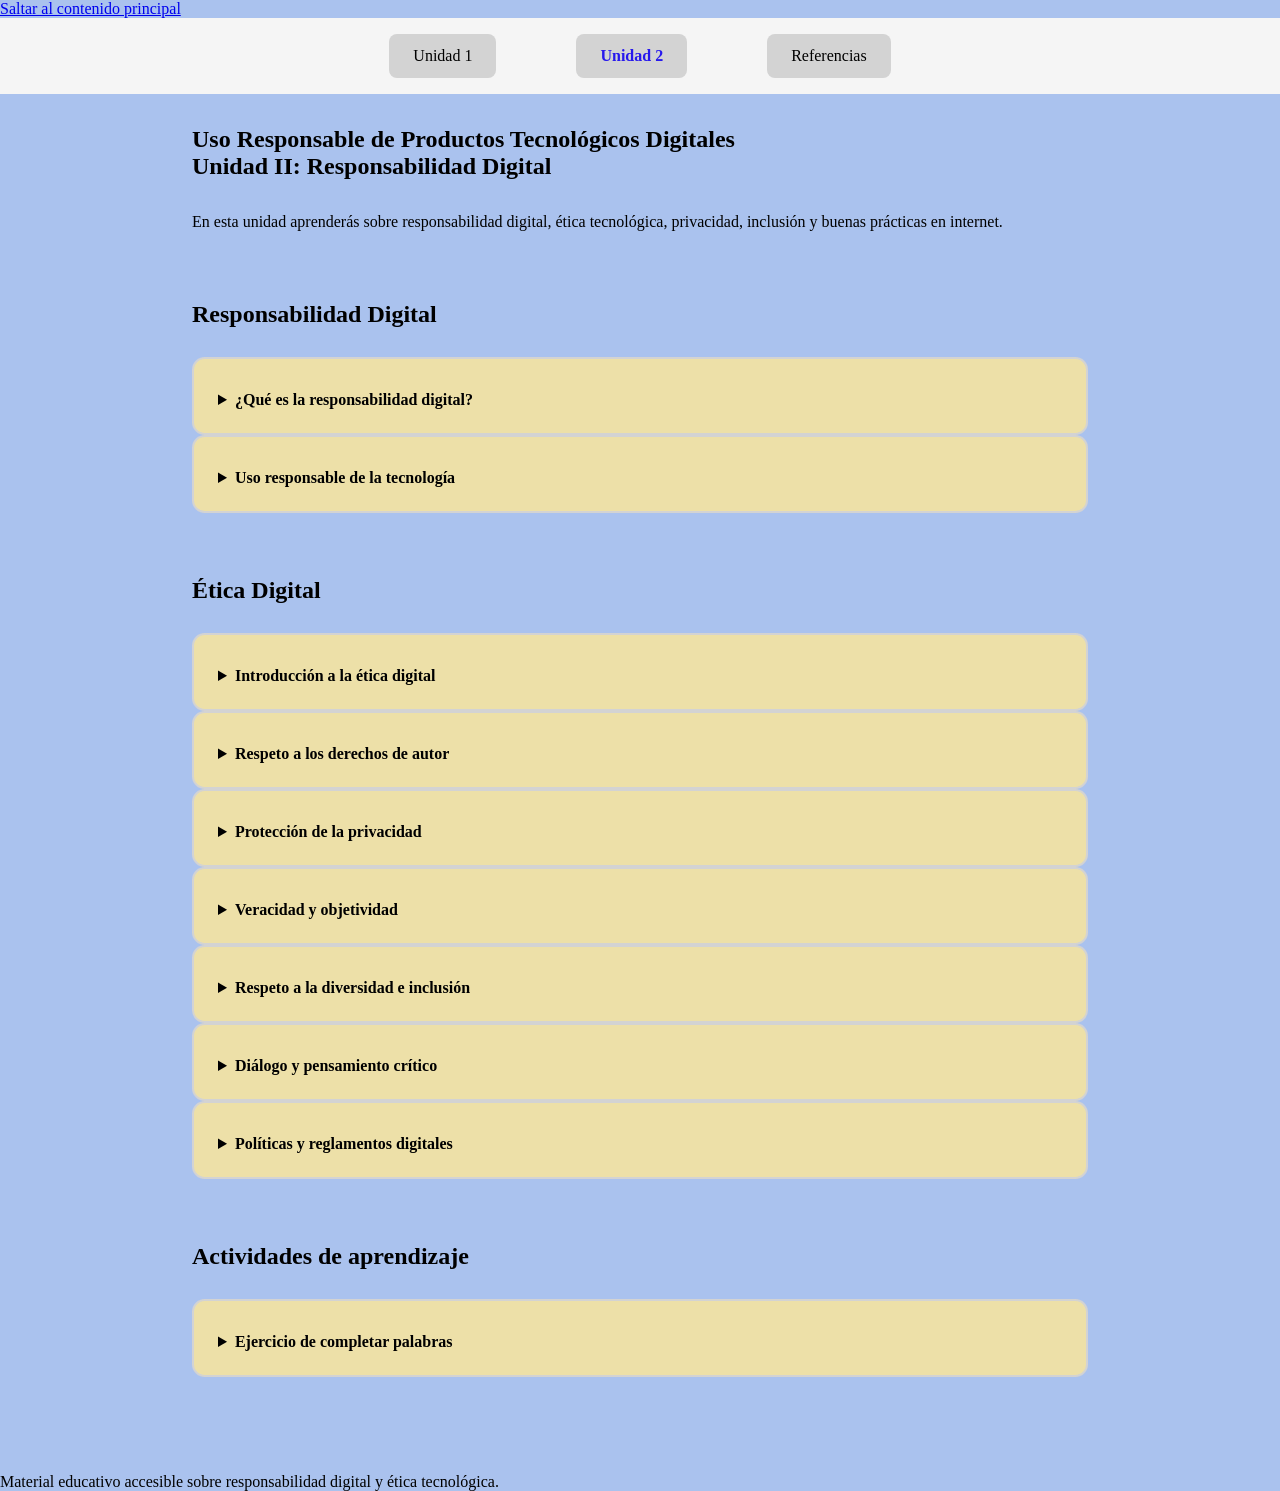
==== index2.html @ 2ce72b3c "Cambios realizados en section y main faltan imágenes y cualquier contenido que sea indispensable agr" ====
<!DOCTYPE html>
<html lang="es">

<head>

    <meta charset="UTF-8">

    <meta name="viewport" content="width=device-width, initial-scale=1.0">

    <meta name="description" content="Unidad educativa accesible sobre responsabilidad digital y ética digital.">

    <title>
        Unidad 2 | Responsabilidad Digital
    </title>

    <link rel="stylesheet" href="./css/styles.css">
</head>

<body>

    <!-- ========================================= -->
    <!-- ENLACE DE SALTO -->
    <!-- WCAG: PERMITE OMITIR LA NAVEGACIÓN -->
    <!-- ========================================= -->

    <a href="#contenido-principal">
        Saltar al contenido principal
    </a>

    <!-- ========================================= -->
    <!-- HEADER -->
    <!-- ========================================= -->

    <header role="banner">

        <!-- ========================================= -->
        <!-- NAVEGACIÓN -->
        <!-- ========================================= -->

        <nav aria-label="Navegación principal">

            <ul>

                <li>
                    <a href="./index.html">
                        Unidad 1
                    </a>
                </li>

                <li>
                    <a href="./index2.html" aria-current="page">
                        Unidad 2
                    </a>
                </li>

                <li>
                    <a href="./indexRef.html">
                        Referencias
                    </a>
                </li>

            </ul>

        </nav>
    </header>

    <!-- ========================================= -->
    <!-- MAIN -->
    <!-- ========================================= -->

    <main id="contenido-principal">
        <!-- ========================================= -->
        <!-- INTRODUCCIÓN -->
        <!-- ========================================= -->

        <section aria-labelledby="unidad-responsabilidad">
            <h1>
                Uso Responsable de Productos Tecnológicos Digitales
            </h1>
            <h2 id="unidad-responsabilidad">
                Unidad II: Responsabilidad Digital
            </h2>

            <p>
                En esta unidad aprenderás sobre
                responsabilidad digital,
                ética tecnológica,
                privacidad,
                inclusión
                y buenas prácticas
                en internet.
            </p>
            <figure>
                <figcaption></figcaption>
            </figure>

        </section>

        <!-- ========================================= -->
        <!-- RESPONSABILIDAD DIGITAL -->
        <!-- ========================================= -->

        <section aria-labelledby="responsabilidad-digital">

            <h2 id="responsabilidad-digital">
                Responsabilidad Digital
            </h2>

            <!-- ========================================= -->

            <details>

                <summary>
                    ¿Qué es la responsabilidad digital?
                </summary>

                <article>

                    <p>
                        La creciente integración de la
                        tecnología en la vida diaria
                        hace necesario desarrollar
                        un uso responsable
                        y consciente de internet.
                    </p>

                    <p>
                        Muchas personas utilizan internet
                        para consultar información
                        sobre salud, educación
                        y otros temas importantes,
                        por lo que es esencial
                        aprender a utilizar
                        correctamente las tecnologías.
                    </p>
                    <figure>
                        <figcaption></figcaption>
                    </figure>

                </article>

            </details>

            <!-- ========================================= -->

            <details>

                <summary>
                    Uso responsable de la tecnología
                </summary>

                <article>

                    <p>
                        La tecnología facilita
                        la comunicación y el acceso
                        a la información,
                        pero también presenta riesgos
                        relacionados con seguridad,
                        privacidad
                        y desinformación.
                    </p>
                    <figure>
                        <figcaption></figcaption>
                    </figure>

                    <p>
                        La responsabilidad digital
                        implica utilizar internet
                        de manera ética,
                        segura
                        y respetuosa.
                    </p>
                    <figure>
                        <figcaption></figcaption>
                    </figure>

                    <!-- ========================================= -->
                    <!-- AUDIO FUTURO -->
                    <!-- ========================================= -->

                    <audio controls>

                        <source src="./audio/responsabilidad-digital.mp3" type="audio/mpeg">

                        Tu navegador no soporta audio.

                    </audio>

                </article>

            </details>

        </section>

        <!-- ========================================= -->
        <!-- ÉTICA DIGITAL -->
        <!-- ========================================= -->

        <section aria-labelledby="etica-digital">

            <h2 id="etica-digital">
                Ética Digital
            </h2>

            <!-- ========================================= -->

            <details>

                <summary>
                    Introducción a la ética digital
                </summary>

                <article>

                    <p>
                        La ética digital estudia
                        los comportamientos responsables
                        y respetuosos
                        relacionados con el uso
                        de tecnologías digitales.
                    </p>
                    <figure>
                        <figcaption></figcaption>
                    </figure>

                </article>

            </details>

            <!-- ========================================= -->

            <details>

                <summary>
                    Respeto a los derechos de autor
                </summary>

                <article>

                    <p>
                        Antes de utilizar contenido
                        encontrado en internet,
                        es importante verificar
                        si puede reutilizarse
                        correctamente
                        y dar crédito
                        a sus autores.
                    </p>
                    <figure>
                        <figcaption></figcaption>
                    </figure>

                </article>

            </details>

            <!-- ========================================= -->

            <details>

                <summary>
                    Protección de la privacidad
                </summary>

                <article>

                    <p>
                        Publicar información personal
                        en internet puede representar
                        riesgos para la seguridad
                        y privacidad de las personas.
                    </p>
                    <figure>
                        <figcaption></figcaption>
                    </figure>

                    <p>
                        Es recomendable reflexionar
                        antes de compartir fotografías,
                        ubicaciones
                        o datos personales.
                    </p>
                    <figure>
                        <figcaption></figcaption>
                    </figure>

                </article>

            </details>

            <!-- ========================================= -->

            <details>

                <summary>
                    Veracidad y objetividad
                </summary>

                <article>

                    <p>
                        La información compartida
                        en internet debe basarse
                        en fuentes verificables
                        y evitar la difusión
                        de noticias falsas.
                    </p>
                    <figure>
                        <figcaption></figcaption>
                    </figure>

                </article>

            </details>

            <!-- ========================================= -->

            <details>

                <summary>
                    Respeto a la diversidad e inclusión
                </summary>

                <article>

                    <p>
                        Es importante evitar
                        comportamientos discriminatorios
                        y promover espacios digitales
                        inclusivos
                        y respetuosos.
                    </p>
                    <figure>
                        <figcaption></figcaption>
                    </figure>

                </article>

            </details>

            <!-- ========================================= -->

            <details>

                <summary>
                    Diálogo y pensamiento crítico
                </summary>

                <article>

                    <p>
                        El debate responsable
                        y la reflexión ética
                        ayudan a desarrollar
                        pensamiento crítico
                        sobre el uso de medios digitales.
                    </p>
                    <figure>
                        <figcaption></figcaption>
                    </figure>

                </article>

            </details>

            <!-- ========================================= -->

            <details>

                <summary>
                    Políticas y reglamentos digitales
                </summary>

                <article>

                    <p>
                        Las instituciones
                        y plataformas digitales
                        deben establecer normas claras
                        para promover
                        el uso ético
                        de la tecnología.
                    </p>
                    <figure>
                        <figcaption></figcaption>
                    </figure>

                </article>

            </details>

        </section>

        <!-- ========================================= -->
        <!-- ACTIVIDADES -->
        <!-- ========================================= -->

        <section aria-labelledby="actividades-aprendizaje">

            <h2 id="actividades-aprendizaje">
                Actividades de aprendizaje
            </h2>

            <!-- ========================================= -->
            <!-- COMPLETAR PALABRAS -->
            <!-- ========================================= -->

            <details>

                <summary>
                    Ejercicio de completar palabras
                </summary>

                <!-- ========================================= -->
                <!-- ACTIVIDAD VERDADERO O FALSO -->
                <!-- ========================================= -->

                <form id="actividad-vf-1" aria-labelledby="titulo-actividad-vf-1">

                    <!-- ========================================= -->
                    <!-- PREGUNTA 1 -->
                    <!-- ========================================= -->

                    <fieldset>

                        <legend id="titulo-actividad-vf-1">

                            Existen tres tipos de productos
                            tecnológicos digitales:
                            hardware, software y periféricos.

                        </legend>

                        <!-- OPCIÓN VERDADERO -->

                        <label for="vf1-verdadero">

                            <input type="radio" id="vf1-verdadero" name="pregunta-vf-1" value="verdadero"
                                data-correct="false" data-feedback-correct="Correcto"
                                data-feedback-incorrect="Incorrecto. La respuesta correcta es falso.">

                            Verdadero

                        </label>

                        <!-- OPCIÓN FALSO -->

                        <label for="vf1-falso">

                            <input type="radio" id="vf1-falso" name="pregunta-vf-1" value="falso" data-correct="true"
                                data-feedback-correct="Correcto"
                                data-feedback-incorrect="Incorrecto. La respuesta correcta es falso.">

                            Falso

                        </label>

                        <!-- FEEDBACK DINÁMICO -->

                        <div id="feedback-vf-1" aria-live="polite" role="status">
                        </div>

                    </fieldset>

                    <!-- ========================================= -->
                    <!-- PREGUNTA 2 -->
                    <!-- ========================================= -->

                    <fieldset>

                        <legend>

                            La tecnología puede apoyar
                            operaciones que van más allá
                            de la informática y la robótica.

                        </legend>

                        <!-- OPCIÓN VERDADERO -->

                        <label for="vf2-verdadero">

                            <input type="radio" id="vf2-verdadero" name="pregunta-vf-2" value="verdadero"
                                data-correct="true" data-feedback-correct="Correcto"
                                data-feedback-incorrect="Incorrecto. La respuesta correcta es verdadero.">

                            Verdadero

                        </label>

                        <!-- OPCIÓN FALSO -->

                        <label for="vf2-falso">

                            <input type="radio" id="vf2-falso" name="pregunta-vf-2" value="falso" data-correct="false"
                                data-feedback-correct="Correcto"
                                data-feedback-incorrect="Incorrecto. La respuesta correcta es verdadero.">

                            Falso

                        </label>

                        <!-- FEEDBACK DINÁMICO -->

                        <div id="feedback-vf-2" aria-live="polite" role="status">
                        </div>

                    </fieldset>

                </form>

                <!-- ========================================= -->
                <!-- ACTIVIDAD COMPLETAR PALABRAS -->
                <!-- ========================================= -->

                <form id="actividad-completar-1" aria-labelledby="titulo-completar-1">

                    <!-- ========================================= -->
                    <!-- PREGUNTA 1 -->
                    <!-- ========================================= -->

                    <fieldset>

                        <legend id="titulo-completar-1">

                            Selecciona la palabra correcta
                            para completar la oración.

                        </legend>

                        <p>

                            Ante un comportamiento
                            descuidado como publicar
                            información personal,
                            la

                            <strong id="espacio-palabra-1">
                                __________
                            </strong>

                            ayuda a proteger al usuario.

                        </p>

                        <!-- OPCIÓN 1 -->

                        <label for="cp1-privacidad">

                            <input type="radio" id="cp1-privacidad" name="pregunta-cp-1" value="privacidad"
                                data-correct="true" data-target="espacio-palabra-1" data-word="privacidad"
                                data-feedback-correct="Correcto"
                                data-feedback-incorrect="Incorrecto. La palabra correcta es privacidad.">

                            Privacidad

                        </label>

                        <!-- OPCIÓN 2 -->

                        <label for="cp1-tecnologia">

                            <input type="radio" id="cp1-tecnologia" name="pregunta-cp-1" value="tecnologia"
                                data-correct="false" data-target="espacio-palabra-1" data-word="tecnologia"
                                data-feedback-correct="Correcto"
                                data-feedback-incorrect="Incorrecto. La palabra correcta es privacidad.">

                            Tecnología

                        </label>

                        <!-- OPCIÓN 3 -->

                        <label for="cp1-computacion">

                            <input type="radio" id="cp1-computacion" name="pregunta-cp-1" value="computacion"
                                data-correct="false" data-target="espacio-palabra-1" data-word="computacion"
                                data-feedback-correct="Correcto"
                                data-feedback-incorrect="Incorrecto. La palabra correcta es privacidad.">

                            Computación

                        </label>

                        <!-- OPCIÓN 4 -->

                        <label for="cp1-navegacion">

                            <input type="radio" id="cp1-navegacion" name="pregunta-cp-1" value="navegacion"
                                data-correct="false" data-target="espacio-palabra-1" data-word="navegacion"
                                data-feedback-correct="Correcto"
                                data-feedback-incorrect="Incorrecto. La palabra correcta es privacidad.">

                            Navegación

                        </label>

                        <!-- FEEDBACK -->

                        <div id="feedback-cp-1" aria-live="polite" role="status">
                        </div>

                    </fieldset>

                    <!-- ========================================= -->
                    <!-- PREGUNTA 2 -->
                    <!-- ========================================= -->

                    <fieldset>

                        <legend>

                            Selecciona las palabras correctas
                            para completar la oración.

                        </legend>

                        <p>

                            Gracias a la

                            <strong id="espacio-palabra-2">
                                __________
                            </strong>

                            y la

                            <strong id="espacio-palabra-3">
                                __________
                            </strong>,

                            las personas pueden acceder
                            a oportunidades digitales
                            sin importar sus diferencias.

                        </p>

                        <!-- OPCIÓN 1 -->

                        <label for="cp2-inclusion">

                            <input type="checkbox" id="cp2-inclusion" name="pregunta-cp-2" value="inclusion"
                                data-correct="true" data-target="espacio-palabra-2" data-word="inclusión">

                            Inclusión

                        </label>

                        <!-- OPCIÓN 2 -->

                        <label for="cp2-diversidad">

                            <input type="checkbox" id="cp2-diversidad" name="pregunta-cp-2" value="diversidad"
                                data-correct="true" data-target="espacio-palabra-3" data-word="diversidad">

                            Diversidad

                        </label>

                        <!-- OPCIÓN 3 -->

                        <label for="cp2-algoritmo">

                            <input type="checkbox" id="cp2-algoritmo" name="pregunta-cp-2" value="algoritmo"
                                data-correct="false" data-word="algoritmo">

                            Algoritmo

                        </label>

                        <!-- OPCIÓN 4 -->

                        <label for="cp2-programacion">

                            <input type="checkbox" id="cp2-programacion" name="pregunta-cp-2" value="programacion"
                                data-correct="false" data-word="programación">

                            Programación

                        </label>

                        <!-- FEEDBACK -->

                        <div id="feedback-cp-2" aria-live="polite" role="status">
                        </div>

                    </fieldset>

                </form>

            </details>

        </section>

    </main>

    <!-- ========================================= -->
    <!-- FOOTER -->
    <!-- ========================================= -->

    <footer role="contentinfo">

        <p>
            Material educativo accesible
            sobre responsabilidad digital
            y ética tecnológica.
        </p>

    </footer>

</body>

</html>
---- css/styles.css ----
@import url('./variables.css');
*{
    margin: 0;
    padding: 0;
    box-sizing: border-box;
}
body{
    background-color: var(--color-primario);
}
header{
    background-color: whitesmoke;
    padding: 1rem;
}
nav{
    display: flex;
    justify-content: center;
}
nav ul{
    display: flex;
    flex-direction: row;
    gap: 5rem;
    padding: 0;
    margin: 0;
}
nav ul li{
    list-style: none;
    background-color: lightgray;
    padding: 0.8rem 1.5rem;
    border-radius: 0.5rem;
}
nav ul li a{
    text-decoration: none;
    color: black;
    display: block;
}

nav ul li a:focus{
    outline: 3px solid black;
    outline-offset: 4px;
}
nav ul li a[aria-current="page"]{
    color: var(--color-tono);
    font-weight: bold;
}

nav ul li a:hover{
    color: dodgerblue;
}
main{
    width: 75%;
    max-width: 1000px;
    margin: 0 auto;
    padding: 2rem;
}
main section{
    margin-bottom: 4rem;
}
details{
    background-color: var(--color-secundario);
    border: 2px solid lightgray;
    border-radius: 0.8rem;
    padding: 1rem;
    padding-top: 1.5rem;
}
summary{
    font-weight: bold;
    cursor: pointer;
    padding: 0.5rem;
}
details article{
    margin-top: 1rem;
    line-height: 1.8;
}
main p{
    line-height: 1.8;
}

main h2{
    margin-bottom: 1.8rem;
}
summary:focus{
    outline: 3px solid black;
    outline-offset: 4px;
}
details:hover{
    border-color: gray;
}
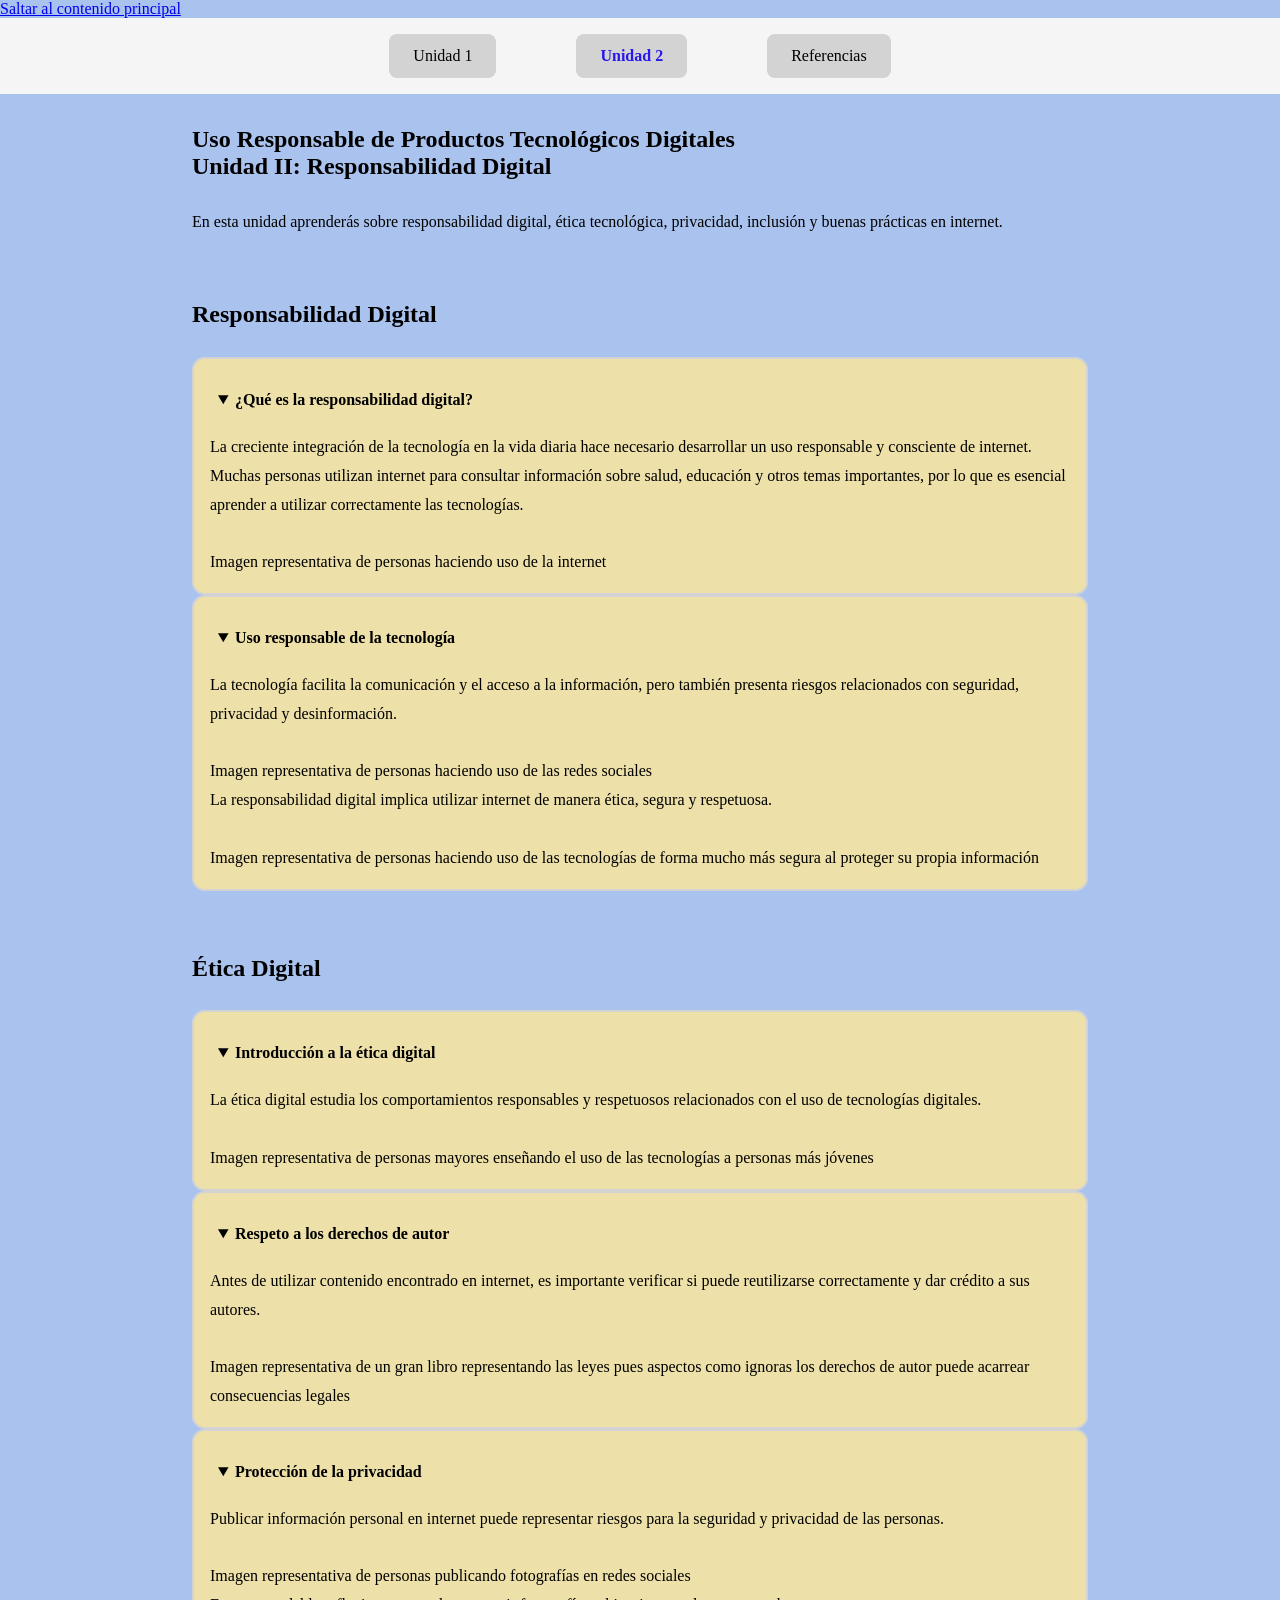
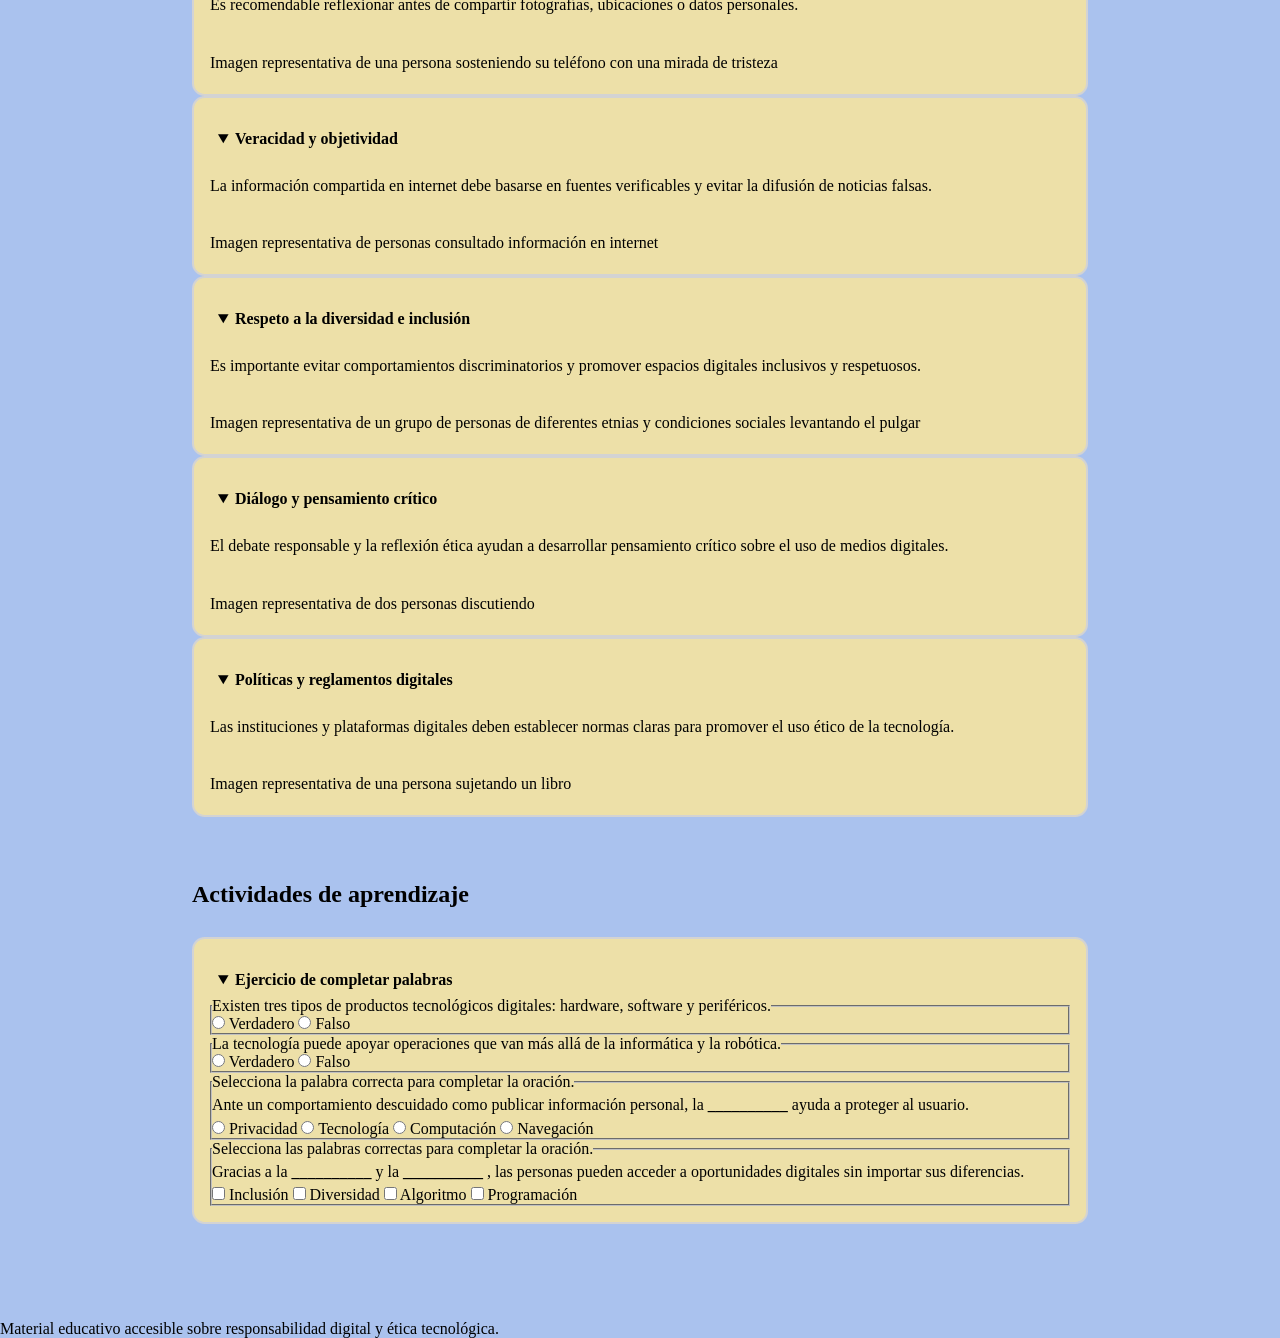
==== commit 7cce7d91: "Update index2.html" ====
--- a/index2.html
+++ b/index2.html
@@ -108,7 +108,7 @@
 
             <!-- ========================================= -->
 
-            <details>
+            <details open>
 
                 <summary>
                     ¿Qué es la responsabilidad digital?
@@ -134,16 +134,17 @@
                         correctamente las tecnologías.
                     </p>
                     <figure>
-                        <figcaption></figcaption>
-                    </figure>
-
-                </article>
-
-            </details>
-
-            <!-- ========================================= -->
-
-            <details>
+                        <img src="" alt="">
+                        <figcaption>Imagen representativa de personas haciendo uso de la internet</figcaption>
+                    </figure>
+
+                </article>
+
+            </details>
+
+            <!-- ========================================= -->
+
+            <details open>
 
                 <summary>
                     Uso responsable de la tecnología
@@ -161,7 +162,8 @@
                         y desinformación.
                     </p>
                     <figure>
-                        <figcaption></figcaption>
+                        <img src="" alt="">
+                        <figcaption>Imagen representativa de personas haciendo uso de las redes sociales</figcaption>
                     </figure>
 
                     <p>
@@ -172,20 +174,9 @@
                         y respetuosa.
                     </p>
                     <figure>
-                        <figcaption></figcaption>
-                    </figure>
-
-                    <!-- ========================================= -->
-                    <!-- AUDIO FUTURO -->
-                    <!-- ========================================= -->
-
-                    <audio controls>
-
-                        <source src="./audio/responsabilidad-digital.mp3" type="audio/mpeg">
-
-                        Tu navegador no soporta audio.
-
-                    </audio>
+                        <img src="" alt="">
+                        <figcaption>Imagen representativa de personas haciendo uso de las tecnologías de forma mucho más segura al proteger su propia información</figcaption>
+                    </figure>
 
                 </article>
 
@@ -205,7 +196,7 @@
 
             <!-- ========================================= -->
 
-            <details>
+            <details open>
 
                 <summary>
                     Introducción a la ética digital
@@ -221,16 +212,17 @@
                         de tecnologías digitales.
                     </p>
                     <figure>
-                        <figcaption></figcaption>
-                    </figure>
-
-                </article>
-
-            </details>
-
-            <!-- ========================================= -->
-
-            <details>
+                        <img src="" alt="">
+                        <figcaption>Imagen representativa de personas mayores enseñando el uso de las tecnologías a personas más jóvenes</figcaption>
+                    </figure>
+
+                </article>
+
+            </details>
+
+            <!-- ========================================= -->
+
+            <details open>
 
                 <summary>
                     Respeto a los derechos de autor
@@ -248,16 +240,17 @@
                         a sus autores.
                     </p>
                     <figure>
-                        <figcaption></figcaption>
-                    </figure>
-
-                </article>
-
-            </details>
-
-            <!-- ========================================= -->
-
-            <details>
+                        <img src="" alt="">
+                        <figcaption>Imagen representativa de un gran libro representando las leyes pues aspectos como ignoras los derechos de autor puede acarrear consecuencias legales</figcaption>
+                    </figure>
+
+                </article>
+
+            </details>
+
+            <!-- ========================================= -->
+
+            <details open>
 
                 <summary>
                     Protección de la privacidad
@@ -272,7 +265,8 @@
                         y privacidad de las personas.
                     </p>
                     <figure>
-                        <figcaption></figcaption>
+                        <img src="" alt="">
+                        <figcaption>Imagen representativa de personas publicando fotografías en redes sociales</figcaption>
                     </figure>
 
                     <p>
@@ -282,16 +276,17 @@
                         o datos personales.
                     </p>
                     <figure>
-                        <figcaption></figcaption>
-                    </figure>
-
-                </article>
-
-            </details>
-
-            <!-- ========================================= -->
-
-            <details>
+                        <img src="" alt="">
+                        <figcaption>Imagen representativa de una persona sosteniendo su teléfono con una mirada de tristeza</figcaption>
+                    </figure>
+
+                </article>
+
+            </details>
+
+            <!-- ========================================= -->
+
+            <details open>
 
                 <summary>
                     Veracidad y objetividad
@@ -307,16 +302,17 @@
                         de noticias falsas.
                     </p>
                     <figure>
-                        <figcaption></figcaption>
-                    </figure>
-
-                </article>
-
-            </details>
-
-            <!-- ========================================= -->
-
-            <details>
+                        <img src="" alt="">
+                        <figcaption>Imagen representativa de personas consultado información en internet</figcaption>
+                    </figure>
+
+                </article>
+
+            </details>
+
+            <!-- ========================================= -->
+
+            <details open>
 
                 <summary>
                     Respeto a la diversidad e inclusión
@@ -332,16 +328,17 @@
                         y respetuosos.
                     </p>
                     <figure>
-                        <figcaption></figcaption>
-                    </figure>
-
-                </article>
-
-            </details>
-
-            <!-- ========================================= -->
-
-            <details>
+                        <img src="" alt="">
+                        <figcaption>Imagen representativa de un grupo de personas de diferentes etnias y condiciones sociales levantando el pulgar</figcaption>
+                    </figure>
+
+                </article>
+
+            </details>
+
+            <!-- ========================================= -->
+
+            <details open>
 
                 <summary>
                     Diálogo y pensamiento crítico
@@ -357,16 +354,17 @@
                         sobre el uso de medios digitales.
                     </p>
                     <figure>
-                        <figcaption></figcaption>
-                    </figure>
-
-                </article>
-
-            </details>
-
-            <!-- ========================================= -->
-
-            <details>
+                        <img src="" alt="">
+                        <figcaption>Imagen representativa de dos personas discutiendo</figcaption>
+                    </figure>
+
+                </article>
+
+            </details>
+
+            <!-- ========================================= -->
+
+            <details open>
 
                 <summary>
                     Políticas y reglamentos digitales
@@ -383,7 +381,8 @@
                         de la tecnología.
                     </p>
                     <figure>
-                        <figcaption></figcaption>
+                        <img src="" alt="">
+                        <figcaption>Imagen representativa de una persona sujetando un libro</figcaption>
                     </figure>
 
                 </article>
@@ -406,7 +405,7 @@
             <!-- COMPLETAR PALABRAS -->
             <!-- ========================================= -->
 
-            <details>
+            <details open>
 
                 <summary>
                     Ejercicio de completar palabras
@@ -711,4 +710,4 @@
 
 </body>
 
-</html>+</html>
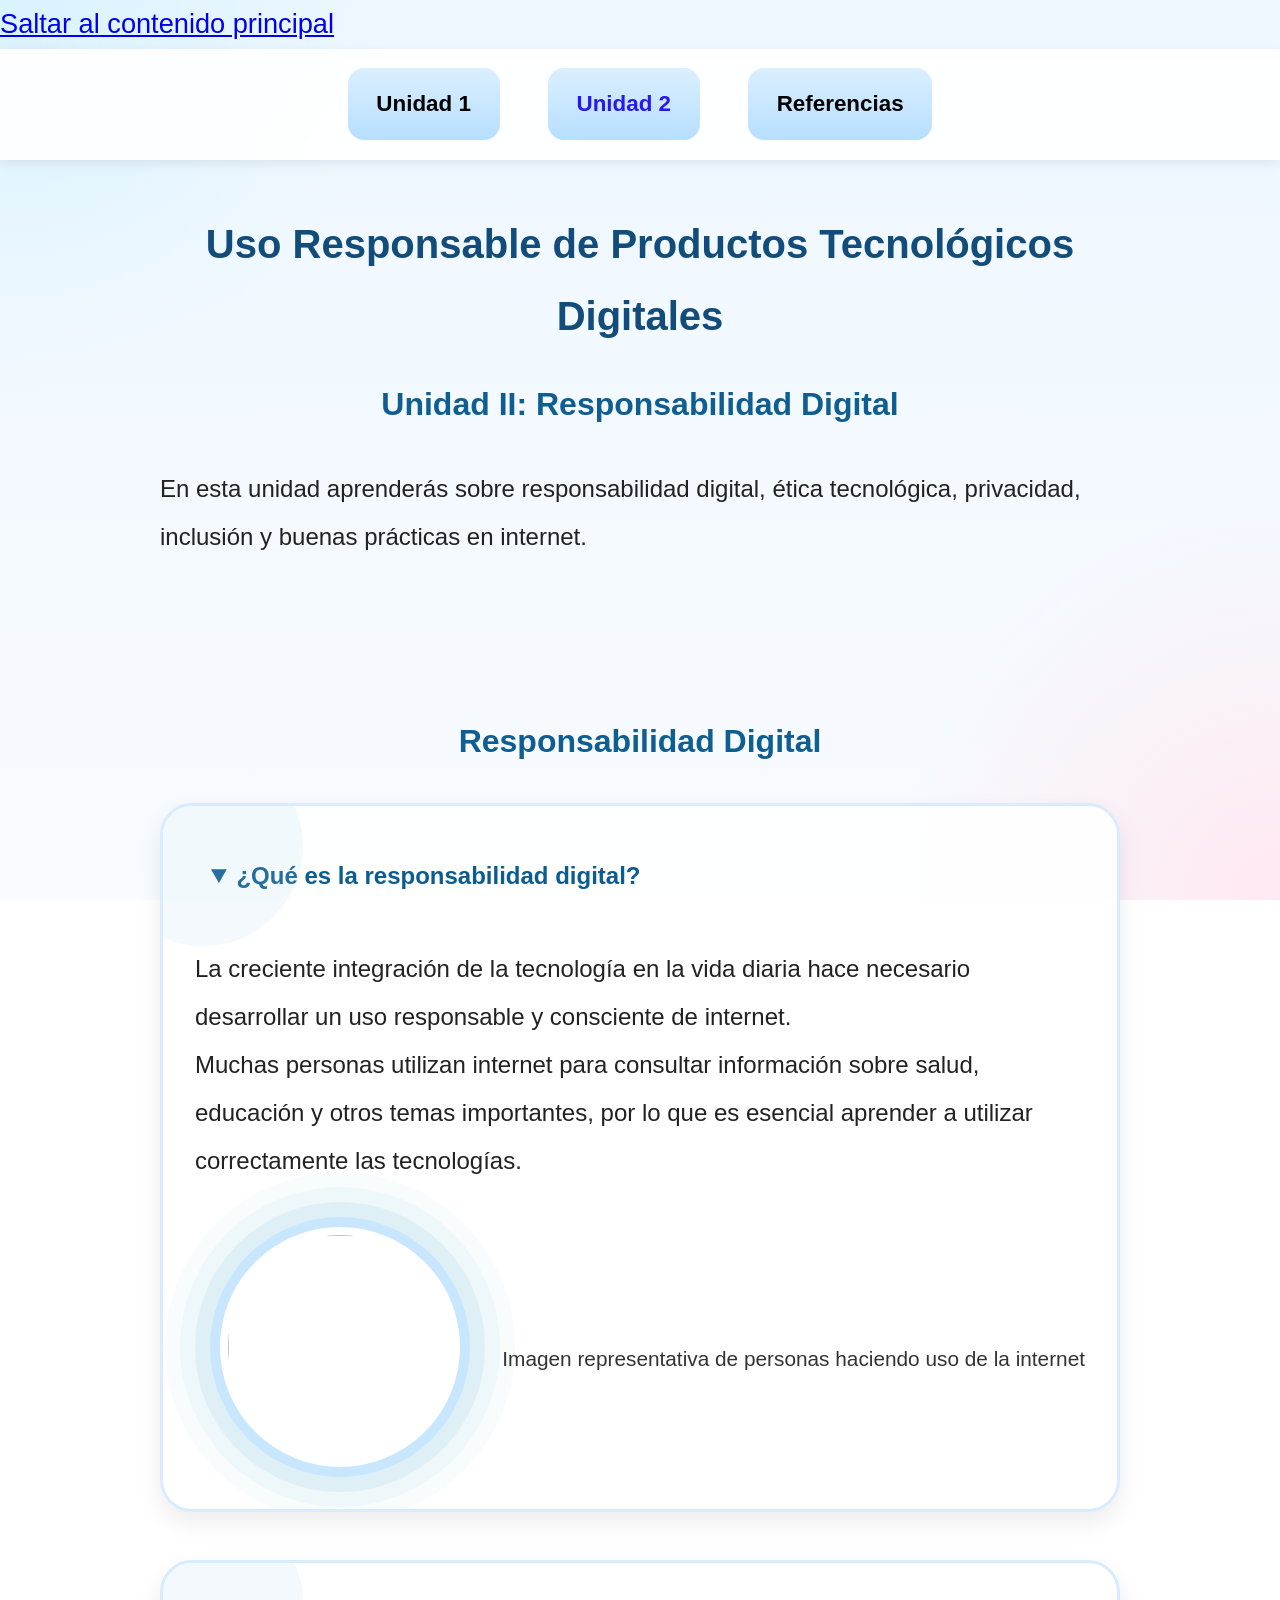
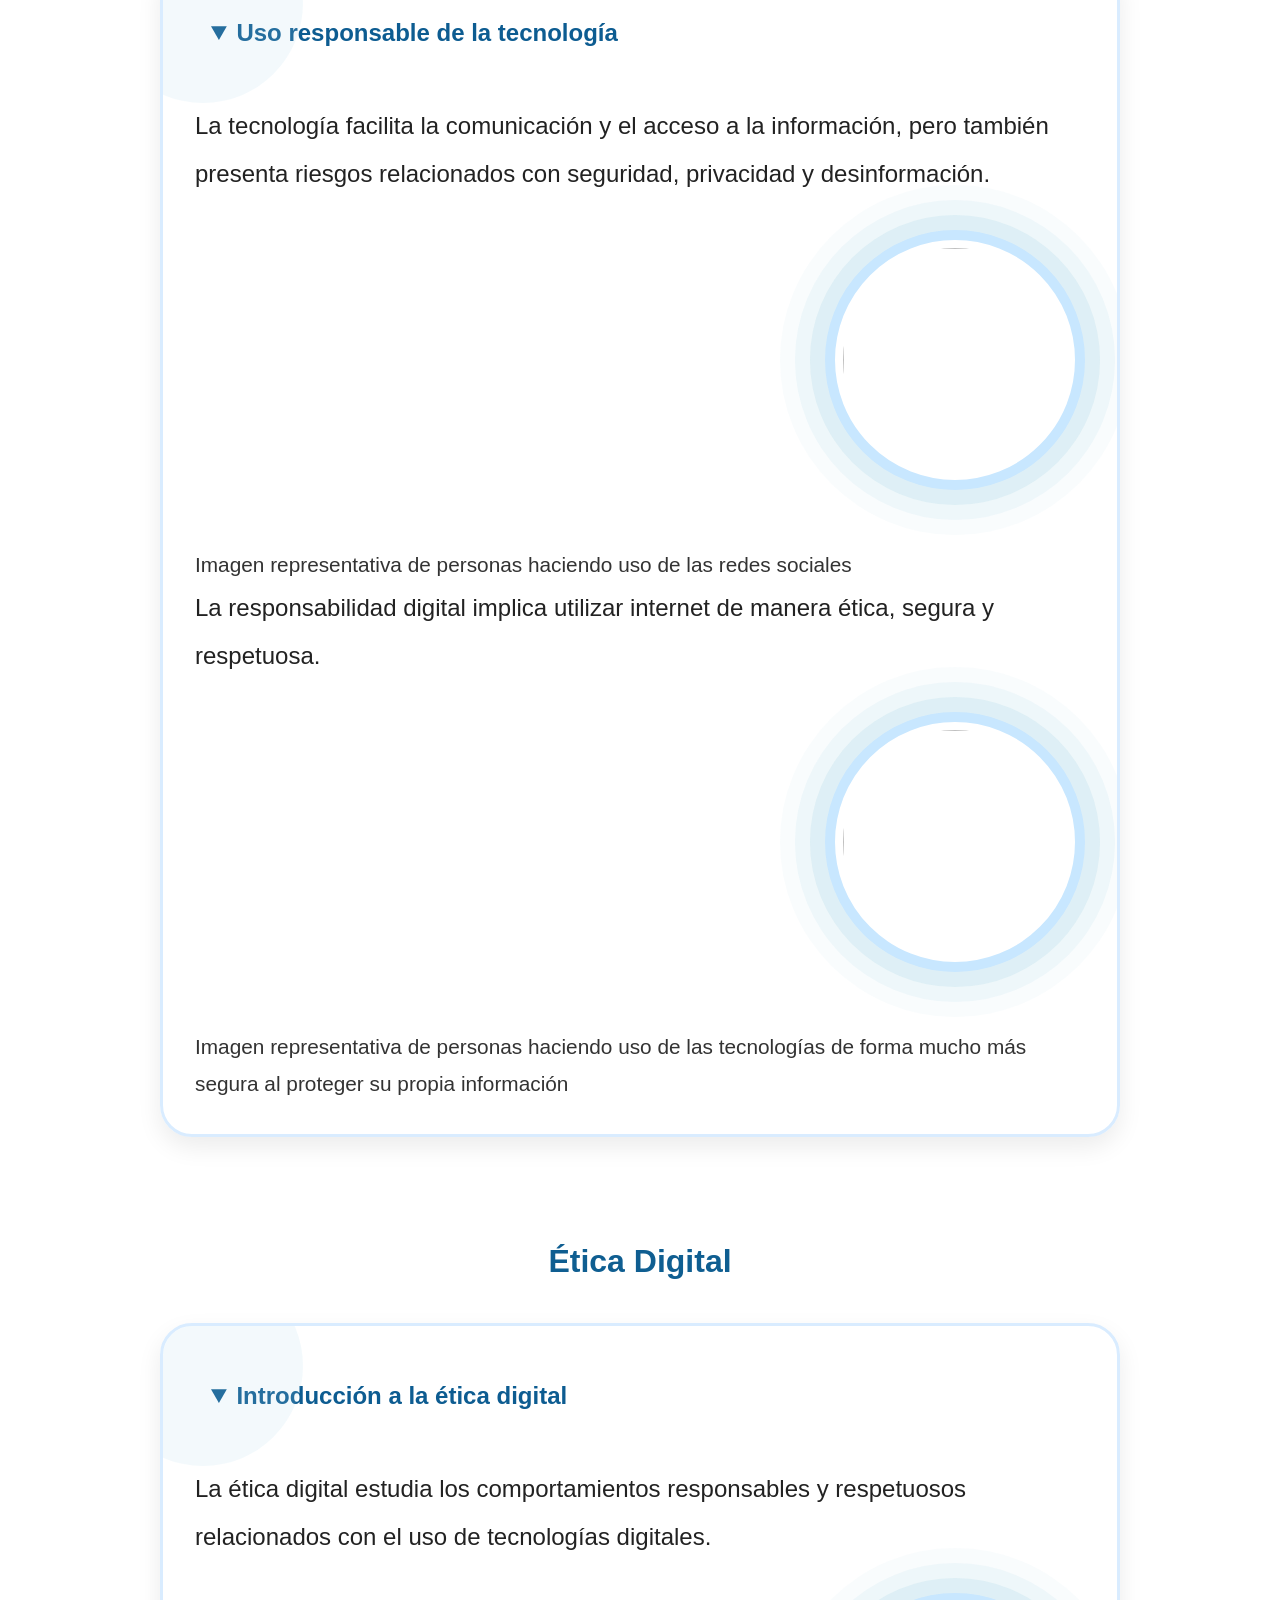
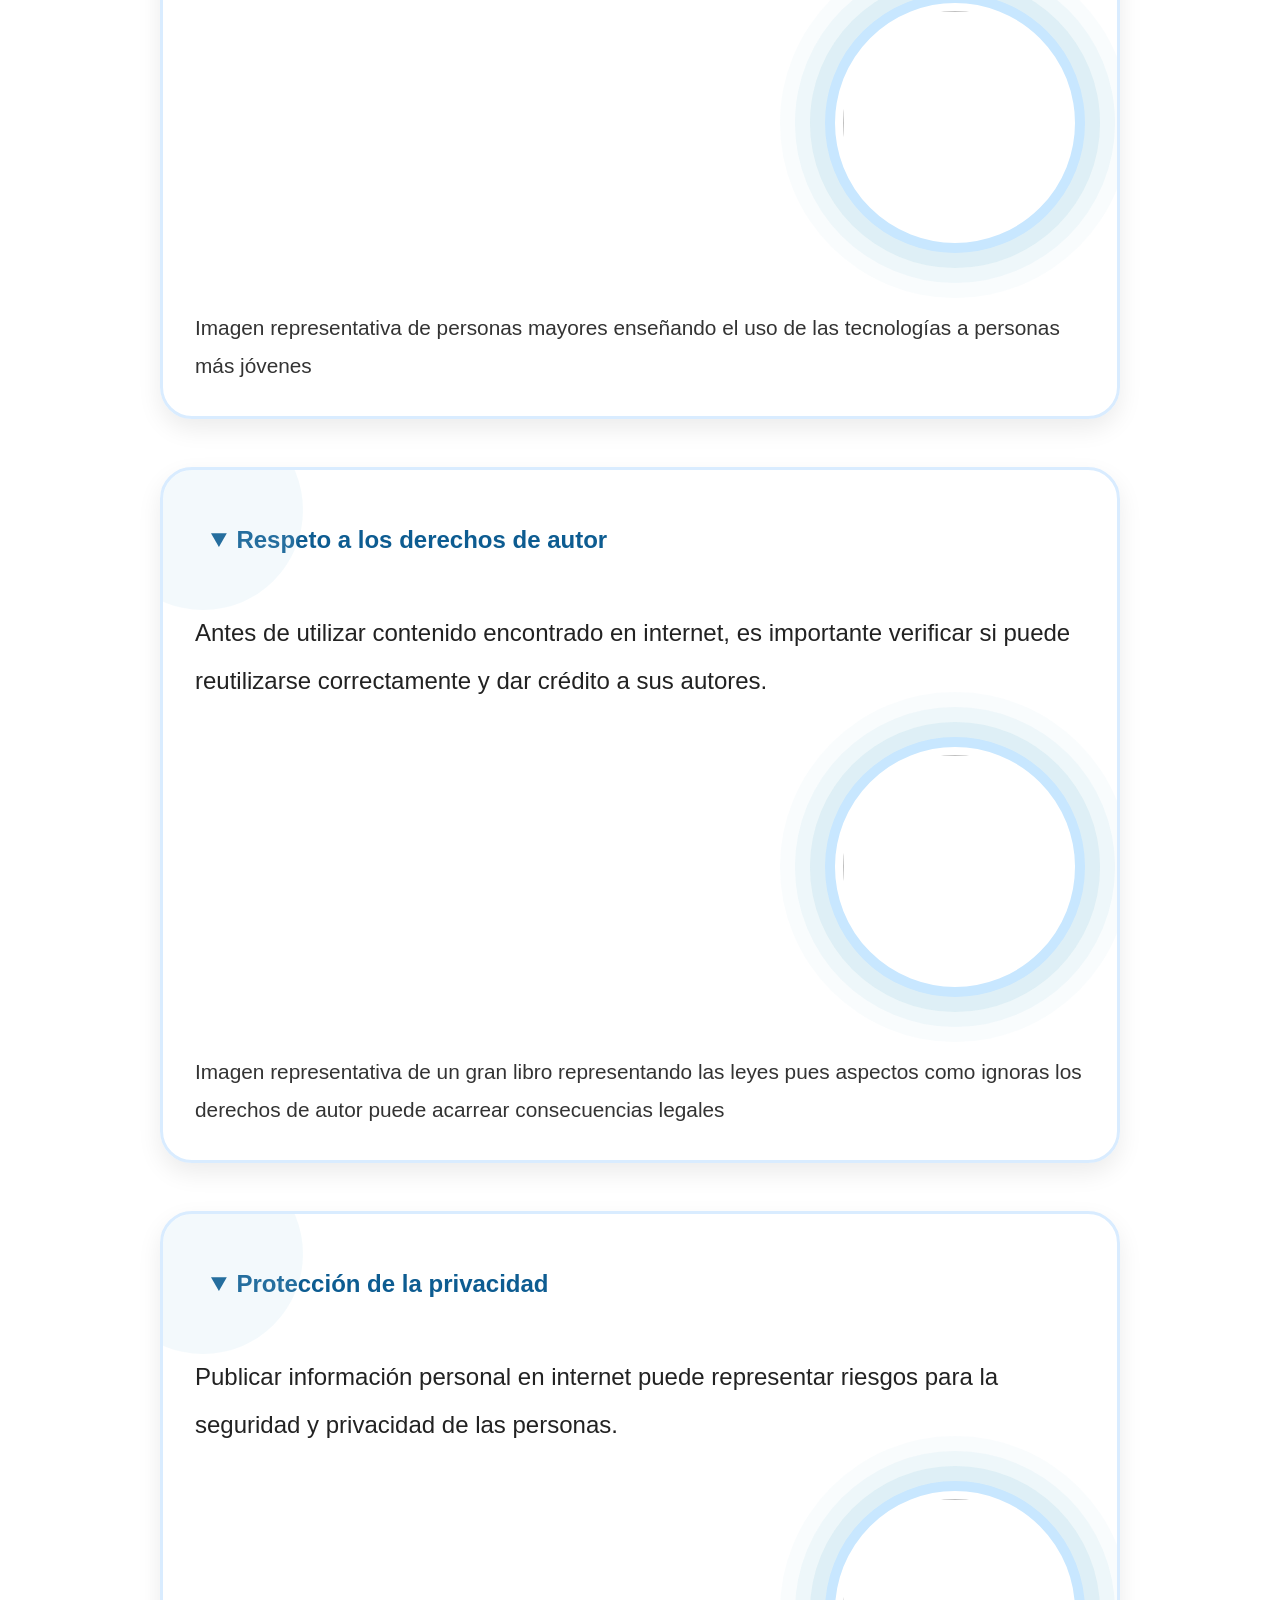
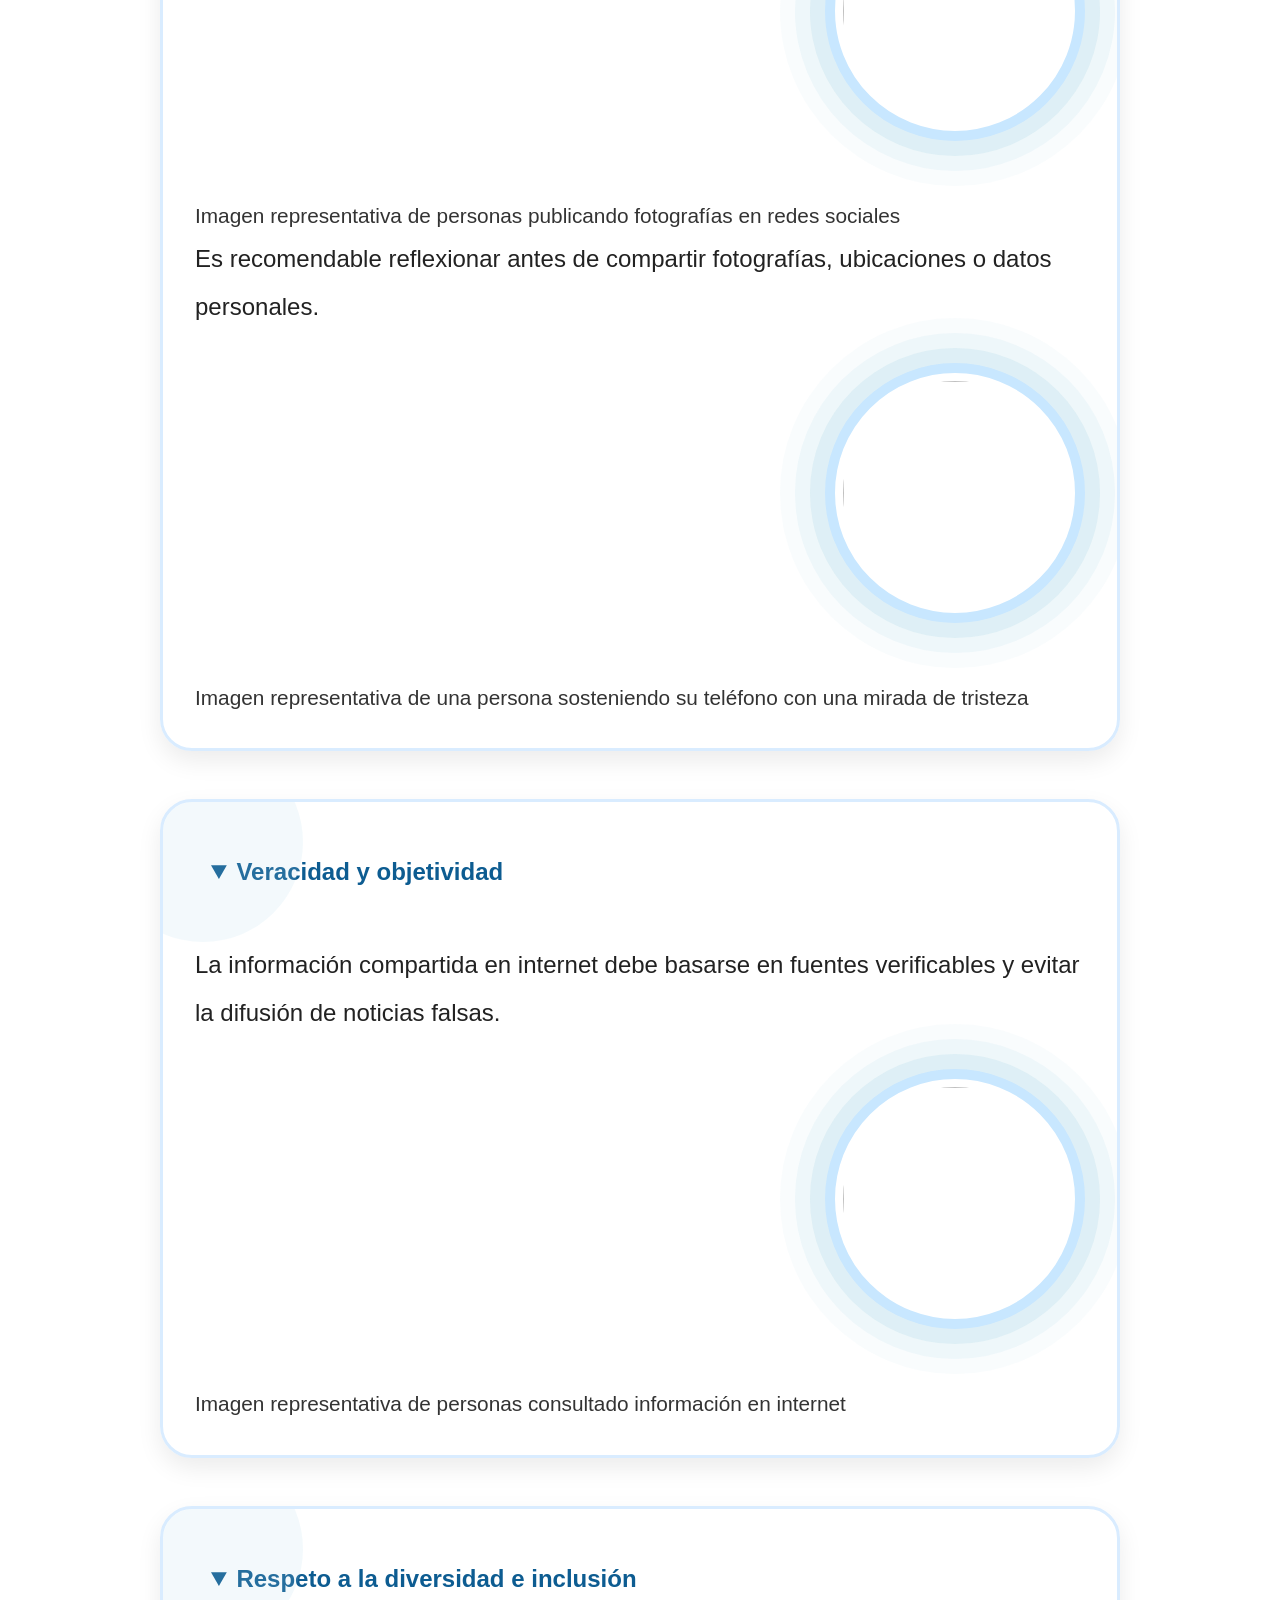
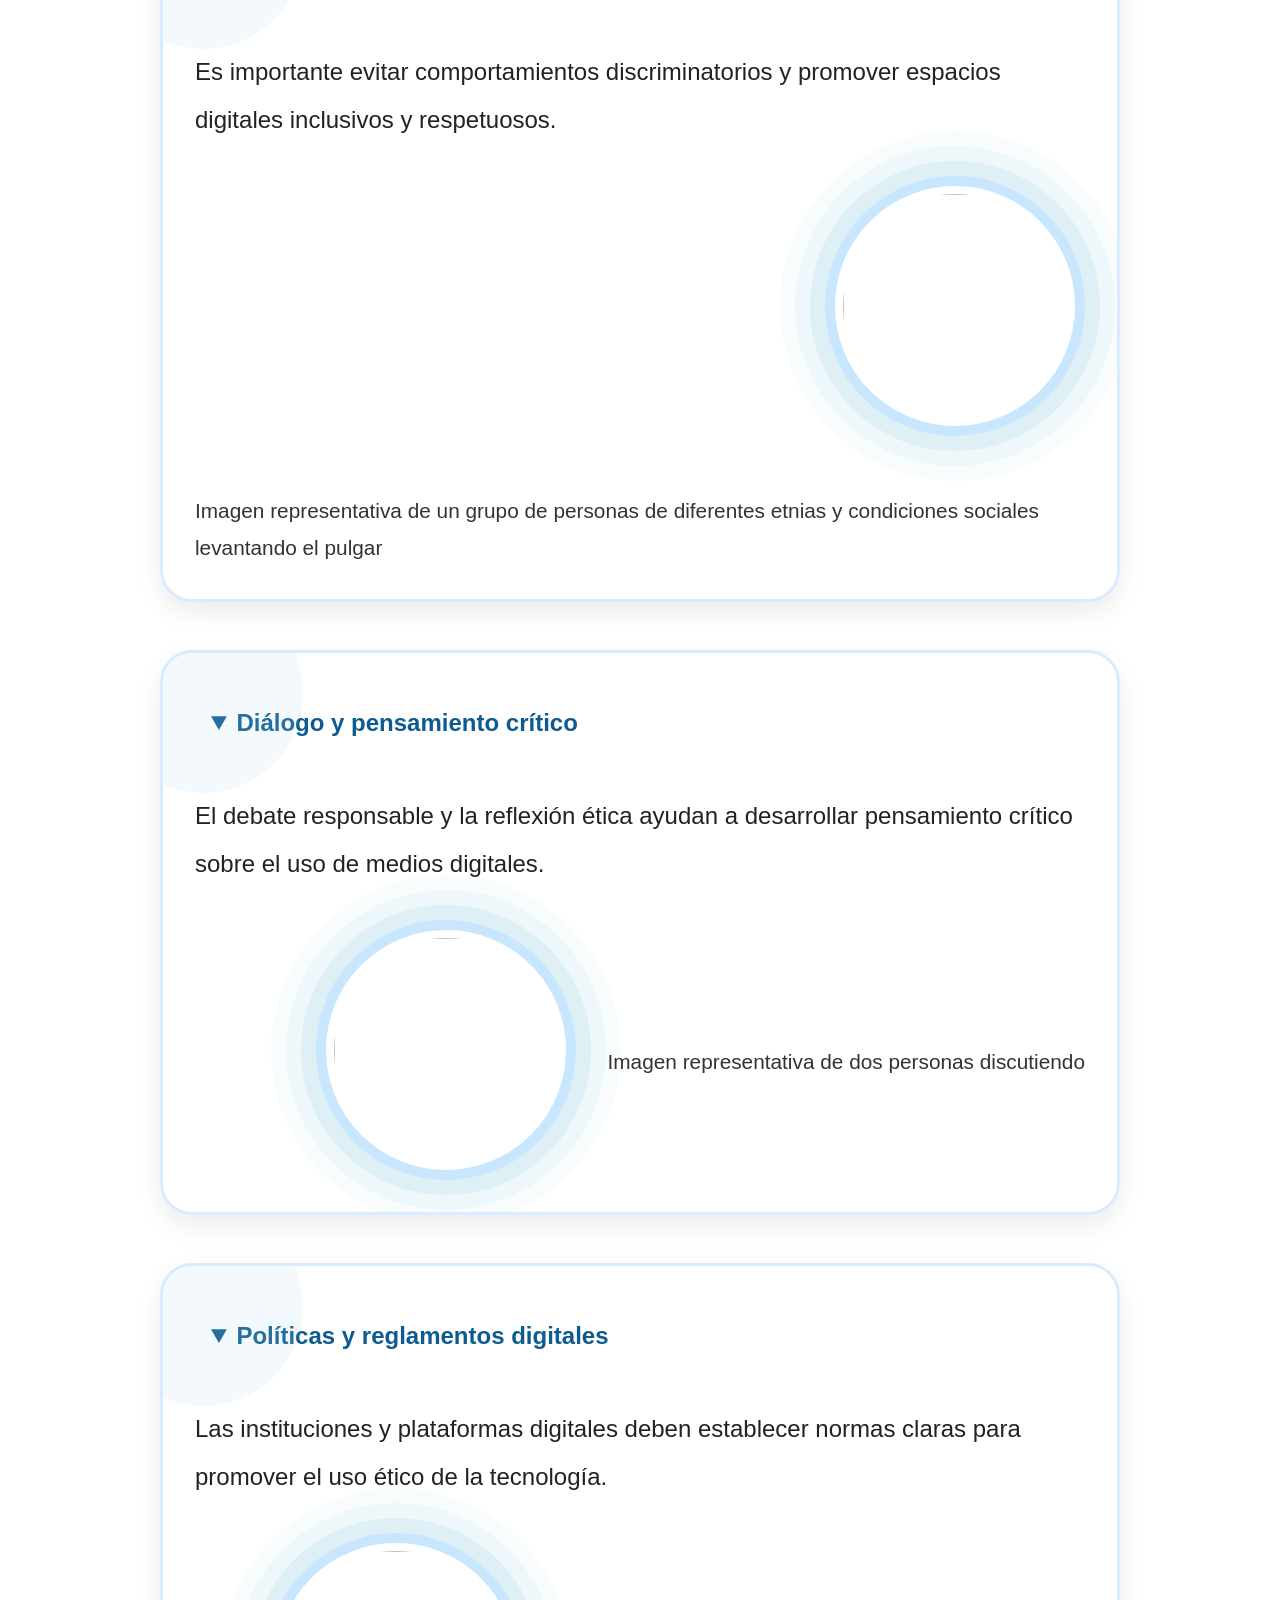
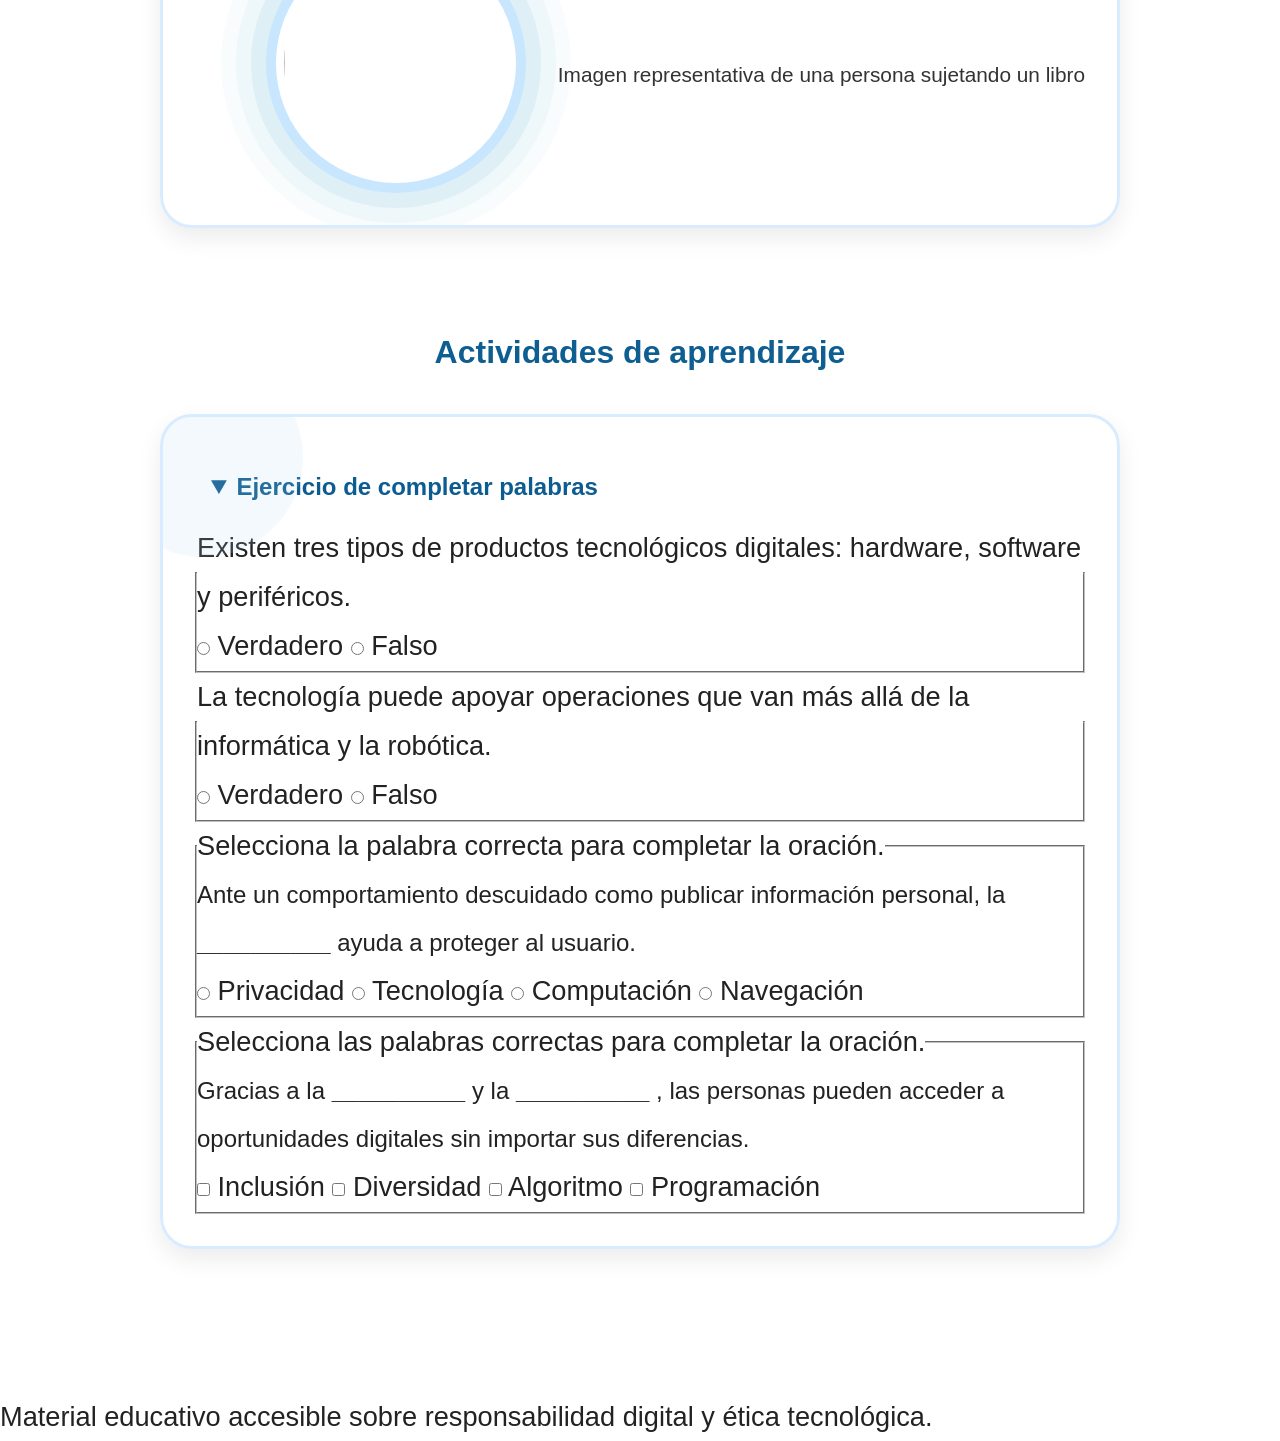
==== commit 96f7f0d1: "Alteración: Se agregan videos y se alteran unas funciones de javascript" ====
--- a/index2.html
+++ b/index2.html
@@ -14,6 +14,7 @@
     </title>
 
     <link rel="stylesheet" href="./css/styles.css">
+    <script src="./js/app.js" defer></script>
 </head>
 
 <body>
--- a/css/styles.css
+++ b/css/styles.css
@@ -1,87 +1,432 @@
 @import url('./variables.css');
+@import url('./video.css');
+
+/* ========================================= */
+/* CONFIGURACIÓN GENERAL */
+/* ========================================= */
+
 *{
     margin: 0;
     padding: 0;
     box-sizing: border-box;
 }
+
 body{
-    background-color: var(--color-primario);
-}
+    background:
+    radial-gradient(circle at top left, #d9f3ff 0%, transparent 25%),
+    radial-gradient(circle at bottom right, #ffe8f2 0%, transparent 25%),
+    linear-gradient(to bottom, #eef7ff, #f8fbff);
+
+    background-attachment: fixed;
+
+    font-family: Arial, Helvetica, sans-serif;
+
+    color: #222;
+
+    font-size: 1.7rem;
+
+    line-height: 1.8;
+}
+
+/* ========================================= */
+/* HEADER */
+/* ========================================= */
+
 header{
-    background-color: whitesmoke;
-    padding: 1rem;
-}
+    background-color: rgba(255,255,255,0.9);
+
+    backdrop-filter: blur(8px);
+
+    padding: 1.2rem;
+
+    position: sticky;
+
+    top: 0;
+
+    z-index: 1000;
+
+    box-shadow: 0 4px 12px rgba(0,0,0,0.08);
+}
+
+/* ========================================= */
+/* NAV */
+/* ========================================= */
+
 nav{
     display: flex;
+
     justify-content: center;
 }
+
 nav ul{
     display: flex;
+
     flex-direction: row;
-    gap: 5rem;
+
+    gap: 3rem;
+
     padding: 0;
+
     margin: 0;
-}
+
+    flex-wrap: wrap;
+}
+
 nav ul li{
     list-style: none;
-    background-color: lightgray;
-    padding: 0.8rem 1.5rem;
-    border-radius: 0.5rem;
-}
+
+    background: linear-gradient(to bottom, #dbefff, #b7dfff);
+
+    padding: 1rem 1.8rem;
+
+    border-radius: 1rem;
+
+    transition: transform 0.3s ease,
+    box-shadow 0.3s ease;
+}
+
+nav ul li:hover{
+    transform: translateY(-4px);
+
+    box-shadow: 0 6px 15px rgba(0,0,0,0.15);
+}
+
 nav ul li a{
     text-decoration: none;
+
     color: black;
+
     display: block;
+
+    font-weight: bold;
+
+    font-size: 1.4rem;
 }
 
 nav ul li a:focus{
     outline: 3px solid black;
+
     outline-offset: 4px;
 }
+
 nav ul li a[aria-current="page"]{
     color: var(--color-tono);
+
     font-weight: bold;
 }
 
 nav ul li a:hover{
     color: dodgerblue;
 }
+
+/* ========================================= */
+/* MAIN */
+/* ========================================= */
+
 main{
-    width: 75%;
-    max-width: 1000px;
+    width: 80%;
+
+    max-width: 1200px;
+
     margin: 0 auto;
+
+    padding: 3rem 2rem;
+}
+
+/* ========================================= */
+/* SECCIONES */
+/* ========================================= */
+
+main section{
+    margin-bottom: 6rem;
+}
+
+main h1{
+    font-size: 2.5rem;
+
+    margin-bottom: 1.5rem;
+
+    text-align: center;
+
+    color: #124c7a;
+}
+
+main h2{
+    margin-bottom: 2rem;
+
+    text-align: center;
+
+    font-size: 2rem;
+
+    color: #0f5e91;
+}
+
+main h3{
+    margin-bottom: 1.5rem;
+
+    font-size: 1.5rem;
+
+    color: #156ca8;
+}
+
+main p{
+    line-height: 2;
+
+    font-size: 1.5rem;
+}
+
+/* ========================================= */
+/* DETAILS */
+/* ========================================= */
+
+details{
+    background: rgba(255,255,255,0.92);
+
+    border: 3px solid #d9ecff;
+
+    border-radius: 2rem;
+
     padding: 2rem;
-}
-main section{
-    margin-bottom: 4rem;
-}
-details{
-    background-color: var(--color-secundario);
-    border: 2px solid lightgray;
-    border-radius: 0.8rem;
-    padding: 1rem;
-    padding-top: 1.5rem;
-}
+
+    margin-bottom: 3rem;
+
+    box-shadow:
+    0 10px 25px rgba(0,0,0,0.08);
+
+    transition:
+    transform 0.3s ease,
+    box-shadow 0.3s ease,
+    border-color 0.3s ease;
+
+    overflow: hidden;
+
+    position: relative;
+}
+
+/* ========================================= */
+/* EFECTO NUBE */
+/* ========================================= */
+
+details::before{
+    content: "";
+
+    position: absolute;
+
+    width: 200px;
+
+    height: 200px;
+
+    background: rgba(173,216,230,0.15);
+
+    border-radius: 50%;
+
+    top: -60px;
+
+    left: -60px;
+
+    transition: transform 0.5s ease;
+}
+
+details:hover::before{
+    transform: scale(1.2);
+}
+
+/* ========================================= */
+/* HOVER DETAILS */
+/* ========================================= */
+
+details:hover{
+    transform: translateY(-6px);
+
+    box-shadow:
+    0 16px 35px rgba(0,0,0,0.12);
+
+    border-color: #9fd3ff;
+}
+
+/* ========================================= */
+/* SUMMARY */
+/* ========================================= */
+
 summary{
     font-weight: bold;
+
     cursor: pointer;
-    padding: 0.5rem;
-}
-details article{
-    margin-top: 1rem;
-    line-height: 1.8;
-}
-main p{
-    line-height: 1.8;
-}
-
-main h2{
-    margin-bottom: 1.8rem;
-}
+
+    padding: 1rem;
+
+    font-size: 1.5rem;
+
+    color: #0d5c91;
+}
+
 summary:focus{
     outline: 3px solid black;
+
     outline-offset: 4px;
 }
-details:hover{
-    border-color: gray;
+
+details article{
+    margin-top: 2rem;
+}
+
+/* ========================================= */
+/* FIGURE */
+/* ========================================= */
+
+figure{
+    display: flex;
+
+    align-items: center;
+
+    justify-content: space-between;
+
+    gap: 2rem;
+
+    margin-top: 2rem;
+
+    flex-wrap: wrap;
+}
+
+/* ========================================= */
+/* IMAGEN FLOR */
+/* ========================================= */
+
+figure img,
+figure video{
+    width: 260px;
+
+    height: 260px;
+
+    object-fit: cover;
+
+    border-radius: 50%;
+
+    border: 10px solid #c8e7ff;
+
+    padding: 0.5rem;
+
+    background-color: white;
+
+    box-shadow:
+    0 0 0 15px rgba(173,216,230,0.25),
+    0 0 0 30px rgba(173,216,230,0.15),
+    0 0 0 45px rgba(173,216,230,0.08);
+
+    transition:
+    transform 0.7s ease,
+    box-shadow 0.5s ease;
+
+    margin-left: auto;
+}
+
+/* ========================================= */
+/* IMAGEN QUE ESQUIVA EL RATÓN */
+/* ========================================= */
+
+.imagen-travesura{
+
+    transition:
+    transform 0.25s ease;
+
+    position: relative;
+
+    cursor: pointer;
+}
+.imagen-travesura:hover{
+
+    filter: brightness(1.05);
+
+}
+
+/* ========================================= */
+/* FIGCAPTION */
+/* ========================================= */
+
+figcaption{
+    margin-top: 1.5rem;
+
+    font-size: 1.3rem;
+
+    color: #333;
+}
+
+/* ========================================= */
+/* IFRAME */
+/* ========================================= */
+
+iframe{
+    width: 100%;
+
+    max-width: 900px;
+
+    height: 700px;
+
+    display: block;
+
+    margin: 2rem auto;
+
+    border-radius: 1.5rem;
+
+    border: 5px solid #d4ebff;
+
+    box-shadow:
+    0 10px 30px rgba(0,0,0,0.12);
+}
+
+/* ========================================= */
+/* LINKS */
+/* ========================================= */
+
+a{
+    transition: color 0.3s ease;
+}
+
+a:hover{
+    color: #0077cc;
+}
+
+/* ========================================= */
+/* FEEDBACK */
+/* ========================================= */
+
+.correcto{
+    border-color: green;
+}
+
+.incorrecto{
+    border-color: crimson;
+}
+
+/* ========================================= */
+/* RESPONSIVE */
+/* ========================================= */
+
+@media(max-width: 900px){
+
+    main{
+        width: 95%;
+    }
+
+    figure{
+        flex-direction: column;
+    }
+
+    figure img,
+    figure video{
+        margin: 0 auto;
+    }
+
+    nav ul{
+        gap: 1.5rem;
+    }
+
+    main h1{
+        font-size: 2rem;
+    }
+
+    main h2{
+        font-size: 1.6rem;
+    }
+
 }
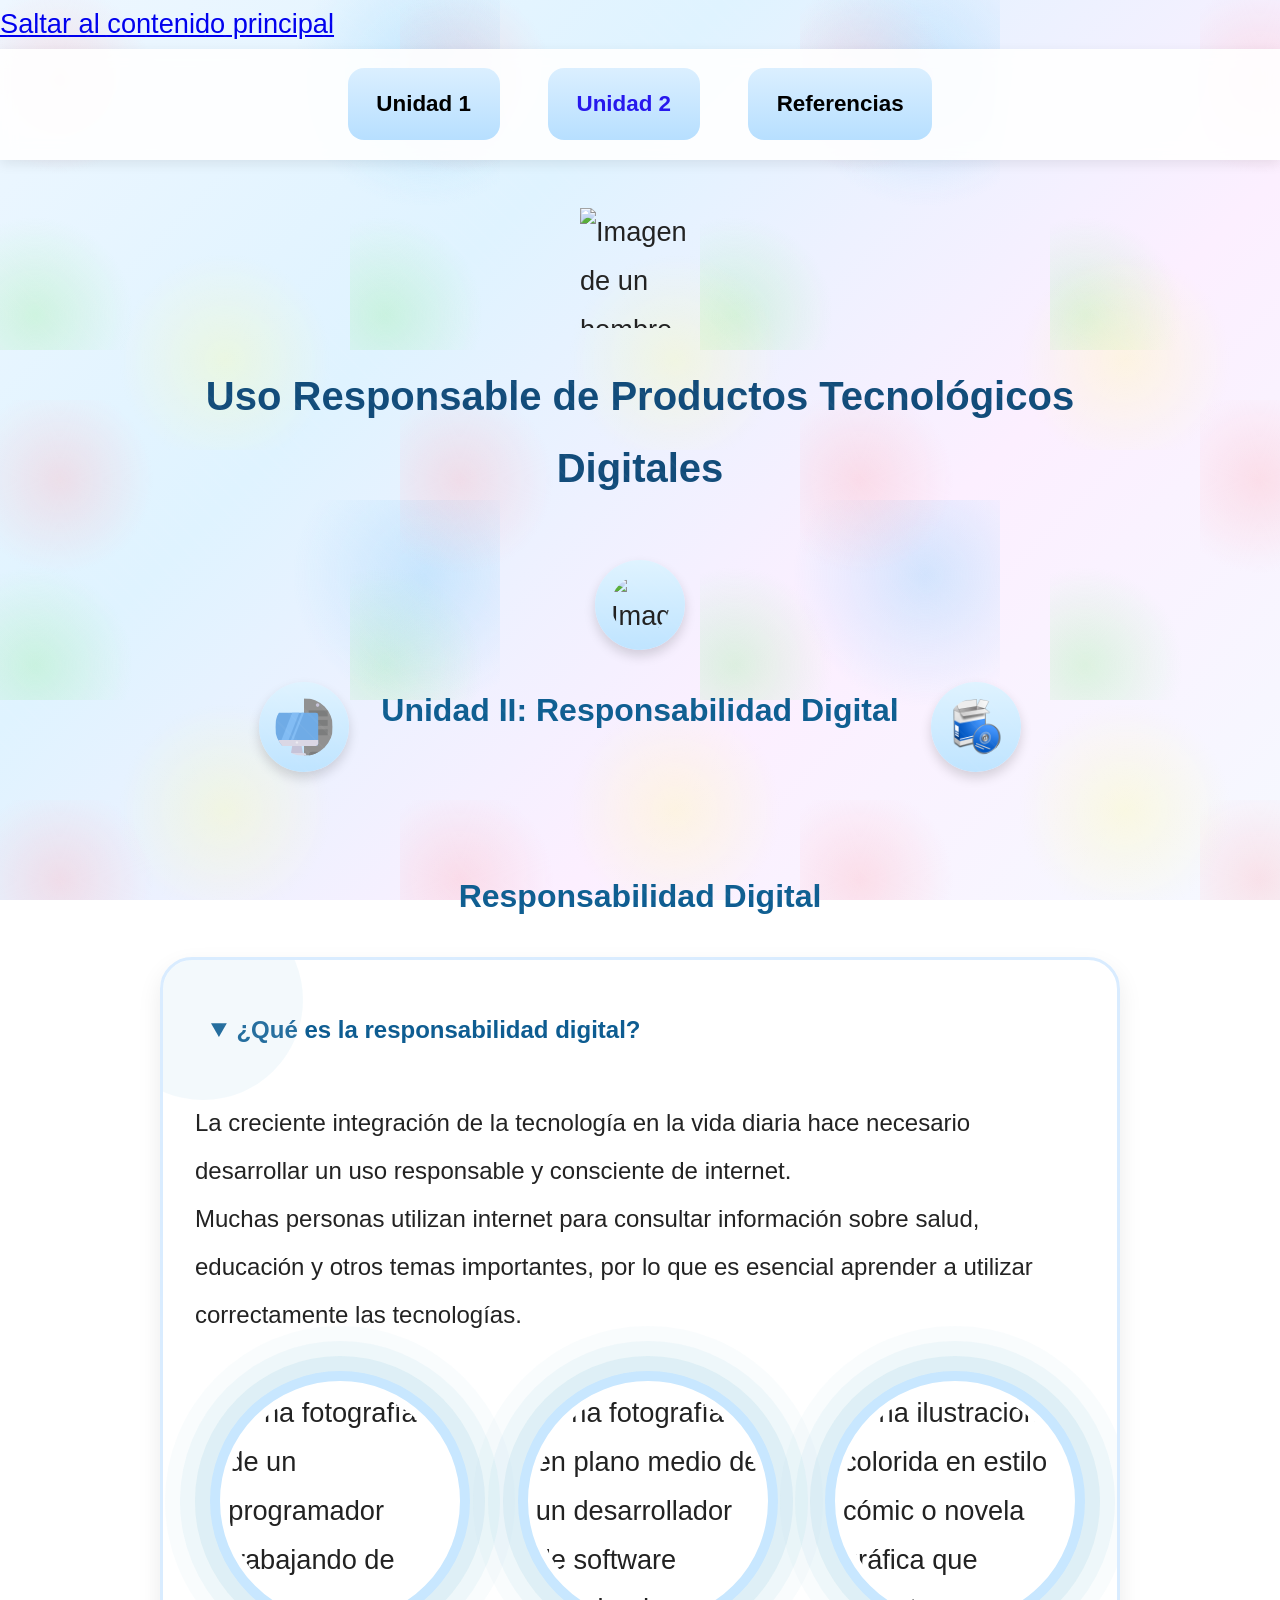
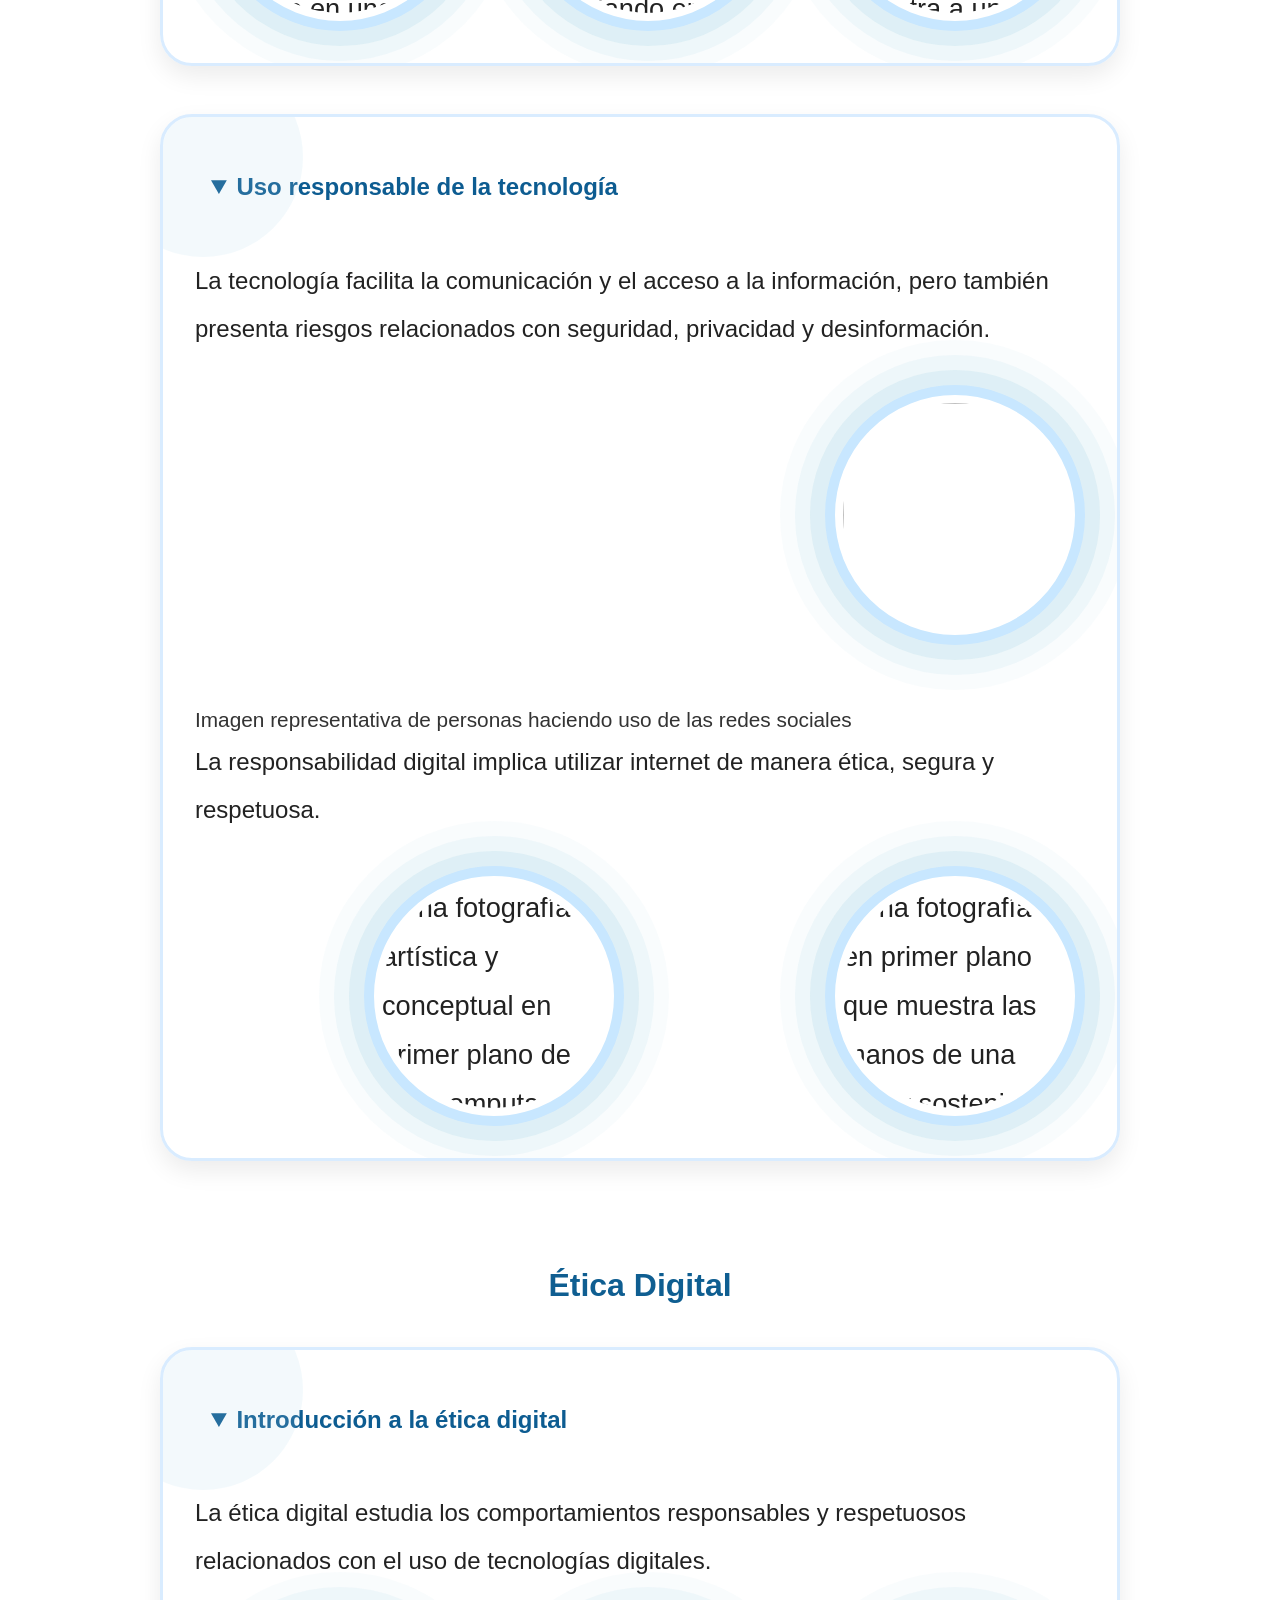
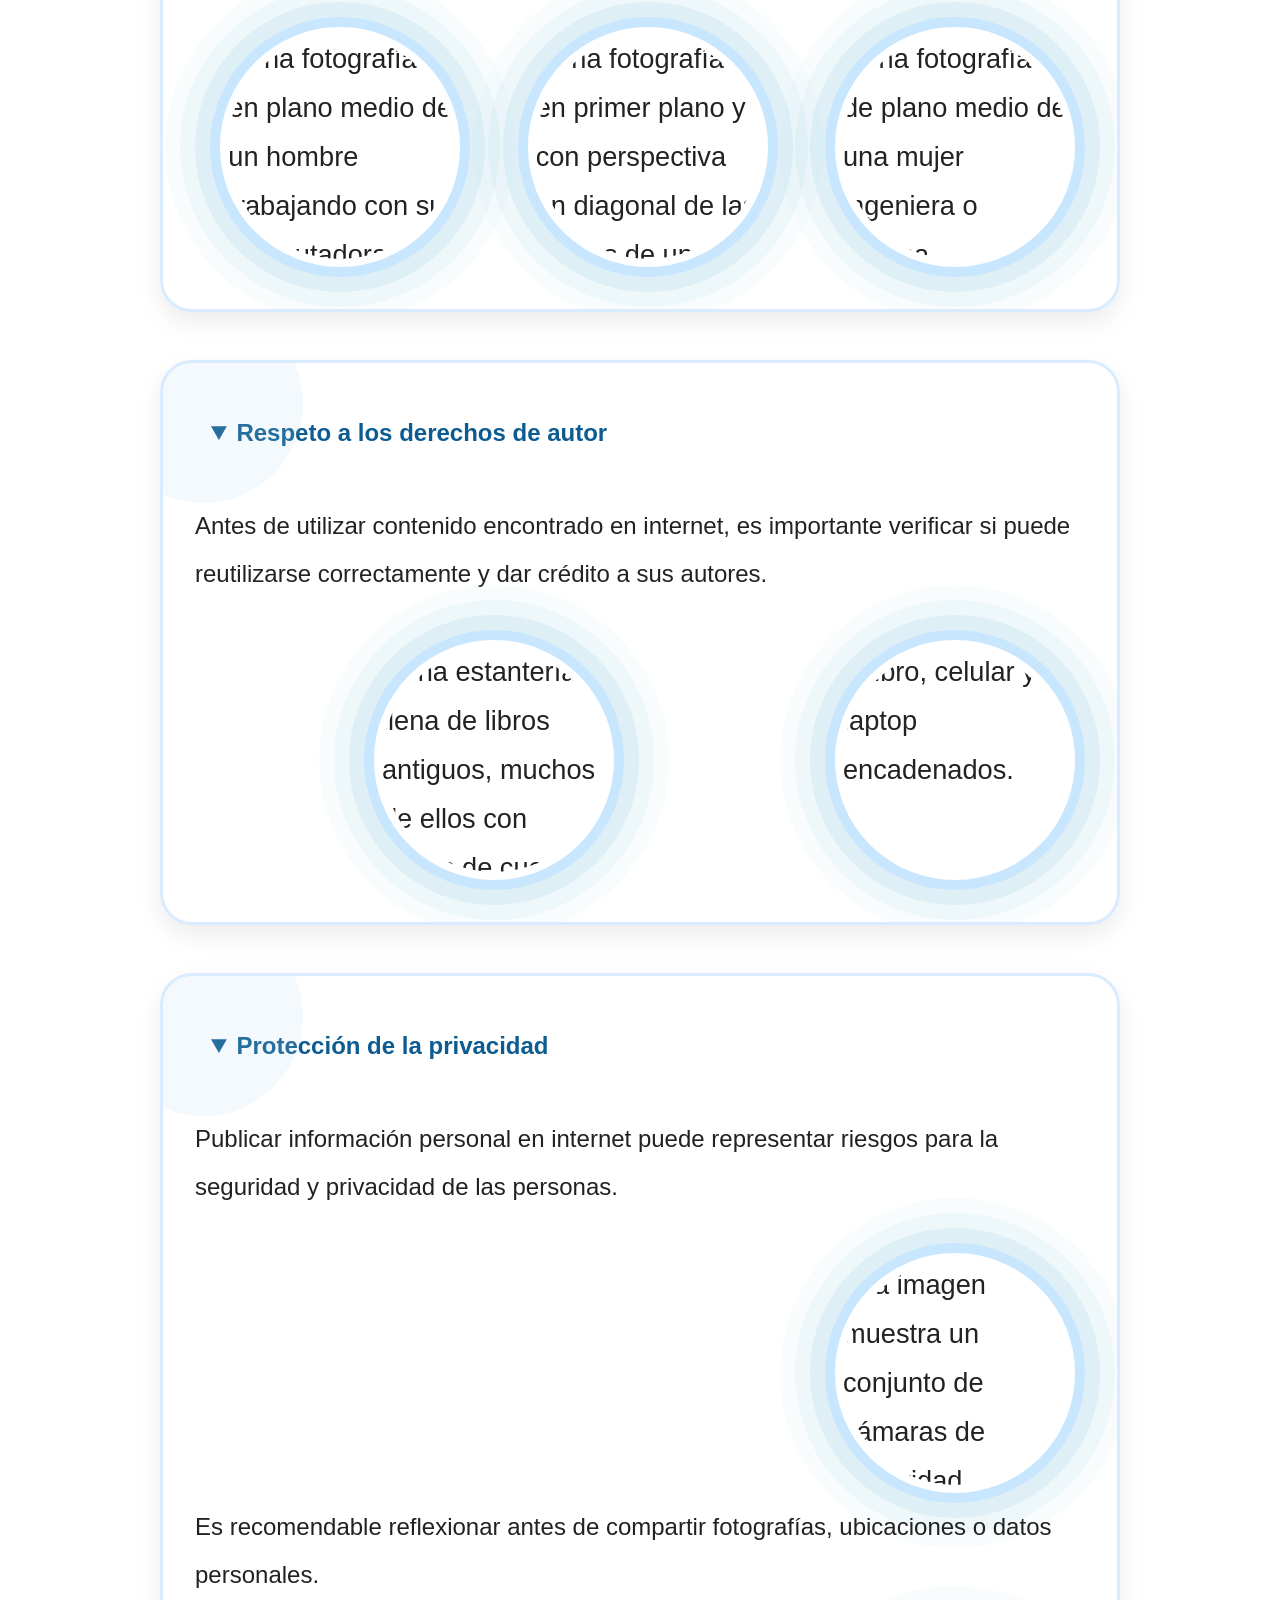
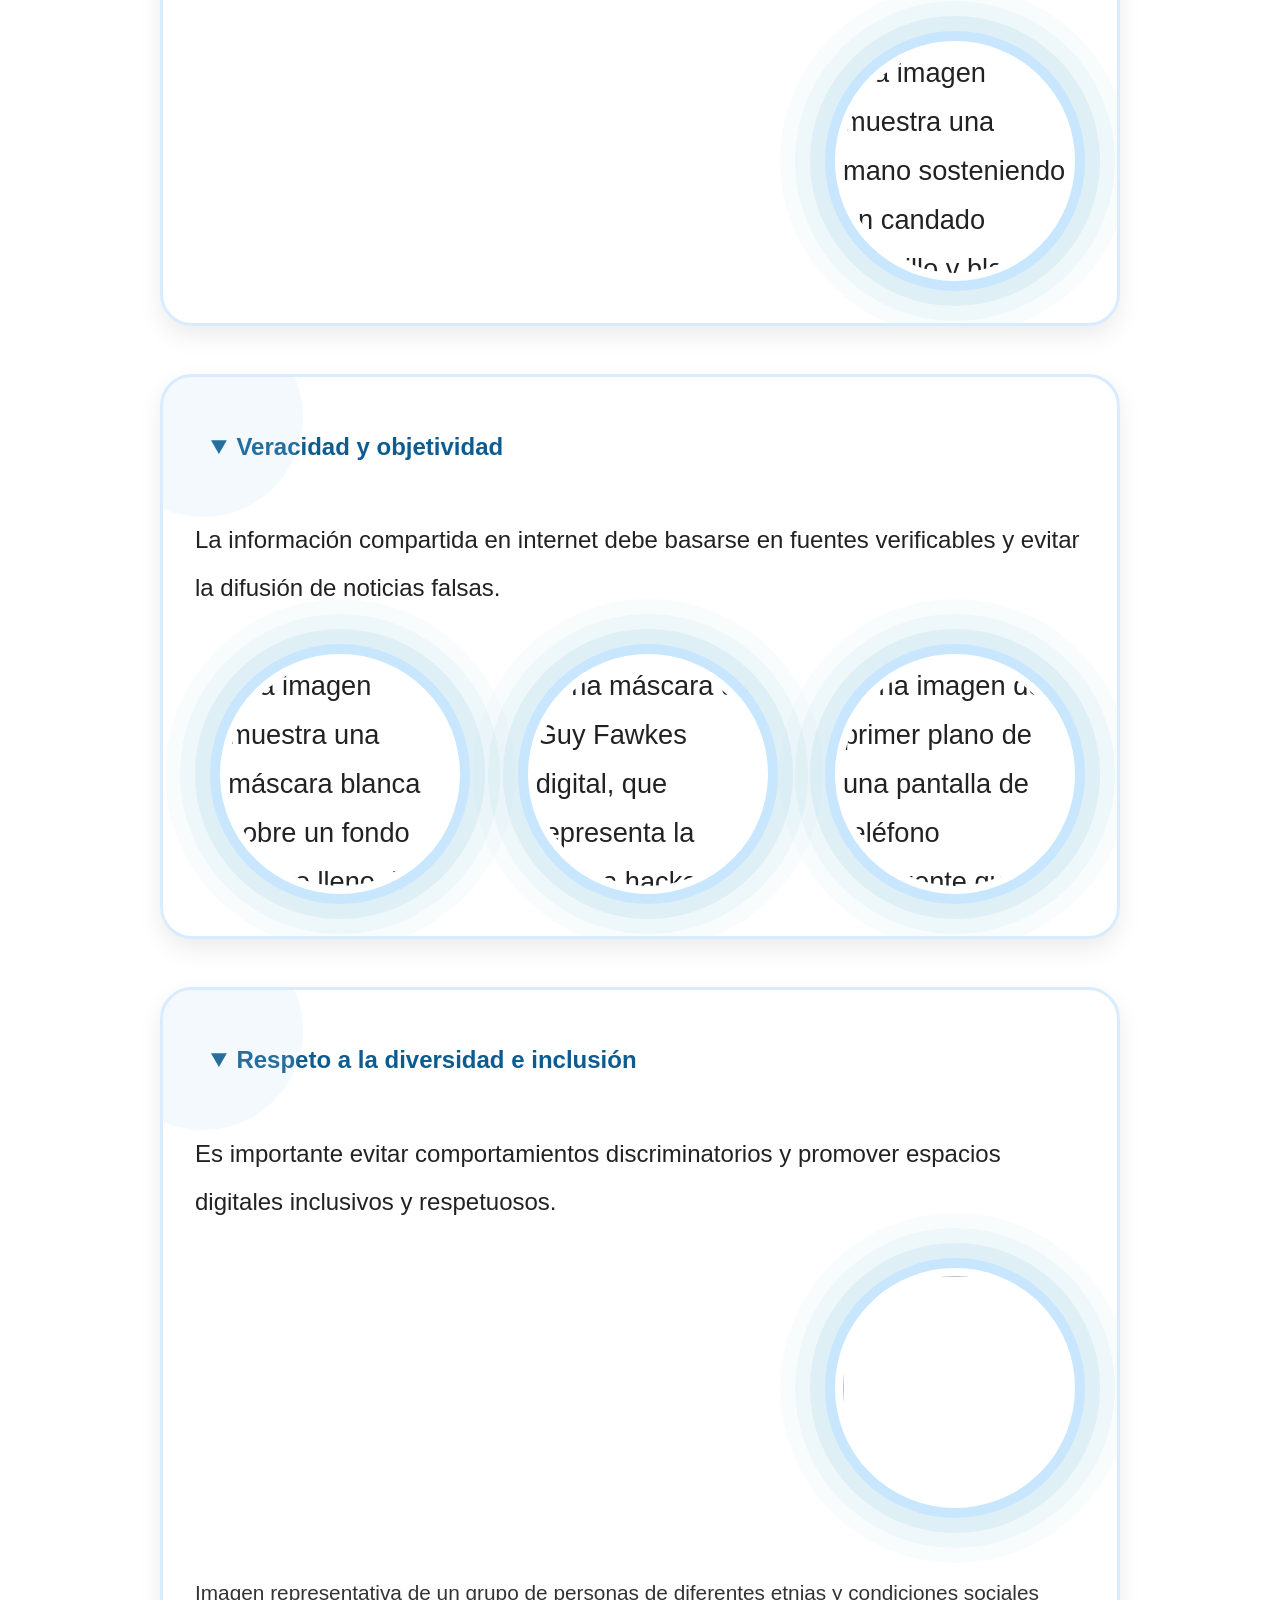
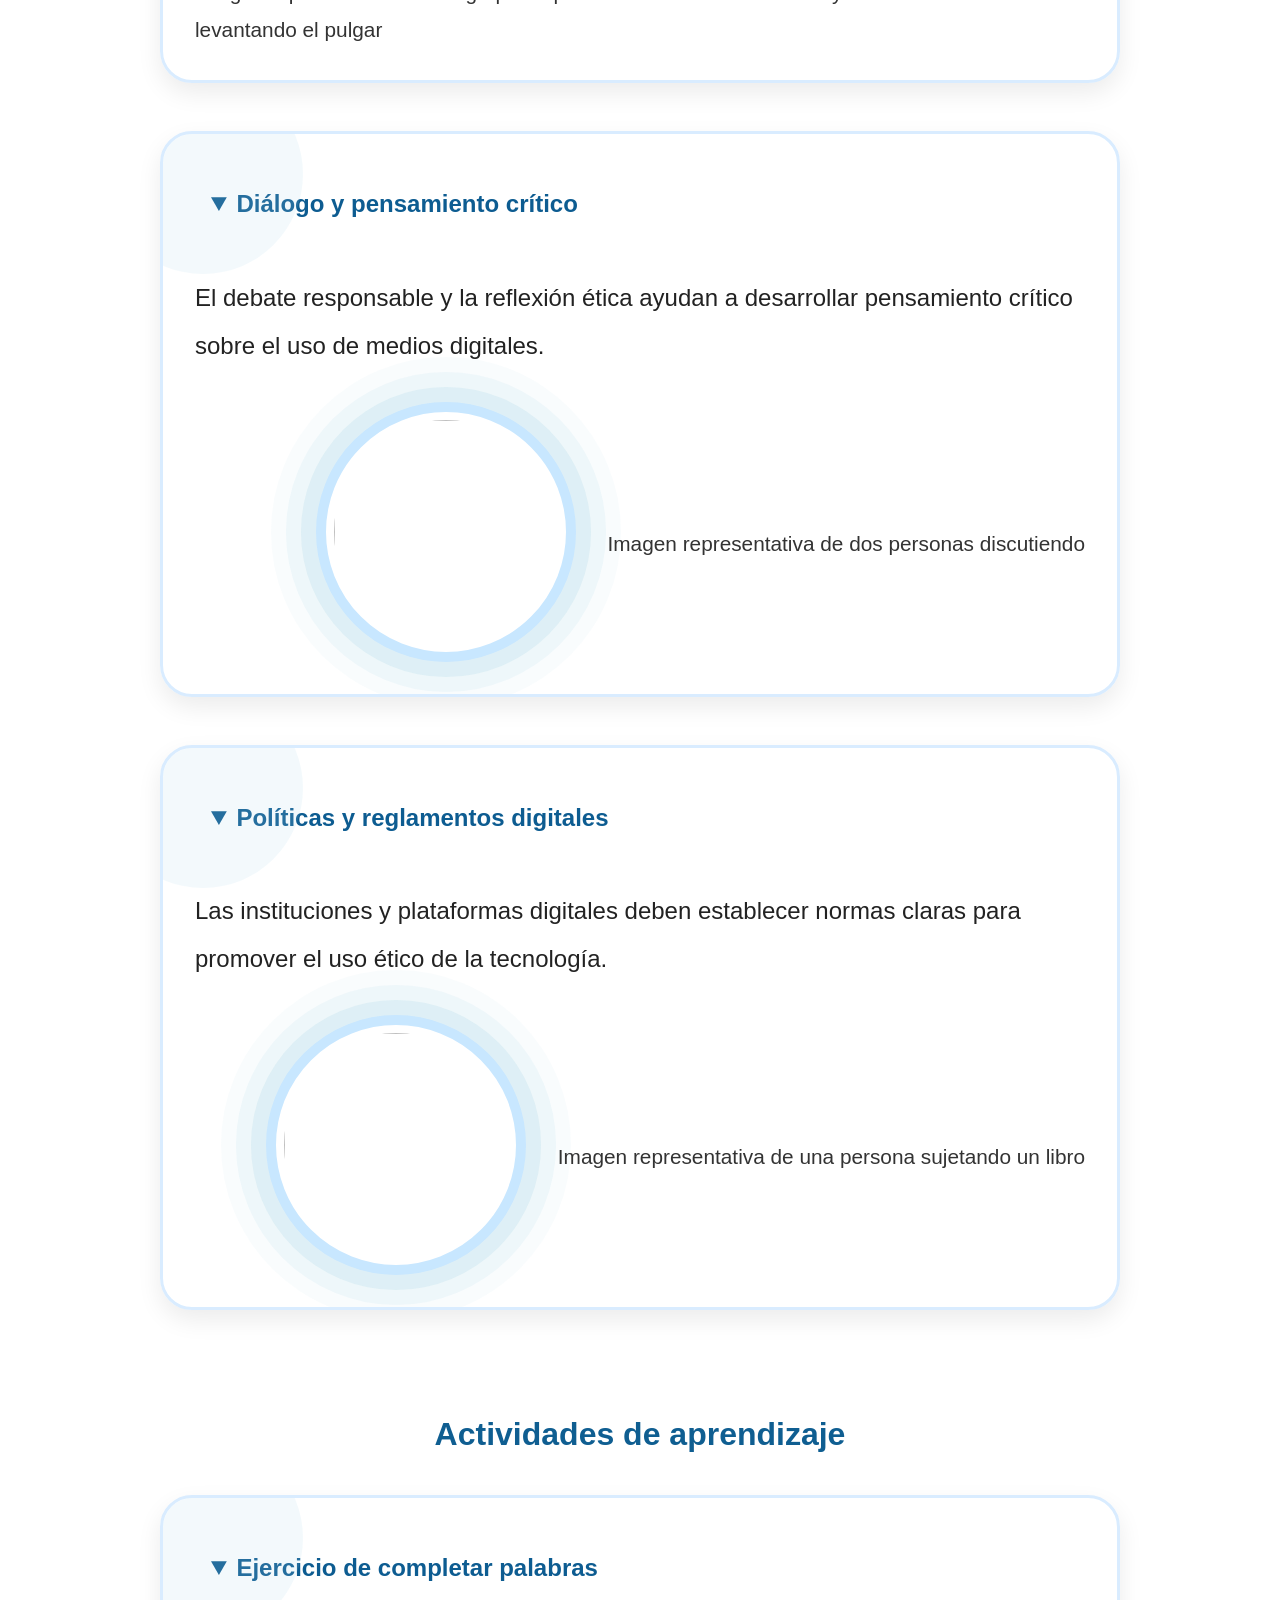
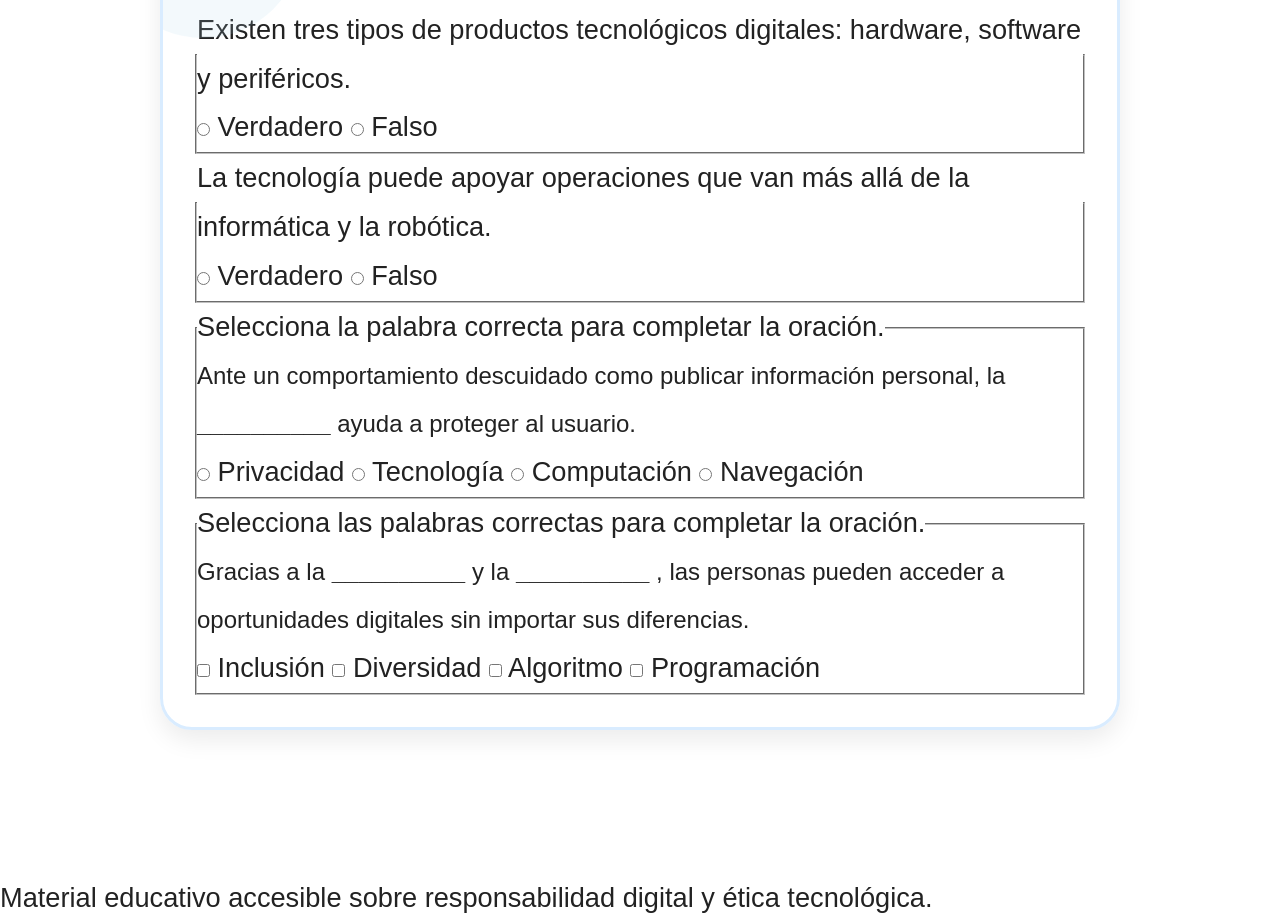
==== commit 50a70a1a: "Mejoras en la unidad II" ====
--- a/index2.html
+++ b/index2.html
@@ -75,25 +75,20 @@
         <!-- ========================================= -->
 
         <section aria-labelledby="unidad-responsabilidad">
+            <article class="titulo-principal">
+                <img class="icono-titulo" src="./assets/icons/162mantechnologist_100505.svg" alt="Imagen de un hombre con una computadora a su lado">
             <h1>
                 Uso Responsable de Productos Tecnológicos Digitales
             </h1>
+                <img class="icono-circular" src="./assets/icons/164womantechnologist_100470.svg" alt="Imagen de una mujer con una computadora a su lado">
+            </article>
+                <article class="subtitulo-principal">
+                    <img class="icono-circular" src="./assets/icons/computer_monitor_pc_hardware_screen_icon_142007.svg" alt="Imagen de una computadora de mesa">
             <h2 id="unidad-responsabilidad">
                 Unidad II: Responsabilidad Digital
             </h2>
-
-            <p>
-                En esta unidad aprenderás sobre
-                responsabilidad digital,
-                ética tecnológica,
-                privacidad,
-                inclusión
-                y buenas prácticas
-                en internet.
-            </p>
-            <figure>
-                <figcaption></figcaption>
-            </figure>
+            <img class="icono-circular" src="./assets/icons/installation_application_software_10810.png" alt="Imagen de una caja con un disco al lado">
+            </article>
 
         </section>
 
@@ -135,8 +130,9 @@
                         correctamente las tecnologías.
                     </p>
                     <figure>
-                        <img src="" alt="">
-                        <figcaption>Imagen representativa de personas haciendo uso de la internet</figcaption>
+                        <img src="./assets/images/responsa1.jpg" alt="Una fotografía de un programador trabajando de noche en una habitación oscura. Se ve al hombre de espaldas, sentado frente a un escritorio de madera con múltiples pantallas, iluminado principalmente por el brillo azul y magenta de sus dispositivos y líneas de código proyectadas en la pared.">
+                        <img src="./assets/images/responsa2.jpg" alt="Una fotografía en plano medio de un desarrollador de software trabajando en una oficina compartida o espacio de coworking. El hombre está sentado de perfil, concentrado en sus pantallas dentro de un ambiente de oficina moderno y cálidamente iluminado, con un fondo suavemente desenfocado.">
+                        <img src="./assets/images/responsa3.jpg" alt="Una ilustración colorida en estilo cómic o novela gráfica que muestra a un joven estudiante o programador en su escritorio de estudio. El personaje se encuentra de perfil, rodeado por una gran cantidad de notas adhesivas e implementos de oficina, creando una atmósfera de alta concentración o preparación para un examen.">
                     </figure>
 
                 </article>
@@ -175,12 +171,10 @@
                         y respetuosa.
                     </p>
                     <figure>
-                        <img src="" alt="">
-                        <figcaption>Imagen representativa de personas haciendo uso de las tecnologías de forma mucho más segura al proteger su propia información</figcaption>
-                    </figure>
-
-                </article>
-
+                        <img src="./assets/images/responsa4.jpg" alt="Una fotografía artística y conceptual en primer plano de una computadora portátil semiabierta que emite una explosión de luz multicolor. La composición destaca por sus contrastes lumínicos intensos y psicodélicos que bañan tanto el dispositivo como la superficie sobre la que se apoya, creando un ambiente tecnológico y creativo.">
+                        <img src="./assets/images/responsa5.jpg" alt="Una fotografía en primer plano que muestra las manos de una mujer sosteniendo una tableta digital (iPad) blanca. En la pantalla del dispositivo está abierta la página de inicio del buscador de Google con el teclado virtual desplegado, todo situado sobre el fondo desenfocado de un establecimiento comercial o cafetería.">
+                    </figure>
+                </article>
             </details>
 
         </section>
@@ -213,10 +207,10 @@
                         de tecnologías digitales.
                     </p>
                     <figure>
-                        <img src="" alt="">
-                        <figcaption>Imagen representativa de personas mayores enseñando el uso de las tecnologías a personas más jóvenes</figcaption>
-                    </figure>
-
+                        <img src="./assets/images/responsa6.jpg" alt="Una fotografía en plano medio de un hombre trabajando con su computadora portátil al aire libre en una azotea. El sujeto está sentado de frente, sonriendo levemente y concentrado en su pantalla, teniendo como telón de fondo el impresionante paisaje urbano de Dubái bajo un cielo azul despejado.">
+                        <img src="./assets/images/responsa7.jpg" alt="Una fotografía en primer plano y con perspectiva en diagonal de las manos de una persona utilizando el panel táctil de una computadora portátil. La imagen tiene un enfoque selectivo muy marcado, centrando la nitidez en el dispositivo y las manos en primer plano, mientras que el resto de la oficina se difumina suavemente.">
+                        <img src="./assets/images/responsa8.jpg" alt="Una fotografía de plano medio de una mujer ingeniera o técnica concentrada en soldar componentes electrónicos en un taller. La escena captura un momento de alta precisión y trabajo manual, iluminada por luces ambientales de estudio que añaden destellos rojizos en el entorno.">
+                    </figure>
                 </article>
 
             </details>
@@ -240,11 +234,10 @@
                         y dar crédito
                         a sus autores.
                     </p>
-                    <figure>
-                        <img src="" alt="">
-                        <figcaption>Imagen representativa de un gran libro representando las leyes pues aspectos como ignoras los derechos de autor puede acarrear consecuencias legales</figcaption>
-                    </figure>
-
+<figure>
+                        <img src="./assets/images/responsa9.jpg" alt="Una estantería llena de libros antiguos, muchos de ellos con lomos de cuero adornados con oro.">
+                        <img src="./assets/images/responsa10.jpg" alt="Libro, celular y laptop encadenados.">
+                    </figure>
                 </article>
 
             </details>
@@ -266,8 +259,7 @@
                         y privacidad de las personas.
                     </p>
                     <figure>
-                        <img src="" alt="">
-                        <figcaption>Imagen representativa de personas publicando fotografías en redes sociales</figcaption>
+                        <img src="./assets/images/responsa11.jpg" alt="La imagen muestra un conjunto de cámaras de seguridad montadas en un poste. Las cámaras están dispuestas en fila, apuntando en diferentes direcciones, y están conectadas por cables. El cielo nublado y la iluminación tenue sugieren un ambiente sombrío o de vigilancia. La composición de la imagen, con las cámaras como elemento principal y el cielo como fondo, crea una sensación de omnipresencia y control.">
                     </figure>
 
                     <p>
@@ -277,8 +269,7 @@
                         o datos personales.
                     </p>
                     <figure>
-                        <img src="" alt="">
-                        <figcaption>Imagen representativa de una persona sosteniendo su teléfono con una mirada de tristeza</figcaption>
+                        <img src="./assets/images/responsa12.jpg" alt="La imagen muestra una mano sosteniendo un candado amarillo y blanco frente a un fondo de código binario azul brillante. El código binario, compuesto por ceros y unos, representa la información digital. El candado es un símbolo universal de seguridad y protección. La combinación de estos elementos sugiere el concepto de seguridad de datos o ciberseguridad. La imagen evoca la idea de proteger información digital sensible en un mundo cada vez más interconectado.">
                     </figure>
 
                 </article>
@@ -303,8 +294,9 @@
                         de noticias falsas.
                     </p>
                     <figure>
-                        <img src="" alt="">
-                        <figcaption>Imagen representativa de personas consultado información en internet</figcaption>
+                        <img src="./assets/images/responsa13.jpg" alt="La imagen muestra una máscara blanca sobre un fondo oscuro lleno de líneas de código binario y texto digital, creando una atmósfera de misterio y ciberseguridad. La máscara, con sus ojos vacíos y expresión neutra, sugiere anonimato, mientras que el código que la rodea evoca el mundo de la informática y la piratería.">
+                        <img src="./assets/images/responsa14.jpg" alt="Una máscara de Guy Fawkes digital, que representa la cultura hacker, se superpone a un fondo de código de computadora y texto abstracto. El efecto glitch en la máscara y el código evoca un sentido de anonimato y piratería">
+                        <img src="./assets/images/responsa15.jpg" alt="Una imagen de primer plano de una pantalla de teléfono inteligente que muestra los resultados de búsqueda de Google para "analíticas". El primer resultado es para "Google Analytics - Mobile, Premium and", con un enlace seguido de la palabra "analytics"">
                     </figure>
 
                 </article>
--- a/css/styles.css
+++ b/css/styles.css
@@ -1,5 +1,6 @@
 @import url('./variables.css');
 @import url('./video.css');
+@import url('./efects.css');
 
 /* ========================================= */
 /* CONFIGURACIÓN GENERAL */
@@ -12,10 +13,32 @@
 }
 
 body{
+    /* ========================================= */
+/* BODY DINÁMICO Y COLORIDO */
+/* ========================================= */
+
     background:
-    radial-gradient(circle at top left, #d9f3ff 0%, transparent 25%),
-    radial-gradient(circle at bottom right, #ffe8f2 0%, transparent 25%),
-    linear-gradient(to bottom, #eef7ff, #f8fbff);
+    radial-gradient(circle at 15% 20%, rgba(255,182,193,0.35) 0%, transparent 20%),
+    radial-gradient(circle at 85% 15%, rgba(135,206,250,0.35) 0%, transparent 22%),
+    radial-gradient(circle at 50% 80%, rgba(255,255,153,0.28) 0%, transparent 25%),
+    radial-gradient(circle at 10% 90%, rgba(144,238,144,0.28) 0%, transparent 22%),
+    linear-gradient(
+        135deg,
+        #eef7ff,
+        #dff3ff,
+        #fcefff,
+        #f5f9ff
+    );
+
+    background-size:
+    400px 400px,
+    500px 500px,
+    450px 450px,
+    350px 350px,
+    100% 100%;
+
+    animation:
+    fondoAnimado 18s ease infinite;
 
     background-attachment: fixed;
 
@@ -26,7 +49,12 @@
     font-size: 1.7rem;
 
     line-height: 1.8;
-}
+
+    overflow-x: hidden;
+
+    position: relative;
+}
+
 
 /* ========================================= */
 /* HEADER */
@@ -429,4 +457,163 @@
         font-size: 1.6rem;
     }
 
+}
+/* ========================================= */
+/* ANIMACIÓN DE FONDO */
+/* ========================================= */
+
+@keyframes fondoAnimado{
+
+    0%{
+        background-position:
+        0% 0%,
+        100% 0%,
+        50% 100%,
+        0% 100%,
+        0% 0%;
+    }
+
+    50%{
+        background-position:
+        10% 5%,
+        90% 10%,
+        55% 90%,
+        5% 85%,
+        0% 0%;
+    }
+
+    100%{
+        background-position:
+        0% 0%,
+        100% 0%,
+        50% 100%,
+        0% 100%,
+        0% 0%;
+    }
+
+}
+/* ========================================= */
+/* BRILLOS TECNOLÓGICOS */
+/* ========================================= */
+
+body::after{
+
+    content: "";
+
+    position: fixed;
+
+    width: 200%;
+
+    height: 200%;
+
+    top: -50%;
+
+    left: -50%;
+
+    background:
+    repeating-linear-gradient(
+        45deg,
+        rgba(255,255,255,0.03) 0px,
+        rgba(255,255,255,0.03) 2px,
+        transparent 2px,
+        transparent 14px
+    );
+
+    animation:
+    lineas 30s linear infinite;
+
+    pointer-events: none;
+}
+
+/* ========================================= */
+/* ANIMACIÓN LÍNEAS */
+/* ========================================= */
+
+@keyframes lineas{
+
+    from{
+        transform: rotate(0deg);
+    }
+
+    to{
+        transform: rotate(360deg);
+    }
+
+}
+.actividad-interactiva{
+    background: rgba(255,255,255,0.92);
+
+    border-radius: 2rem;
+
+    padding: 2.5rem;
+
+    margin-bottom: 5rem;
+
+    box-shadow:
+    0 10px 25px rgba(0,0,0,0.08);
+
+    transition:
+    transform 0.3s ease,
+    box-shadow 0.3s ease;
+}
+
+.actividad-interactiva:hover{
+    transform: translateY(-6px);
+
+    box-shadow:
+    0 18px 35px rgba(0,0,0,0.14);
+}
+.contenedor-actividad{
+    border: 6px solid #8ecbff;
+
+    border-radius: 2rem;
+
+    padding: 1rem;
+
+    margin-top: 2rem;
+
+    background: linear-gradient(
+        135deg,
+        rgba(220,240,255,0.8),
+        rgba(240,255,240,0.8)
+    );
+
+    transition:
+    border-color 0.4s ease,
+    transform 0.3s ease,
+    box-shadow 0.4s ease;
+
+    overflow: hidden;
+}
+.actividad-verdadero:hover{
+    border-color: #90ee90;
+
+    box-shadow:
+    0 0 25px rgba(144,238,144,0.6);
+
+    transform: scale(1.01);
+    transition:
+    border-color 0.4s ease,
+    transform 0.3s ease,
+    box-shadow 0.4s ease;
+
+    overflow: hidden;
+}
+.contenedor-boton{
+    display: flex;
+    justify-content: center;
+}
+.boton-unidad{
+    padding: 5px 10px;
+    background-color: #90ee90;
+    border-radius: 50px;
+    text-decoration: none;
+    color: #222;
+}
+.boton-unidad:hover{
+    transform: scale(1.03);
+    transition:
+    border-color 0.4s ease,
+    transform 0.3s ease,
+    box-shadow 0.4s ease;
 }
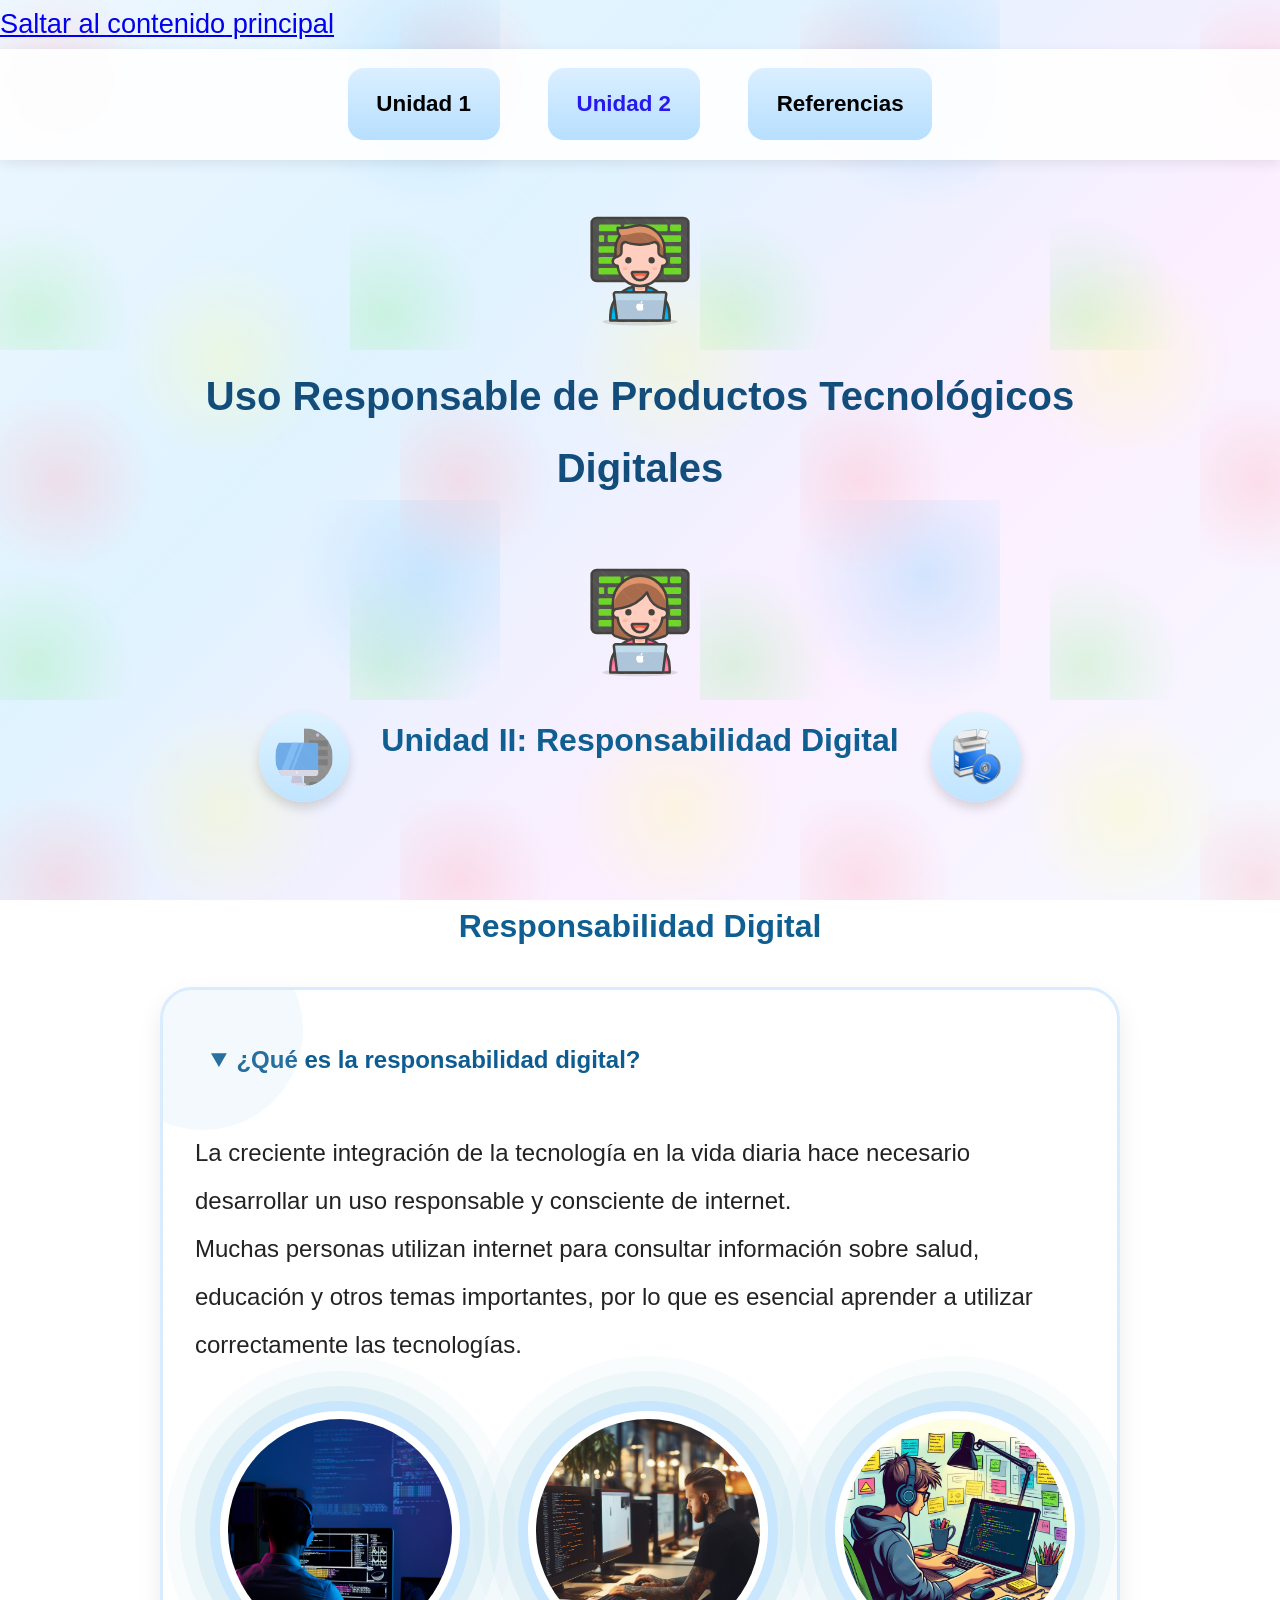
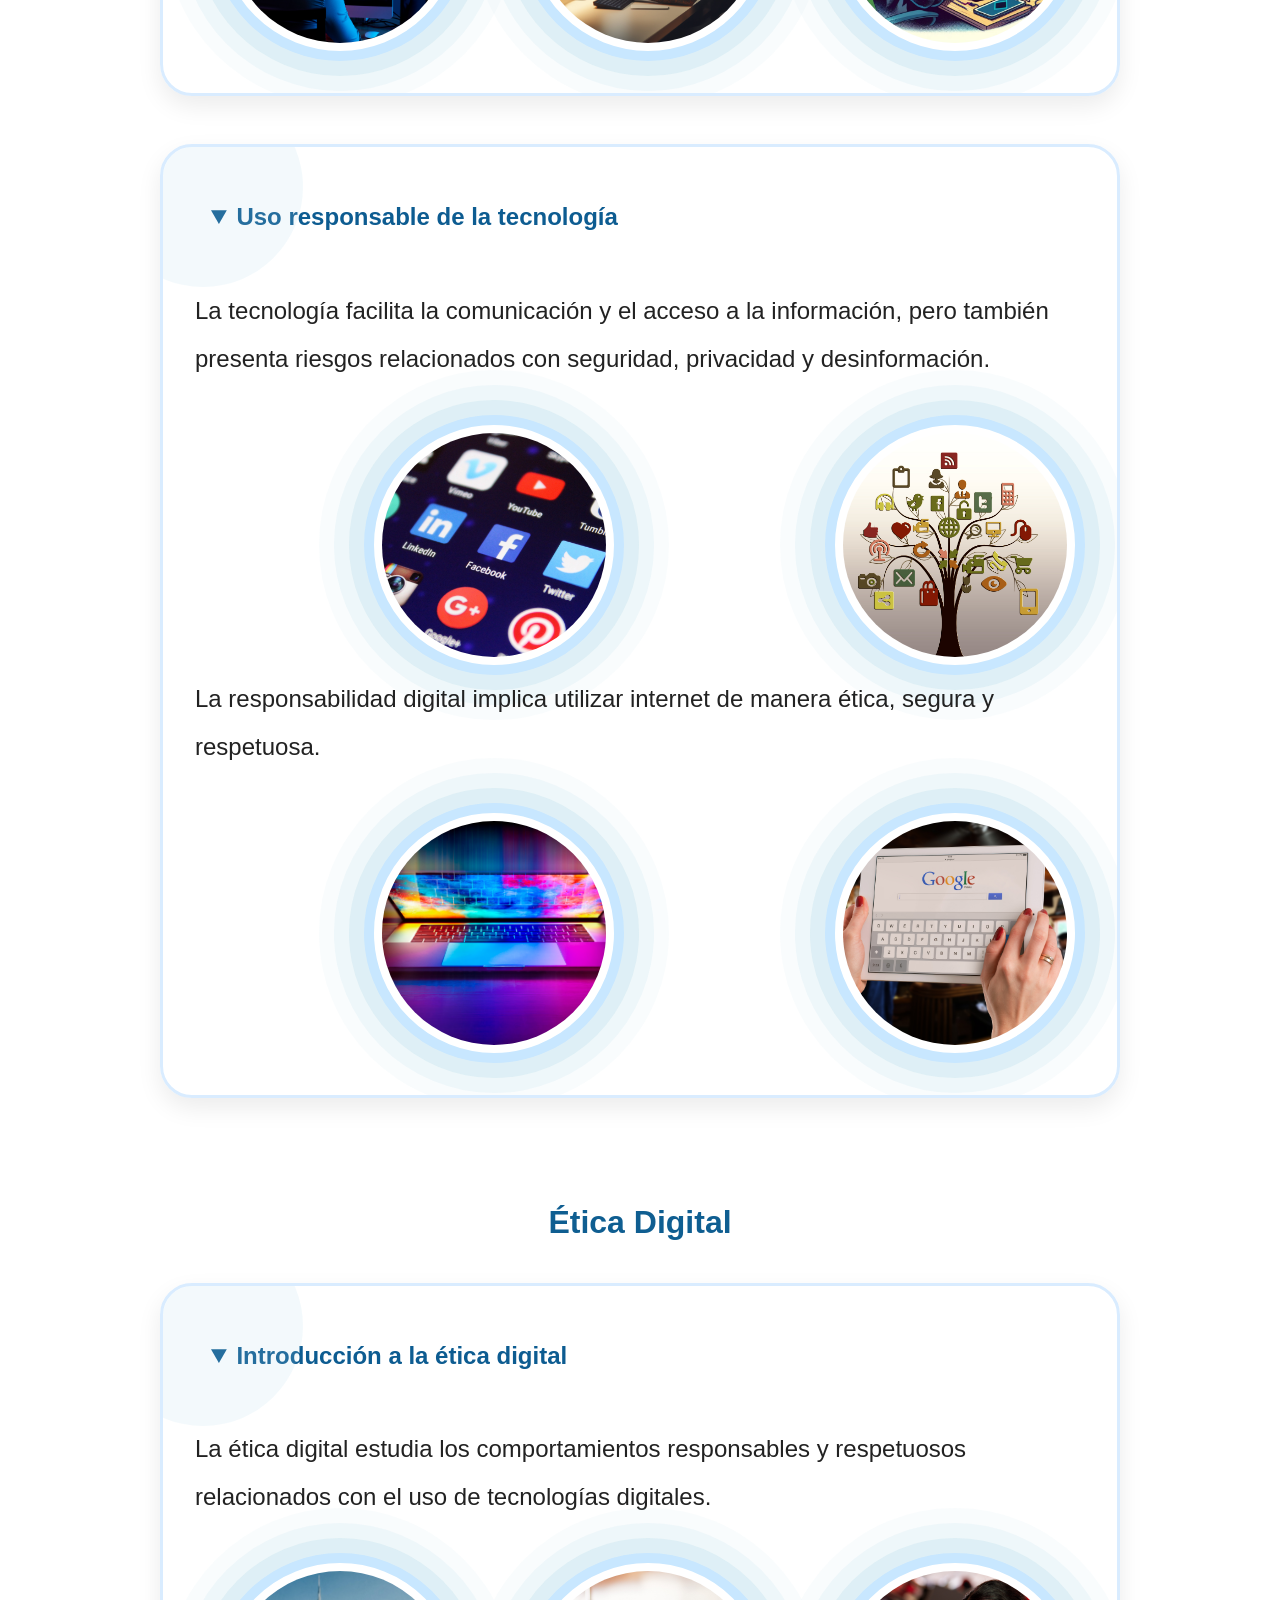
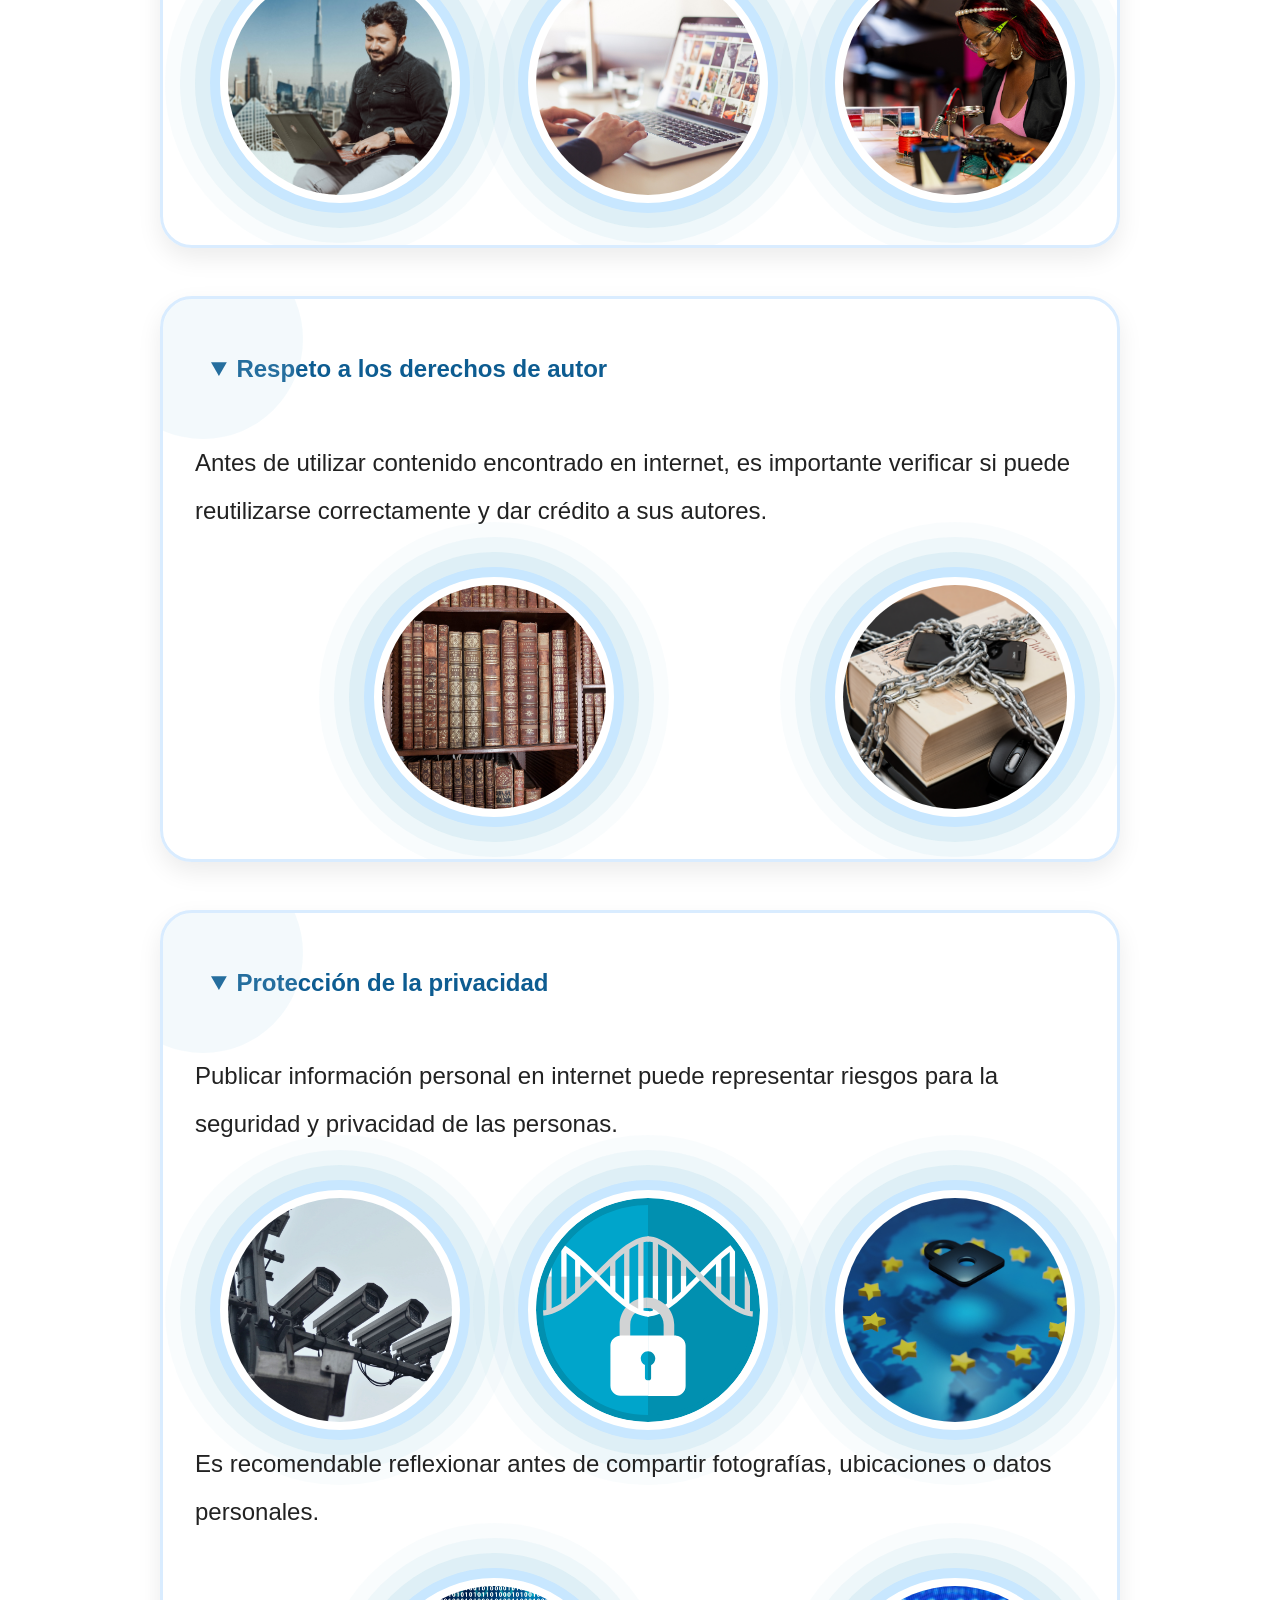
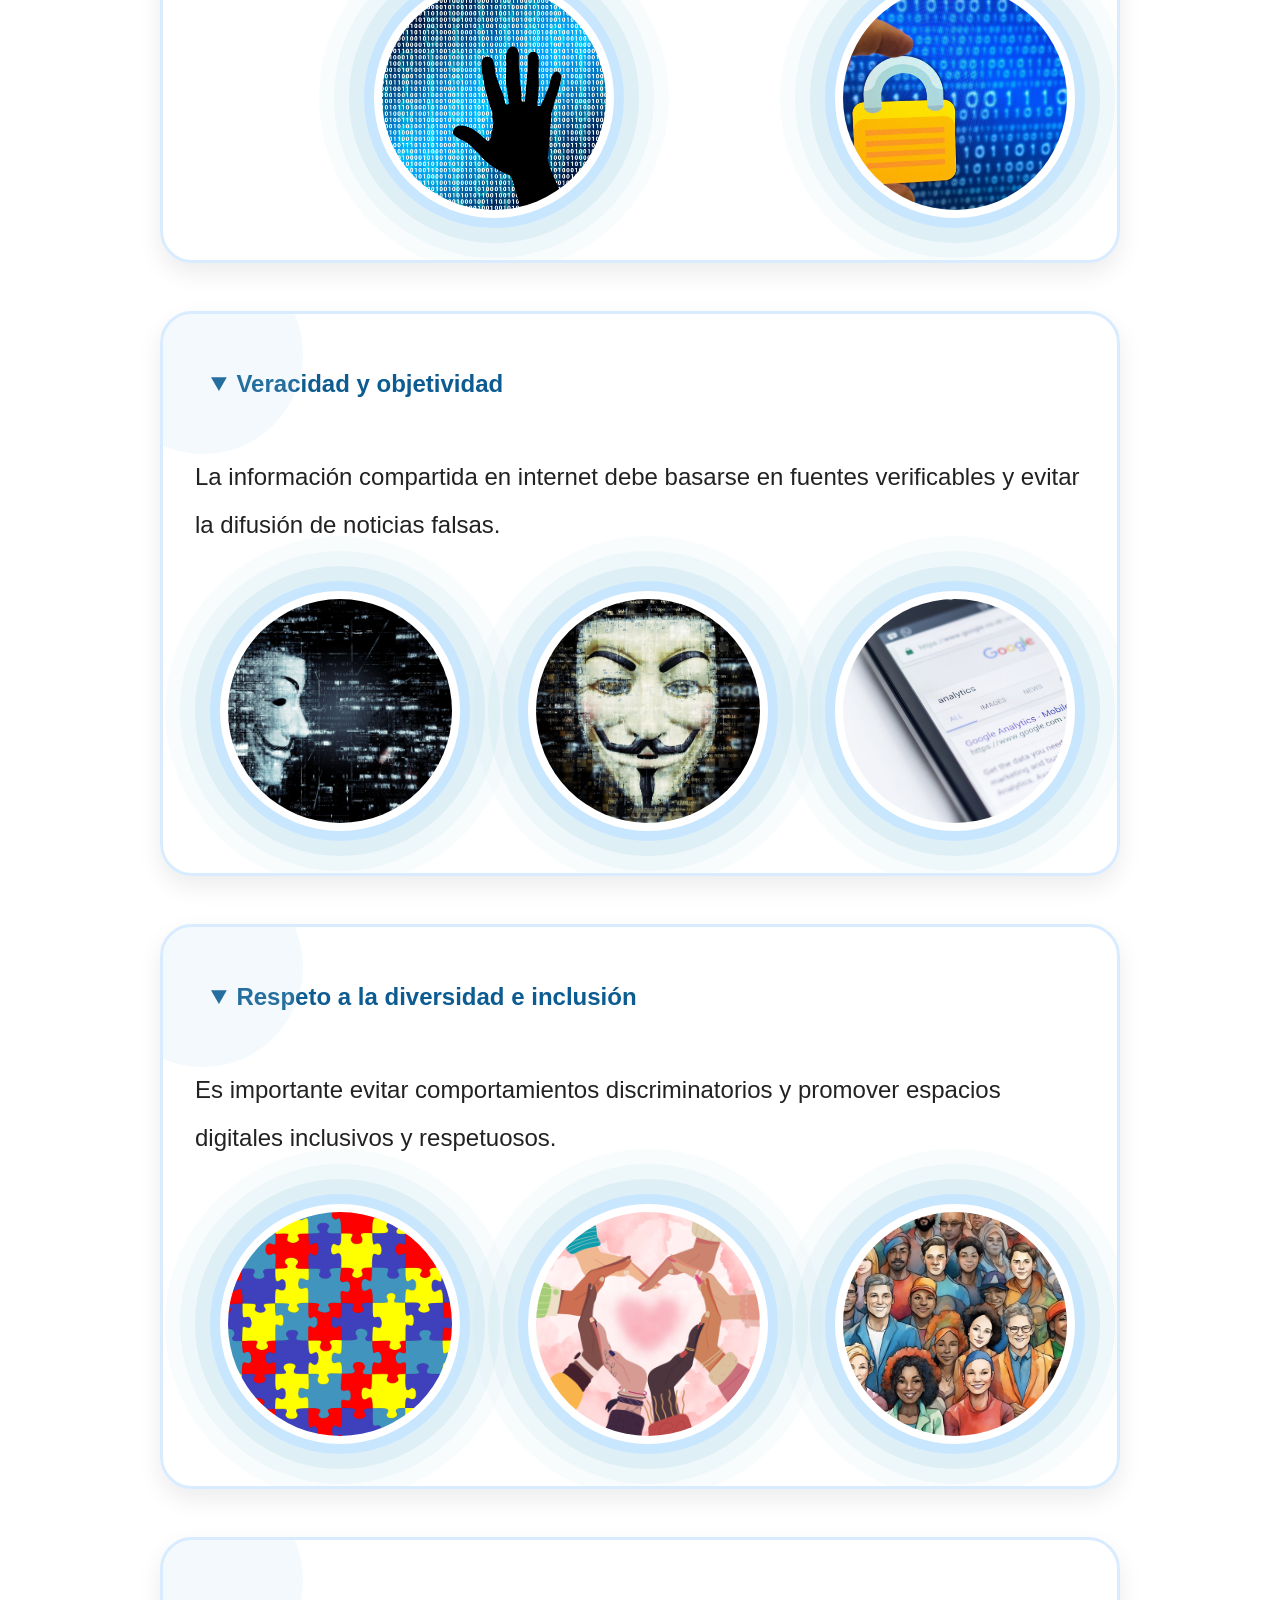
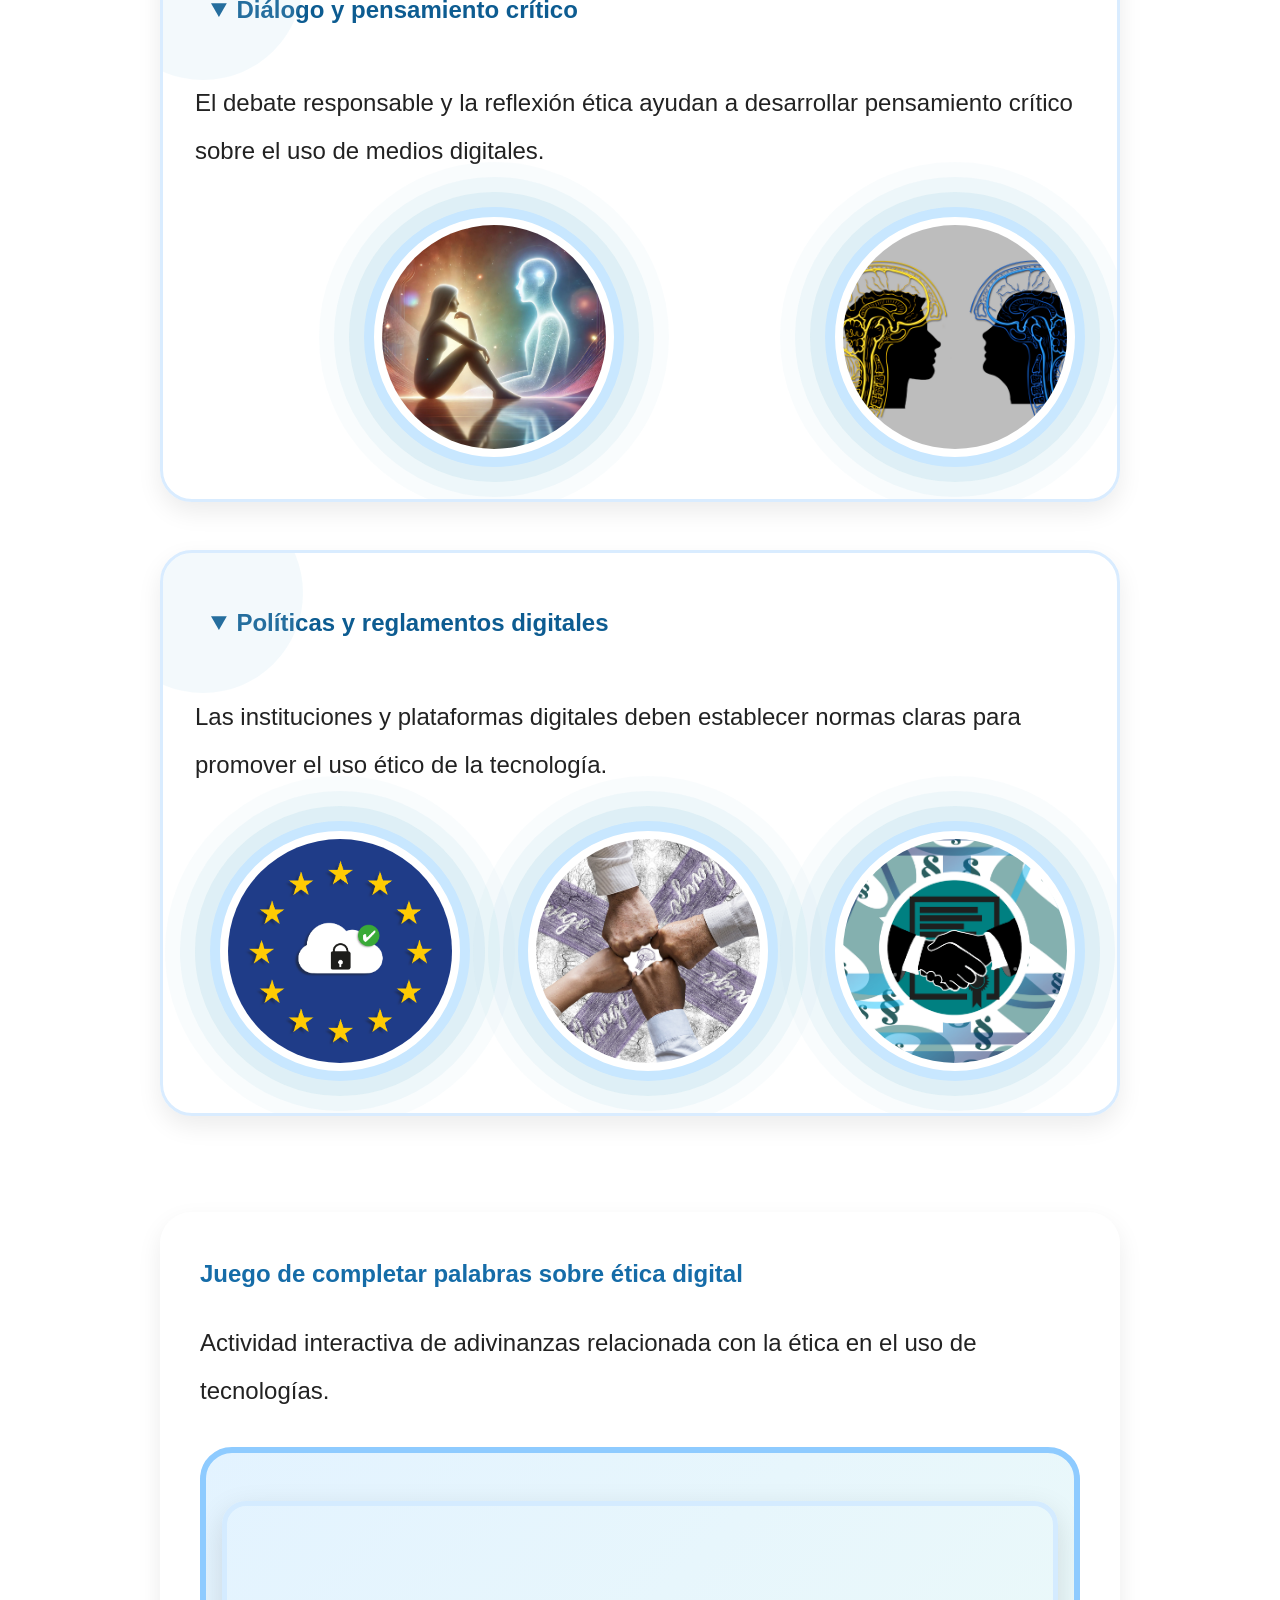
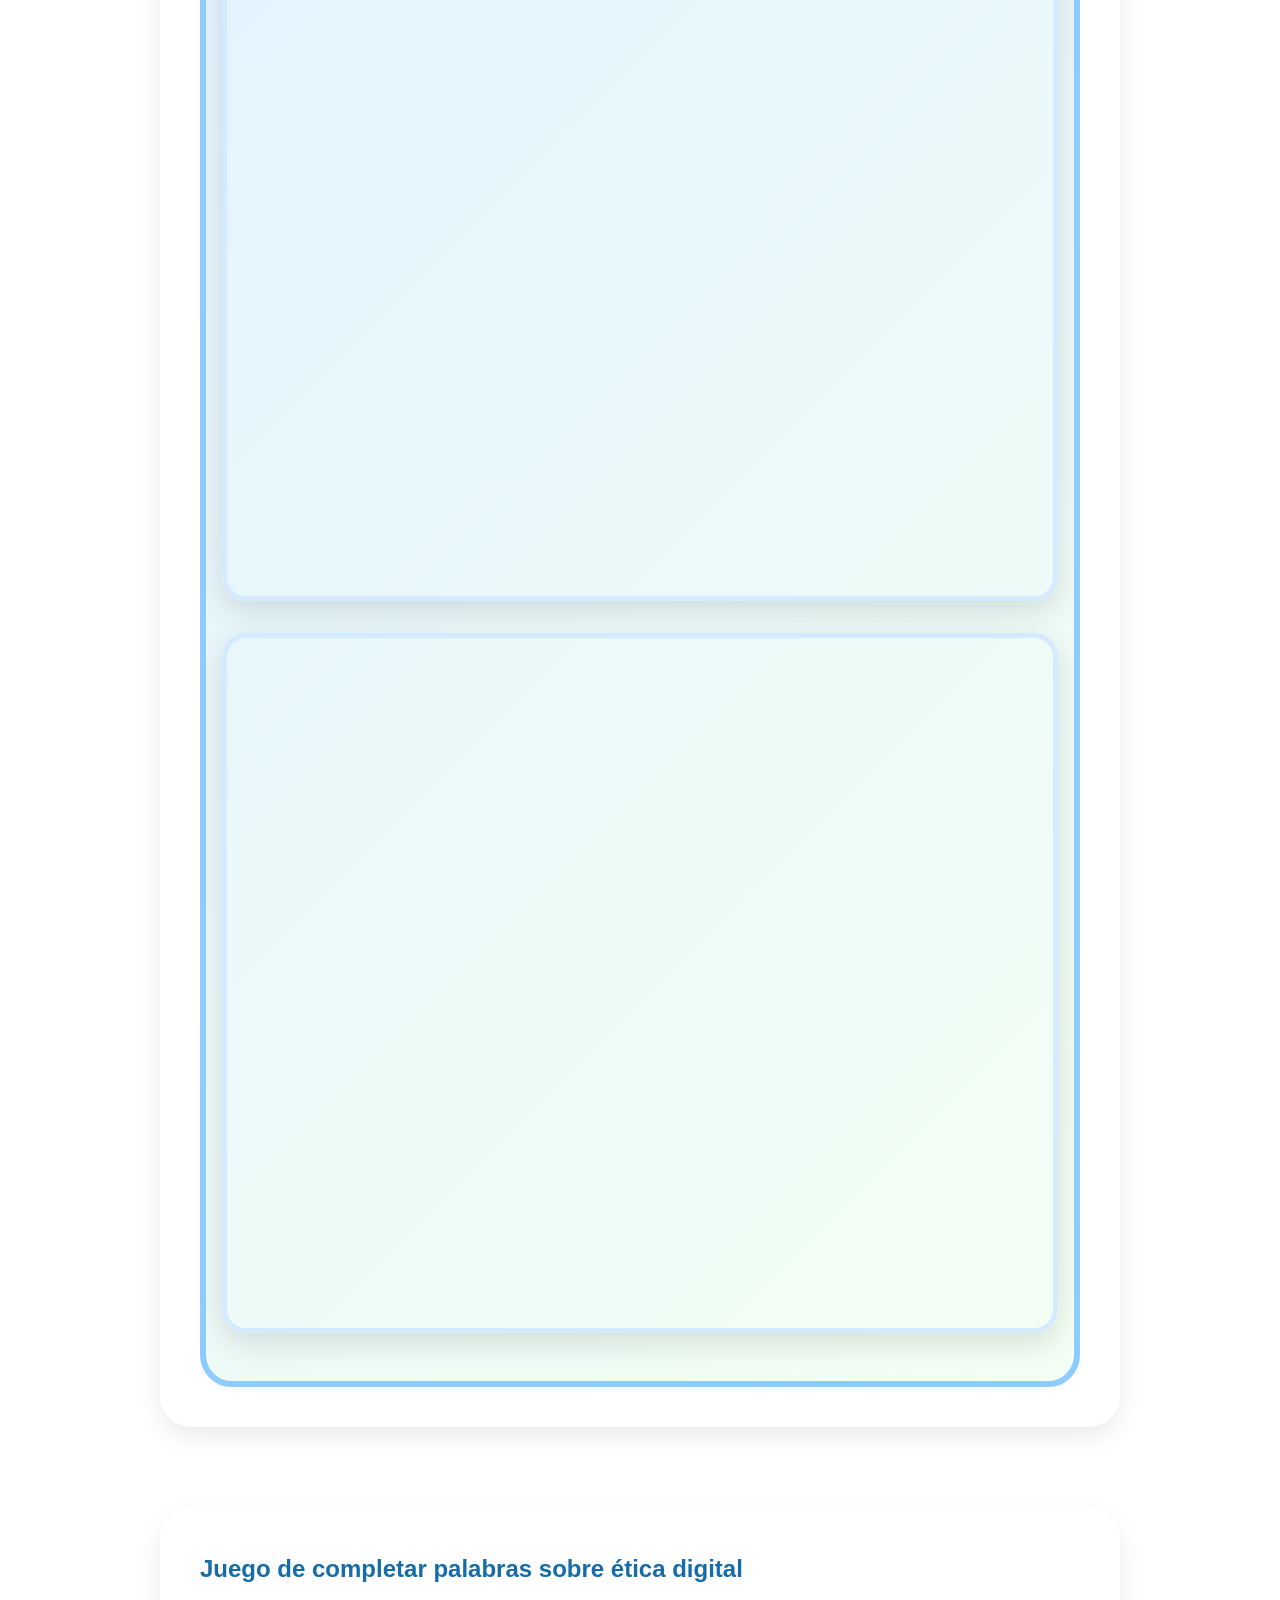
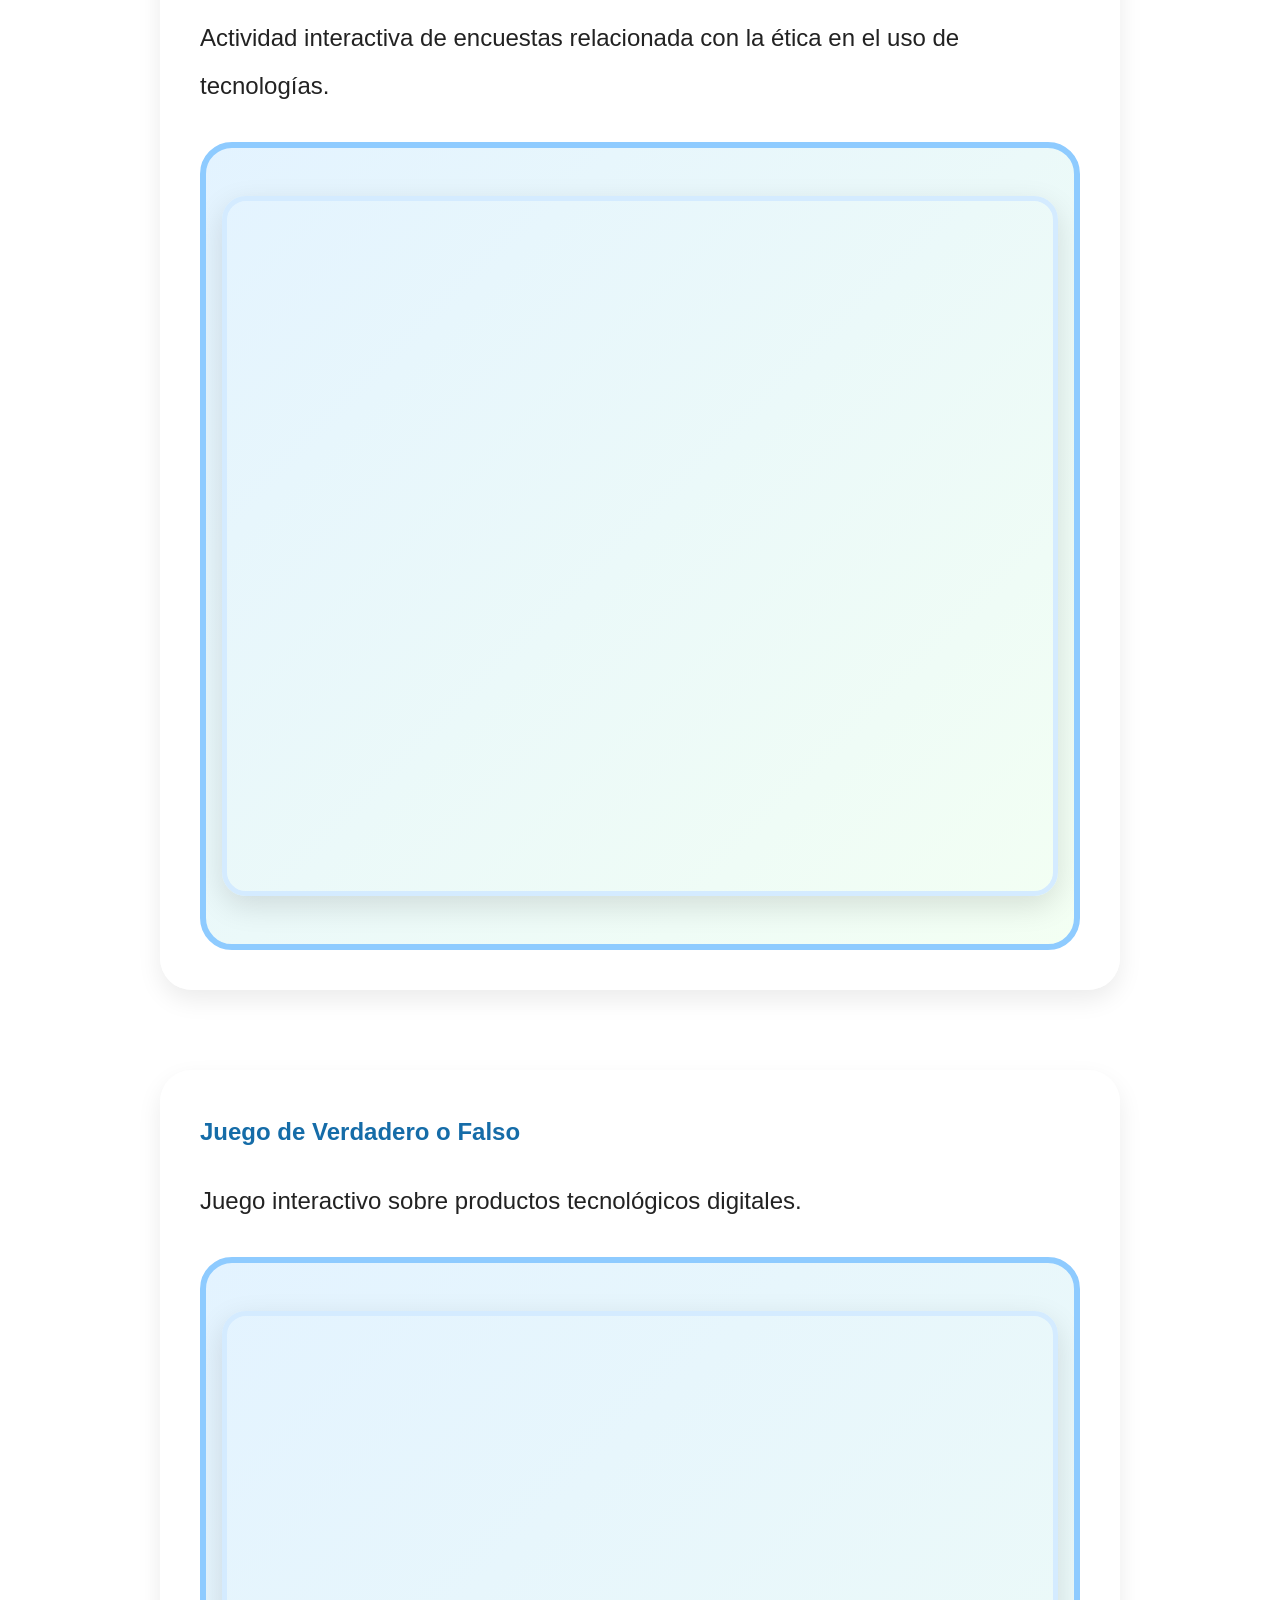
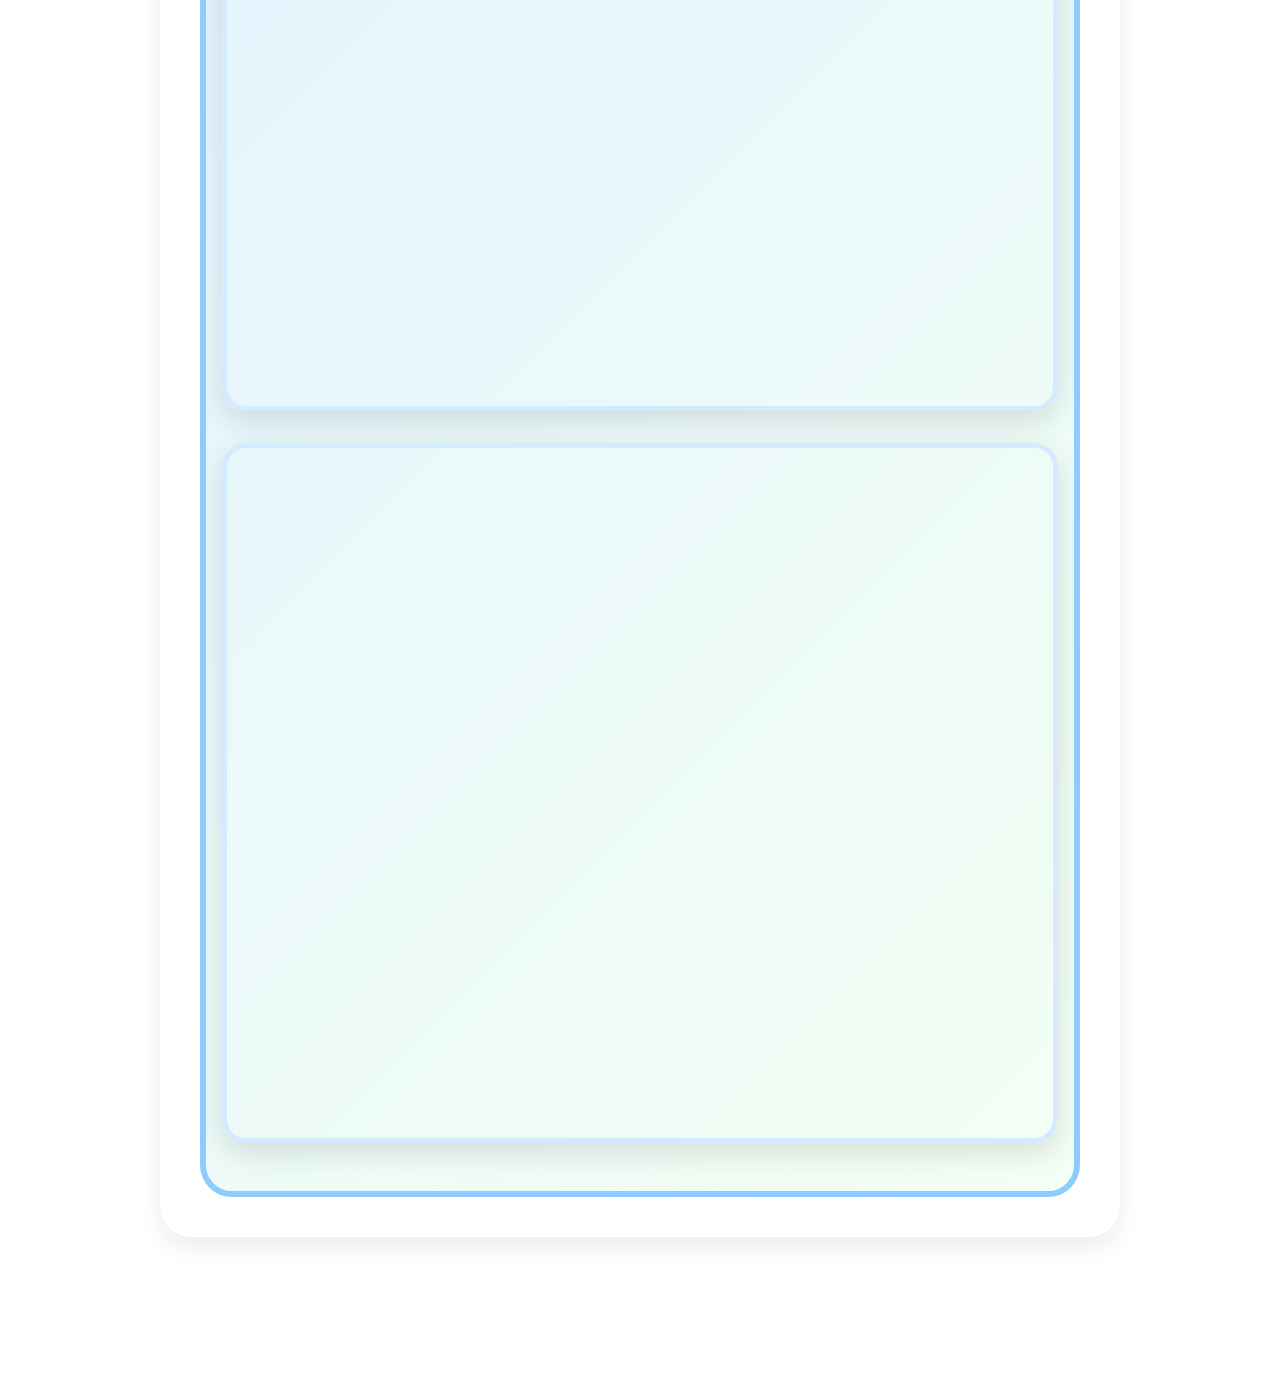
==== commit ac0f333e: "Unidad 2 semicompletada faltan videos" ====
--- a/index2.html
+++ b/index2.html
@@ -76,18 +76,22 @@
 
         <section aria-labelledby="unidad-responsabilidad">
             <article class="titulo-principal">
-                <img class="icono-titulo" src="./assets/icons/162mantechnologist_100505.svg" alt="Imagen de un hombre con una computadora a su lado">
-            <h1>
-                Uso Responsable de Productos Tecnológicos Digitales
-            </h1>
-                <img class="icono-circular" src="./assets/icons/164womantechnologist_100470.svg" alt="Imagen de una mujer con una computadora a su lado">
+                <img class="icono-titulo" src="./assets/icons/162mantechnologist2_100505.svg"
+                    alt="Imagen de un hombre con una computadora a su lado">
+                <h1>
+                    Uso Responsable de Productos Tecnológicos Digitales
+                </h1>
+                <img class="icono-titulo" src="./assets/icons/164womantechnologist2_100470.svg"
+                    alt="Imagen de una mujer con una computadora a su lado">
             </article>
-                <article class="subtitulo-principal">
-                    <img class="icono-circular" src="./assets/icons/computer_monitor_pc_hardware_screen_icon_142007.svg" alt="Imagen de una computadora de mesa">
-            <h2 id="unidad-responsabilidad">
-                Unidad II: Responsabilidad Digital
-            </h2>
-            <img class="icono-circular" src="./assets/icons/installation_application_software_10810.png" alt="Imagen de una caja con un disco al lado">
+            <article class="subtitulo-principal">
+                <img class="icono-circular" src="./assets/icons/computer_monitor_pc_hardware_screen_icon_142007.svg"
+                    alt="Imagen de una computadora de mesa">
+                <h2 id="unidad-responsabilidad">
+                    Unidad II: Responsabilidad Digital
+                </h2>
+                <img class="icono-circular" src="./assets/icons/installation_application_software_10810.png"
+                    alt="Imagen de una caja con un disco al lado">
             </article>
 
         </section>
@@ -130,9 +134,12 @@
                         correctamente las tecnologías.
                     </p>
                     <figure>
-                        <img src="./assets/images/responsa1.jpg" alt="Una fotografía de un programador trabajando de noche en una habitación oscura. Se ve al hombre de espaldas, sentado frente a un escritorio de madera con múltiples pantallas, iluminado principalmente por el brillo azul y magenta de sus dispositivos y líneas de código proyectadas en la pared.">
-                        <img src="./assets/images/responsa2.jpg" alt="Una fotografía en plano medio de un desarrollador de software trabajando en una oficina compartida o espacio de coworking. El hombre está sentado de perfil, concentrado en sus pantallas dentro de un ambiente de oficina moderno y cálidamente iluminado, con un fondo suavemente desenfocado.">
-                        <img src="./assets/images/responsa3.jpg" alt="Una ilustración colorida en estilo cómic o novela gráfica que muestra a un joven estudiante o programador en su escritorio de estudio. El personaje se encuentra de perfil, rodeado por una gran cantidad de notas adhesivas e implementos de oficina, creando una atmósfera de alta concentración o preparación para un examen.">
+                        <img src="./assets/images/responsa1.jpg"
+                            alt="Una fotografía de un programador trabajando de noche en una habitación oscura. Se ve al hombre de espaldas, sentado frente a un escritorio de madera con múltiples pantallas, iluminado principalmente por el brillo azul y magenta de sus dispositivos y líneas de código proyectadas en la pared.">
+                        <img src="./assets/images/responsa2.jpg"
+                            alt="Una fotografía en plano medio de un desarrollador de software trabajando en una oficina compartida o espacio de coworking. El hombre está sentado de perfil, concentrado en sus pantallas dentro de un ambiente de oficina moderno y cálidamente iluminado, con un fondo suavemente desenfocado.">
+                        <img src="./assets/images/responsa3.jpg"
+                            alt="Una ilustración colorida en estilo cómic o novela gráfica que muestra a un joven estudiante o programador en su escritorio de estudio. El personaje se encuentra de perfil, rodeado por una gran cantidad de notas adhesivas e implementos de oficina, creando una atmósfera de alta concentración o preparación para un examen.">
                     </figure>
 
                 </article>
@@ -159,8 +166,12 @@
                         y desinformación.
                     </p>
                     <figure>
-                        <img src="" alt="">
-                        <figcaption>Imagen representativa de personas haciendo uso de las redes sociales</figcaption>
+                        <img src="./assets/images/responsa16.jpg"
+                            alt="La imagen muestra una pantalla de teléfono móvil con una cuadrícula de iconos de aplicaciones de redes sociales. Se pueden ver claramente los logotipos de Facebook, Twitter, LinkedIn, Instagram, YouTube, Google+, Tumblr, Vimeo, Vine y WhatsApp. La pantalla tiene un fondo azul oscuro y los iconos están dispuestos en filas y columnas. La imagen está tomada en un ángulo, lo que da una perspectiva de la pantalla del teléfono."
+                            class="imagen-traviesa">
+                        <img src="./assets/images/responsa17.jpg"
+                            alt="Este es un árbol estilizado con ramas que se extienden y están adornadas con varios iconos que representan diferentes aspectos de la tecnología y las redes sociales. En la parte superior, hay un icono de RSS, un portapapeles y una figura de persona. A lo largo de las ramas, se pueden ver iconos como auriculares, un pájaro, el logotipo de Facebook, un candado abierto, un icono de Twitter, una calculadora, un pulgar hacia arriba, un corazón, una cámara, un globo terráqueo, un icono de búsqueda, un ordenador, un ratón de ordenador, un icono de compartir, un sobre, un candado cerrado, una cámara de vídeo, un ojo, un teléfono y un carrito de compras. El árbol tiene un tronco oscuro y las ramas se curvan y entrelazan, creando una composición visualmente atractiva. El fondo es un degradado suave de color crema a gris, lo que hace que los iconos coloridos resalten. La imagen evoca la idea de la interconexión y la abundancia de información y servicios disponibles en el mundo digital."
+                            class="imagen-traviesa">
                     </figure>
 
                     <p>
@@ -171,8 +182,10 @@
                         y respetuosa.
                     </p>
                     <figure>
-                        <img src="./assets/images/responsa4.jpg" alt="Una fotografía artística y conceptual en primer plano de una computadora portátil semiabierta que emite una explosión de luz multicolor. La composición destaca por sus contrastes lumínicos intensos y psicodélicos que bañan tanto el dispositivo como la superficie sobre la que se apoya, creando un ambiente tecnológico y creativo.">
-                        <img src="./assets/images/responsa5.jpg" alt="Una fotografía en primer plano que muestra las manos de una mujer sosteniendo una tableta digital (iPad) blanca. En la pantalla del dispositivo está abierta la página de inicio del buscador de Google con el teclado virtual desplegado, todo situado sobre el fondo desenfocado de un establecimiento comercial o cafetería.">
+                        <img class="imagen-traviesa" src="./assets/images/responsa4.jpg"
+                            alt="Una fotografía artística y conceptual en primer plano de una computadora portátil semiabierta que emite una explosión de luz multicolor. La composición destaca por sus contrastes lumínicos intensos y psicodélicos que bañan tanto el dispositivo como la superficie sobre la que se apoya, creando un ambiente tecnológico y creativo.">
+                        <img class="imagen-traviesa" src="./assets/images/responsa5.jpg"
+                            alt="Una fotografía en primer plano que muestra las manos de una mujer sosteniendo una tableta digital (iPad) blanca. En la pantalla del dispositivo está abierta la página de inicio del buscador de Google con el teclado virtual desplegado, todo situado sobre el fondo desenfocado de un establecimiento comercial o cafetería.">
                     </figure>
                 </article>
             </details>
@@ -207,9 +220,12 @@
                         de tecnologías digitales.
                     </p>
                     <figure>
-                        <img src="./assets/images/responsa6.jpg" alt="Una fotografía en plano medio de un hombre trabajando con su computadora portátil al aire libre en una azotea. El sujeto está sentado de frente, sonriendo levemente y concentrado en su pantalla, teniendo como telón de fondo el impresionante paisaje urbano de Dubái bajo un cielo azul despejado.">
-                        <img src="./assets/images/responsa7.jpg" alt="Una fotografía en primer plano y con perspectiva en diagonal de las manos de una persona utilizando el panel táctil de una computadora portátil. La imagen tiene un enfoque selectivo muy marcado, centrando la nitidez en el dispositivo y las manos en primer plano, mientras que el resto de la oficina se difumina suavemente.">
-                        <img src="./assets/images/responsa8.jpg" alt="Una fotografía de plano medio de una mujer ingeniera o técnica concentrada en soldar componentes electrónicos en un taller. La escena captura un momento de alta precisión y trabajo manual, iluminada por luces ambientales de estudio que añaden destellos rojizos en el entorno.">
+                        <img class="imagen-traviesa" src="./assets/images/responsa6.jpg"
+                            alt="Una fotografía en plano medio de un hombre trabajando con su computadora portátil al aire libre en una azotea. El sujeto está sentado de frente, sonriendo levemente y concentrado en su pantalla, teniendo como telón de fondo el impresionante paisaje urbano de Dubái bajo un cielo azul despejado.">
+                        <img class="imagen-traviesa" src="./assets/images/responsa7.jpg"
+                            alt="Una fotografía en primer plano y con perspectiva en diagonal de las manos de una persona utilizando el panel táctil de una computadora portátil. La imagen tiene un enfoque selectivo muy marcado, centrando la nitidez en el dispositivo y las manos en primer plano, mientras que el resto de la oficina se difumina suavemente.">
+                        <img class="imagen-traviesa" src="./assets/images/responsa8.jpg"
+                            alt="Una fotografía de plano medio de una mujer ingeniera o técnica concentrada en soldar componentes electrónicos en un taller. La escena captura un momento de alta precisión y trabajo manual, iluminada por luces ambientales de estudio que añaden destellos rojizos en el entorno.">
                     </figure>
                 </article>
 
@@ -234,9 +250,11 @@
                         y dar crédito
                         a sus autores.
                     </p>
-<figure>
-                        <img src="./assets/images/responsa9.jpg" alt="Una estantería llena de libros antiguos, muchos de ellos con lomos de cuero adornados con oro.">
-                        <img src="./assets/images/responsa10.jpg" alt="Libro, celular y laptop encadenados.">
+                    <figure>
+                        <img class="imagen-traviesa" src="./assets/images/responsa9.jpg"
+                            alt="Una estantería llena de libros antiguos, muchos de ellos con lomos de cuero adornados con oro.">
+                        <img class="imagen-traviesa" src="./assets/images/responsa10.jpg"
+                            alt="Libro, celular y laptop encadenados.">
                     </figure>
                 </article>
 
@@ -259,7 +277,30 @@
                         y privacidad de las personas.
                     </p>
                     <figure>
-                        <img src="./assets/images/responsa11.jpg" alt="La imagen muestra un conjunto de cámaras de seguridad montadas en un poste. Las cámaras están dispuestas en fila, apuntando en diferentes direcciones, y están conectadas por cables. El cielo nublado y la iluminación tenue sugieren un ambiente sombrío o de vigilancia. La composición de la imagen, con las cámaras como elemento principal y el cielo como fondo, crea una sensación de omnipresencia y control.">
+                        <img class="imagen-traviesa" src="./assets/images/responsa11.jpg"
+                            alt="La imagen muestra un conjunto de cámaras de seguridad montadas en un poste. Las cámaras están dispuestas en fila, apuntando en diferentes direcciones, y están conectadas por cables. El cielo nublado y la iluminación tenue sugieren un ambiente sombrío o de vigilancia. La composición de la imagen, con las cámaras como elemento principal y el cielo como fondo, crea una sensación de omnipresencia y control.">
+                        <img src="./assets/images/responsa18.svg"
+                            alt="Este icono minimalista representa la seguridad y la protección de datos genéticos, con una cadena de ADN estilizada sobre un candado cerrado dentro de un círculo azul.
+
+La composición del icono es simétrica y centrada, con el candado ocupando la parte inferior y la estructura del ADN curvándose por encima, creando una sensación de equilibrio y unidad visual. El ADN y el candado interactúan visualmente, sugiriendo que el candado está protegiendo o asegurando la información genética representada por la doble hélice. Los elementos están claramente definidos, asegurando una fácil identificación de su significado simbólico. El círculo azul actúa como un contorno que contiene y unifica los elementos gráficos, dándole un aspecto de insignia o sello.
+
+El sujeto principal es un candado de estilo gráfico moderno, representado en blanco sólido con un ojo de cerradura distintivo en su centro, lo que indica que está cerrado y seguro. Por encima del candado, se encuentra una representación simplificada de una cadena de ADN. Esta hélice está dibujada con líneas blancas nítidas, mostrando la doble espiral característica con travesaños verticales que simulan las bases nitrogenadas. La representación del ADN es estilizada, enfocándose en su estructura reconocible más que en el detalle biológico.
+
+El medio artístico es una ilustración digital, probablemente creada con software de diseño vectorial, lo que garantiza líneas limpias y escalabilidad sin pérdida de calidad. El estilo es minimalista y moderno, utilizando formas geométricas simples y colores planos. La ejecución técnica se caracteriza por la claridad y la concisión, donde cada elemento está cuidadosamente diseñado para transmitir su significado de manera efectiva. La elección creativa de superponer el ADN sobre el candado es una metáfora visual directa que comunica la idea de seguridad genética. Los bordes son nítidos y los colores sólidos contribuyen a un aspecto limpio y profesional.
+
+El entorno del icono es abstracto, limitado a un círculo azul brillante que sirve de fondo. Este fondo azul intenso proporciona un contraste suficiente para que los elementos blancos del candado y el ADN destaquen claramente, mejorando la legibilidad y el impacto visual. Las condiciones de iluminación son uniformes, sin sombras ni gradientes, lo que refuerza el estilo plano y minimalista. El color azul puede evocar sensaciones de confianza, tecnología y profesionalismo, mientras que el blanco simboliza pureza y seguridad. En conjunto, estos elementos ambientales crean una atmósfera de fiabilidad y protección en el ámbito de la información genética."
+                            class="imagen-traviesa">
+                        <img src="./assets/images/responsa19.jpg"
+                            alt="Una imagen 3D conceptualiza la seguridad de datos dentro de Europa, con un candado negro flotando sobre un mapa estilizado de Europa rodeado por las estrellas de la bandera de la Unión Europea sobre un fondo de código binario.
+
+La composición de la imagen es centralizada, con el candado y las estrellas formando un círculo alrededor de este, que a su vez está posicionado sobre un mapa de Europa. Las estrellas están dispuestas de forma circular, simulando la bandera de la Unión Europea, y el candado se encuentra en el centro del círculo, sugiriendo control o protección. El mapa de Europa se muestra como una silueta azul oscura y sombreada, con una capa de código binario (0s y 1s) superpuesta, lo que añade una dimensión digital y tecnológica a la escena. El encuadre es un plano medio que permite apreciar los elementos principales y su relación espacial.
+
+El sujeto principal es un candado negro, representado en 3D, con un diseño estilizado y moderno. Tiene una forma cuadrada con un arco de cierre distintivo, y se presenta flotando en el aire, lo que le confiere una sensación de importancia y aislamiento. A su alrededor, se encuentran doce estrellas amarillas, también renderizadas en 3D, que evocan el símbolo de la Unión Europea. Estas estrellas parecen estar ligeramente elevadas del plano inferior y dispuestas en un patrón circular alrededor del candado.
+
+La imagen es una ilustración digital 3D, caracterizada por superficies lisas y un sombreado suave que resalta la tridimensionalidad de los objetos. El estilo es limpio y minimalista, enfocado en la transmisión de un concepto claro a través de símbolos visuales. La paleta de colores se limita principalmente a azules profundos, negro y amarillo vibrante, creando un contraste nítido y una estética tecnológica. La ejecución técnica es precisa, con un renderizado que permite ver el brillo y las sombras sutiles en las superficies del candado y las estrellas.
+
+El entorno es abstracto y simbólico. El fondo presenta un mapa de Europa en tonos azules oscuros, con una textura de código binario que evoca el mundo digital y la información. Las sombras proyectadas por el candado y las estrellas sobre el mapa de Europa añaden profundidad y realismo a la escena, a pesar de su naturaleza conceptual. La iluminación parece provenir de una fuente superior y lateral, creando un brillo suave en los bordes de los objetos y acentuando su forma. El ambiente general es serio, tecnológico y sugiere temas de seguridad, protección de datos y soberanía digital en el contexto de la Unión Europea."
+                            class="imagen-traviesa">
                     </figure>
 
                     <p>
@@ -269,7 +310,18 @@
                         o datos personales.
                     </p>
                     <figure>
-                        <img src="./assets/images/responsa12.jpg" alt="La imagen muestra una mano sosteniendo un candado amarillo y blanco frente a un fondo de código binario azul brillante. El código binario, compuesto por ceros y unos, representa la información digital. El candado es un símbolo universal de seguridad y protección. La combinación de estos elementos sugiere el concepto de seguridad de datos o ciberseguridad. La imagen evoca la idea de proteger información digital sensible en un mundo cada vez más interconectado.">
+                        <img class="imagen-traviesa" src="./assets/images/responsa20.jpg"
+                            alt="Una mano negra silueteada se cierne sobre un fondo abstracto de código binario digital azul y blanco, representando una barrera o entrada en el mundo digital.
+
+La composición de la imagen es minimalista y conceptual. Una mano humana, representada en silueta negra sólida, ocupa la parte central izquierda y la mitad inferior del encuadre. Sus dedos están extendidos, dando la impresión de que está a punto de tocar o de interactuar con el fondo. El fondo consiste en una densa y repetitiva matriz de números binarios (ceros y unos) dispuestos en líneas. Los números se presentan en un degradado de tonos azules y blancos, creando un efecto de profundidad y brillo que sugiere una pantalla o una corriente de datos. La mano actúa como un elemento discordante, un elemento físico que contrasta con la naturaleza digital y abstracta del fondo. El encuadre es cercano a la mano, lo que enfatiza su presencia y la hace parecer una barrera o una entrada en este universo binario. No hay otros elementos que distraigan, permitiendo que la interacción conceptual entre la mano y el código sea el foco principal.
+
+El sujeto clave es la silueta negra de una mano humana, con los cinco dedos extendidos. La ausencia de detalles internos hace que la mano sea un símbolo universal de intervención humana, control, o el acceso a un sistema. Su opacidad y color negro puro la distinguen claramente del fondo brillante y multicolor. La mano está posicionada de tal manera que parece flotar o interponerse en el flujo de información digital.
+
+El medio es digital, con un estilo gráfico que recuerda a las representaciones abstractas de tecnología e información. La ejecución técnica es limpia y directa, utilizando la silueta como una herramienta gráfica fuerte para transmitir un mensaje. El estilo es moderno y conceptual, enfocándose en la idea más que en el realismo. Las elecciones creativas giran en torno al contraste entre lo orgánico (la mano) y lo artificial (el código binario), y la implicación de la presencia humana dentro de los sistemas digitales.
+
+El escenario es abstracto, compuesto enteramente por código binario. Los números forman un patrón dinámico y brillante, con transiciones de color que van del azul profundo al blanco luminoso, sugiriendo iluminación desde atrás o un efecto de brillo intrínseco. Este fondo digital crea una atmósfera de misterio, complejidad y el vasto mundo de la información. Las condiciones de iluminación, aunque abstractas, crean un contraste dramático entre la oscuridad sólida de la mano y la luminosidad del código, generando una sensación de intriga y anticipación. El ambiente general es tecnológico, futurista y ligeramente enigmático, evocando la omnipresencia de los datos y la interacción humana con ellos.">
+                        <img class="imagen-traviesa" src="./assets/images/responsa12.jpg"
+                            alt="La imagen muestra una mano sosteniendo un candado amarillo y blanco frente a un fondo de código binario azul brillante. El código binario, compuesto por ceros y unos, representa la información digital. El candado es un símbolo universal de seguridad y protección. La combinación de estos elementos sugiere el concepto de seguridad de datos o ciberseguridad. La imagen evoca la idea de proteger información digital sensible en un mundo cada vez más interconectado.">
                     </figure>
 
                 </article>
@@ -294,9 +346,13 @@
                         de noticias falsas.
                     </p>
                     <figure>
-                        <img src="./assets/images/responsa13.jpg" alt="La imagen muestra una máscara blanca sobre un fondo oscuro lleno de líneas de código binario y texto digital, creando una atmósfera de misterio y ciberseguridad. La máscara, con sus ojos vacíos y expresión neutra, sugiere anonimato, mientras que el código que la rodea evoca el mundo de la informática y la piratería.">
-                        <img src="./assets/images/responsa14.jpg" alt="Una máscara de Guy Fawkes digital, que representa la cultura hacker, se superpone a un fondo de código de computadora y texto abstracto. El efecto glitch en la máscara y el código evoca un sentido de anonimato y piratería">
-                        <img src="./assets/images/responsa15.jpg" alt="Una imagen de primer plano de una pantalla de teléfono inteligente que muestra los resultados de búsqueda de Google para "analíticas". El primer resultado es para "Google Analytics - Mobile, Premium and", con un enlace seguido de la palabra "analytics"">
+                        <img class="imagen-traviesa" src="./assets/images/responsa13.jpg"
+                            alt="La imagen muestra una máscara blanca sobre un fondo oscuro lleno de líneas de código binario y texto digital, creando una atmósfera de misterio y ciberseguridad. La máscara, con sus ojos vacíos y expresión neutra, sugiere anonimato, mientras que el código que la rodea evoca el mundo de la informática y la piratería.">
+                        <img class="imagen-traviesa" src="./assets/images/responsa14.jpg"
+                            alt="Una máscara de Guy Fawkes digital, que representa la cultura hacker, se superpone a un fondo de código de computadora y texto abstracto. El efecto glitch en la máscara y el código evoca un sentido de anonimato y piratería">
+                        <img class="imagen-traviesa" src="./assets/images/responsa15.jpg" alt="Una imagen de primer plano de una pantalla de teléfono inteligente que muestra los resultados de búsqueda de Google para
+                            analíticas. El primer resultado es para Google Analytics - Mobile, Premium and , con un
+                            enlace seguido de la palabra analytics">
                     </figure>
 
                 </article>
@@ -321,8 +377,21 @@
                         y respetuosos.
                     </p>
                     <figure>
-                        <img src="" alt="">
-                        <figcaption>Imagen representativa de un grupo de personas de diferentes etnias y condiciones sociales levantando el pulgar</figcaption>
+                        <img src="./assets/images/responsa21.png"
+                            alt="La imagen muestra un patrón abstracto compuesto por piezas de rompecabezas interconectadas. Las piezas son de cuatro colores: rojo, azul oscuro, azul claro y amarillo. Cada pieza tiene la forma clásica de un rompecabezas, con salientes y hendiduras que encajan entre sí. El patrón se repite de manera uniforme, creando una sensación de orden y complejidad. La disposición de los colores es aleatoria, lo que añade dinamismo a la composición."
+                            class="imagen-traviesa">
+                        <img src="./assets/images/responsa22.png"
+                            alt="Manos de diversas tonalidades de piel unen sus dedos para formar un corazón sobre un fondo rosa suave."
+                            class="imagen-traviesa">
+                        <img src="./assets/images/responsa23.jpg"
+                            alt="La imagen presenta una multitud diversa de personas, todas mirando hacia el espectador, con la mayoría de sus rostros claramente visibles. Las personas son de diversas etnias, edades y géneros, y muchas llevan sonrisas amables. Están agrupadas en primer plano y en planos intermedios, creando una sensación de comunidad y cercanía. La composición es densa, con un gran número de personas que llenan el encuadre, y no hay un fondo distintivo más allá de un degradado sutil de colores cálidos en la parte superior de la imagen.
+
+Los colores son vibrantes y cálidos, con predominancia de tonos naranjas, rosas, azules y verdes en la ropa de las personas, y tonos de piel variados. La técnica de pintura, que recuerda a la acuarela, da a la imagen una textura suave y un aspecto ligeramente difuminado, especialmente en los bordes y las transiciones de color. Las líneas son definidas pero suaves, dando a cada persona una identidad única dentro de la colectividad.
+
+Las expresiones faciales son positivas y acogedoras, transmitiendo un mensaje de unidad y diversidad. Los detalles, como las arrugas alrededor de los ojos de las personas mayores, el brillo en sus ojos y la forma en que la luz incide en sus rostros, añaden realismo y profundidad a las representaciones. Se observan diferentes tipos de peinados y coberturas para la cabeza, como turbantes, gorras y cabello suelto, lo que refuerza la diversidad.
+
+La perspectiva es frontal, colocando al espectador en el centro de la escena, como si fuera parte de la multitud o estuviera siendo saludado por ella. Las cabezas y torsos de las personas son lo que más se ve, y algunas personas están ligeramente superpuestas, creando profundidad. A pesar de la gran cantidad de individuos, no hay una figura central dominante, sino un sentido de igual participación en el grupo. En resumen, la imagen celebra la diversidad humana a través de un retrato grupal optimista y colorido"
+                            class="imagen-traviesa">
                     </figure>
 
                 </article>
@@ -347,8 +416,26 @@
                         sobre el uso de medios digitales.
                     </p>
                     <figure>
-                        <img src="" alt="">
-                        <figcaption>Imagen representativa de dos personas discutiendo</figcaption>
+                        <img src="./assets/images/responsa24.jpg"
+                            alt="La imagen representa dos figuras humanoides en un espacio etéreo y abstracto. En el lado izquierdo, una figura femenina, translúcida y de color claro, está sentada con las piernas cruzadas y una mano apoyada en la barbilla, en una pose pensativa. Su cuerpo es suave y orgánico, con contornos difusos.
+
+En el lado derecho, una figura humanoide masculina, también translúcida pero con un brillo azulado y una textura de puntos o partículas luminosas, está sentada en una pose similar, mirando hacia la figura femenina. Se observa un punto de luz brillante en la cabeza de esta figura masculina, similar a una bombilla o un halo de energía.
+
+El fondo es una mezcla de colores cálidos y fríos, con tonos anaranjados, dorados y azules que se funden suavemente, evocando una atmósfera cósmica o espiritual. Hay pequeñas luces dispersas que simulan estrellas o partículas de energía.
+
+En los extremos de la imagen, tanto a la izquierda como a la derecha, se observan estructuras abstractas que parecen líneas curvas y entrelazadas, de color rojizo a la izquierda y azulado a la derecha, que enmarcan la escena y sugieren algún tipo de conexión o patrón energético.
+
+La composición es simétrica en cuanto a la disposición de las figuras, pero asimétrica en cuanto a sus características y coloración, creando un contraste visual interesante. El suelo sobre el que se sientan las figuras es reflectante, creando un reflejo vívido de ambas figuras y del entorno, lo que duplica la sensación de espacio y profundidad. Los reflejos son de colores cálidos y fríos, mezclándose en la superficie pulida. La iluminación general es suave y difusa, con puntos de luz más intensos emanando de las figuras y del fondo. La imagen transmite una sensación de conexión, meditación, trascendencia o comunicación interdimensional."
+                            class="imagen-traviesa">
+                        <img src="./assets/images/responsa25.jpg"
+                            alt="La imagen presenta un diseño simétrico y conceptual sobre un fondo gris claro uniforme. Muestra dos perfiles humanos de cabeza y cuello, uno a la izquierda y otro a la derecha, mirando uno hacia el otro. Las siluetas de los rostros y cuellos son negras sólidas, lo que resalta los detalles neuronales y cerebrales que se representan en el exterior de estas siluetas.
+
+La silueta de la izquierda está delineada por un contorno brillante y translúcido de color amarillo dorado. Este contorno sigue la forma de la cabeza, cerebro y cuello, mostrando una intrincada red de líneas que representan nervios y vasos sanguíneos. Dentro de la cabeza negra, se pueden apreciar las distintas partes del cerebro, como la corteza, el cerebelo y el tronco encefálico, también delineadas con el mismo color amarillo. El cuello muestra una representación esquemática de las vértebras cervicales, también en amarillo.
+
+La silueta de la derecha está delineada de manera similar, pero con un contorno de color azul eléctrico. Este contorno también detalla la estructura craneal, el cerebro y el cuello. El cerebro dentro de la silueta negra está representado con las mismas estructuras anatómicas que en el lado izquierdo, pero delineadas en azul. El cuello con las vértebras cervicales también está representado en azul.
+
+La composición es equilibrada, con ambas figuras ocupando aproximadamente la mitad izquierda y derecha de la imagen, respectivamente. El espacio vacío entre las dos cabezas crea una sensación de diálogo o conexión visual entre las dos representaciones. El estilo es limpio y moderno, con un ligero sombreado en los contornos que les da un aspecto tridimensional y brillante. La imagen parece simbolizar la comunicación, la cognición, la dualidad del pensamiento o incluso las diferencias y similitudes en los sistemas nerviosos o procesos mentales."
+                            class="imagen-traviesa">
                     </figure>
 
                 </article>
@@ -374,8 +461,27 @@
                         de la tecnología.
                     </p>
                     <figure>
-                        <img src="" alt="">
-                        <figcaption>Imagen representativa de una persona sujetando un libro</figcaption>
+                        <img src="./assets/images/responsa26.png"
+                            alt="La imagen muestra un diseño estilizado que evoca la bandera de la Unión Europea y un icono relacionado con la seguridad en la nube. El fondo es de un azul oscuro, vibrante, similar al de la bandera europea. Dispuestas en un círculo alrededor del centro de la imagen, hay doce estrellas amarillas, también representando la bandera de la UE. Estas estrellas tienen un ligero sombreado que les da una apariencia tridimensional, como si estuvieran ligeramente elevadas sobre el fondo azul.
+
+En el centro de la composición, se encuentra una nube blanca, también con un sutil sombreado para darle volumen. Dentro de la nube, hay un icono de un candado cerrado de color negro, que simboliza la seguridad y la protección. A la derecha del candado, dentro de la misma nube, hay un círculo verde con una marca de verificación blanca en su interior, lo que sugiere aprobación, conformidad o que la seguridad está garantizada.
+
+La composición es simétrica y se centra en el elemento central de la nube con los iconos. Los colores son primarios y contrastantes: el azul oscuro del fondo, el amarillo brillante de las estrellas y el blanco y negro del icono principal, con el toque verde de la marca de verificación. La iluminación parece ser uniforme, con sombras suaves que realzan la tridimensionalidad de los elementos. La imagen transmite un mensaje de seguridad, protección de datos y posible cumplimiento de normativas dentro del contexto de la Unión Europea, dado el uso de sus símbolos. El estilo es limpio y moderno, típico de un diseño gráfico conceptual."
+                            class="imagen-traviesa">
+                        <img src="./assets/images/responsa27.jpg" alt="Cuatro puños cerrados se sitúan en el centro de la imagen, formando un círculo compacto y unificado. Cada puño pertenece a una persona diferente, como indican los distintos tonos de piel y las mangas de sus camisas. El puño superior izquierdo pertenece a una persona que lleva una camisa blanca con finas rayas verticales. El puño superior derecho pertenece a alguien con una camisa blanca con un sutil estampado de lunares. El puño inferior izquierdo es de una persona con una camisa blanca lisa, mientras que el puño inferior derecho pertenece a alguien que lleva una camisa azul claro. Las manos están firmemente entrelazadas, lo que sugiere fuerza, colaboración y determinación.
+
+Rodeando el grupo central de puños hay cuatro estandartes morados diagonales que se cruzan entre sí, formando una X. Cada estandarte lleva la palabra «cambio» escrita en una fluida letra cursiva blanca. Los estandartes morados tienen un aspecto texturizado y cepillado, lo que les da un aire dinámico y algo artístico.
+
+El fondo es predominantemente blanco, pero está superpuesto por intrincadas líneas negras que se asemejan a vías neuronales o a una red en forma de telaraña. Estas líneas son más densas alrededor de los bordes de la imagen y parecen irradiar hacia afuera desde el centro, creando una sensación de complejidad y conectividad. En el centro mismo, donde se unen los puños, hay una pequeña ilustración blanca de un cerebro humano, representada en un estilo sencillo, similar a un boceto. 
+
+Traducción realizada con la versión gratuita del traductor DeepL.com" class="imagen-traviesa">
+                        <img src="./assets/images/responsa28.jpg"
+                            alt="La imagen es una representación gráfica abstracta con temática legal. En el centro, un círculo de color verde azulado oscuro contiene un apretón de manos entre dos personas vestidas con trajes negros y camisas blancas. Detrás del apretón de manos, se visualiza un documento con líneas horizontales negras que simulan texto, y un sello o certificado de color azul oscuro con una cinta roja.
+
+El fondo está compuesto por un patrón repetitivo de símbolos de párrafo (§) en varios tonos de verde azulado y azul claro. Estos símbolos están esparcidos de forma irregular, algunos son más grandes y opacos, mientras que otros son más pequeños y translúcidos, creando una sensación de profundidad y movimiento. También hay formas geométricas abstractas y bandas de color azul y verde azulado translúcido que se superponen, algunas de ellas con un contorno azul marino que sugiere la forma estilizada de una balanza de la justicia.
+
+La paleta de colores predominante es una gama de verdes azulados, azules y blanco, con toques de negro y rojo. La composición es simétrica en torno al círculo central, pero el patrón de fondo introduce una sensación de dinamismo y dispersión. La iluminación es uniforme y digital, sin sombras pronunciadas, lo que refuerza la naturaleza gráfica e ilustrativa de la imagen. La imagen parece destinada a representar conceptos como acuerdos legales, contratos, justicia o derecho."
+                            class="imagen-traviesa">
                     </figure>
 
                 </article>
@@ -390,317 +496,73 @@
 
         <section aria-labelledby="actividades-aprendizaje">
 
-            <h2 id="actividades-aprendizaje">
-                Actividades de aprendizaje
-            </h2>
-
-            <!-- ========================================= -->
-            <!-- COMPLETAR PALABRAS -->
-            <!-- ========================================= -->
-
-            <details open>
-
-                <summary>
-                    Ejercicio de completar palabras
-                </summary>
-
-                <!-- ========================================= -->
-                <!-- ACTIVIDAD VERDADERO O FALSO -->
-                <!-- ========================================= -->
-
-                <form id="actividad-vf-1" aria-labelledby="titulo-actividad-vf-1">
-
-                    <!-- ========================================= -->
-                    <!-- PREGUNTA 1 -->
-                    <!-- ========================================= -->
-
-                    <fieldset>
-
-                        <legend id="titulo-actividad-vf-1">
-
-                            Existen tres tipos de productos
-                            tecnológicos digitales:
-                            hardware, software y periféricos.
-
-                        </legend>
-
-                        <!-- OPCIÓN VERDADERO -->
-
-                        <label for="vf1-verdadero">
-
-                            <input type="radio" id="vf1-verdadero" name="pregunta-vf-1" value="verdadero"
-                                data-correct="false" data-feedback-correct="Correcto"
-                                data-feedback-incorrect="Incorrecto. La respuesta correcta es falso.">
-
-                            Verdadero
-
-                        </label>
-
-                        <!-- OPCIÓN FALSO -->
-
-                        <label for="vf1-falso">
-
-                            <input type="radio" id="vf1-falso" name="pregunta-vf-1" value="falso" data-correct="true"
-                                data-feedback-correct="Correcto"
-                                data-feedback-incorrect="Incorrecto. La respuesta correcta es falso.">
-
-                            Falso
-
-                        </label>
-
-                        <!-- FEEDBACK DINÁMICO -->
-
-                        <div id="feedback-vf-1" aria-live="polite" role="status">
-                        </div>
-
-                    </fieldset>
-
-                    <!-- ========================================= -->
-                    <!-- PREGUNTA 2 -->
-                    <!-- ========================================= -->
-
-                    <fieldset>
-
-                        <legend>
-
-                            La tecnología puede apoyar
-                            operaciones que van más allá
-                            de la informática y la robótica.
-
-                        </legend>
-
-                        <!-- OPCIÓN VERDADERO -->
-
-                        <label for="vf2-verdadero">
-
-                            <input type="radio" id="vf2-verdadero" name="pregunta-vf-2" value="verdadero"
-                                data-correct="true" data-feedback-correct="Correcto"
-                                data-feedback-incorrect="Incorrecto. La respuesta correcta es verdadero.">
-
-                            Verdadero
-
-                        </label>
-
-                        <!-- OPCIÓN FALSO -->
-
-                        <label for="vf2-falso">
-
-                            <input type="radio" id="vf2-falso" name="pregunta-vf-2" value="falso" data-correct="false"
-                                data-feedback-correct="Correcto"
-                                data-feedback-incorrect="Incorrecto. La respuesta correcta es verdadero.">
-
-                            Falso
-
-                        </label>
-
-                        <!-- FEEDBACK DINÁMICO -->
-
-                        <div id="feedback-vf-2" aria-live="polite" role="status">
-                        </div>
-
-                    </fieldset>
-
-                </form>
-
-                <!-- ========================================= -->
-                <!-- ACTIVIDAD COMPLETAR PALABRAS -->
-                <!-- ========================================= -->
-
-                <form id="actividad-completar-1" aria-labelledby="titulo-completar-1">
-
-                    <!-- ========================================= -->
-                    <!-- PREGUNTA 1 -->
-                    <!-- ========================================= -->
-
-                    <fieldset>
-
-                        <legend id="titulo-completar-1">
-
-                            Selecciona la palabra correcta
-                            para completar la oración.
-
-                        </legend>
-
-                        <p>
-
-                            Ante un comportamiento
-                            descuidado como publicar
-                            información personal,
-                            la
-
-                            <strong id="espacio-palabra-1">
-                                __________
-                            </strong>
-
-                            ayuda a proteger al usuario.
-
-                        </p>
-
-                        <!-- OPCIÓN 1 -->
-
-                        <label for="cp1-privacidad">
-
-                            <input type="radio" id="cp1-privacidad" name="pregunta-cp-1" value="privacidad"
-                                data-correct="true" data-target="espacio-palabra-1" data-word="privacidad"
-                                data-feedback-correct="Correcto"
-                                data-feedback-incorrect="Incorrecto. La palabra correcta es privacidad.">
-
-                            Privacidad
-
-                        </label>
-
-                        <!-- OPCIÓN 2 -->
-
-                        <label for="cp1-tecnologia">
-
-                            <input type="radio" id="cp1-tecnologia" name="pregunta-cp-1" value="tecnologia"
-                                data-correct="false" data-target="espacio-palabra-1" data-word="tecnologia"
-                                data-feedback-correct="Correcto"
-                                data-feedback-incorrect="Incorrecto. La palabra correcta es privacidad.">
-
-                            Tecnología
-
-                        </label>
-
-                        <!-- OPCIÓN 3 -->
-
-                        <label for="cp1-computacion">
-
-                            <input type="radio" id="cp1-computacion" name="pregunta-cp-1" value="computacion"
-                                data-correct="false" data-target="espacio-palabra-1" data-word="computacion"
-                                data-feedback-correct="Correcto"
-                                data-feedback-incorrect="Incorrecto. La palabra correcta es privacidad.">
-
-                            Computación
-
-                        </label>
-
-                        <!-- OPCIÓN 4 -->
-
-                        <label for="cp1-navegacion">
-
-                            <input type="radio" id="cp1-navegacion" name="pregunta-cp-1" value="navegacion"
-                                data-correct="false" data-target="espacio-palabra-1" data-word="navegacion"
-                                data-feedback-correct="Correcto"
-                                data-feedback-incorrect="Incorrecto. La palabra correcta es privacidad.">
-
-                            Navegación
-
-                        </label>
-
-                        <!-- FEEDBACK -->
-
-                        <div id="feedback-cp-1" aria-live="polite" role="status">
-                        </div>
-
-                    </fieldset>
-
-                    <!-- ========================================= -->
-                    <!-- PREGUNTA 2 -->
-                    <!-- ========================================= -->
-
-                    <fieldset>
-
-                        <legend>
-
-                            Selecciona las palabras correctas
-                            para completar la oración.
-
-                        </legend>
-
-                        <p>
-
-                            Gracias a la
-
-                            <strong id="espacio-palabra-2">
-                                __________
-                            </strong>
-
-                            y la
-
-                            <strong id="espacio-palabra-3">
-                                __________
-                            </strong>,
-
-                            las personas pueden acceder
-                            a oportunidades digitales
-                            sin importar sus diferencias.
-
-                        </p>
-
-                        <!-- OPCIÓN 1 -->
-
-                        <label for="cp2-inclusion">
-
-                            <input type="checkbox" id="cp2-inclusion" name="pregunta-cp-2" value="inclusion"
-                                data-correct="true" data-target="espacio-palabra-2" data-word="inclusión">
-
-                            Inclusión
-
-                        </label>
-
-                        <!-- OPCIÓN 2 -->
-
-                        <label for="cp2-diversidad">
-
-                            <input type="checkbox" id="cp2-diversidad" name="pregunta-cp-2" value="diversidad"
-                                data-correct="true" data-target="espacio-palabra-3" data-word="diversidad">
-
-                            Diversidad
-
-                        </label>
-
-                        <!-- OPCIÓN 3 -->
-
-                        <label for="cp2-algoritmo">
-
-                            <input type="checkbox" id="cp2-algoritmo" name="pregunta-cp-2" value="algoritmo"
-                                data-correct="false" data-word="algoritmo">
-
-                            Algoritmo
-
-                        </label>
-
-                        <!-- OPCIÓN 4 -->
-
-                        <label for="cp2-programacion">
-
-                            <input type="checkbox" id="cp2-programacion" name="pregunta-cp-2" value="programacion"
-                                data-correct="false" data-word="programación">
-
-                            Programación
-
-                        </label>
-
-                        <!-- FEEDBACK -->
-
-                        <div id="feedback-cp-2" aria-live="polite" role="status">
-                        </div>
-
-                    </fieldset>
-
-                </form>
-
-            </details>
+            <article class="actividad-interactiva" aria-labelledby="actividad-1">
+
+                <h3 id="actividad-1">
+                    Juego de completar palabras sobre ética digital
+                </h3>
+
+                <p id="descripcion-juego-1">
+                    Actividad interactiva de adivinanzas
+                    relacionada con la ética en el uso de tecnologías.
+                </p>
+
+                <div class="contenedor-actividad">
+                    <iframe title="Juego de Completar palabras 1"
+                        src="https://app.lumi.education/api/v1/run/3vrzsm/embed" allowfullscreen
+                        aria-describedby="descripcion-juego-1"
+                        allow="geolocation *; microphone *; camera *; midi *; encrypted-media *"></iframe>
+                    <iframe title="Juego de Completar palabras 2"
+                        src="https://app.lumi.education/api/v1/run/h11hON/embed" allowfullscreen
+                        aria-describedby="descripcion-juego-1"
+                        allow="geolocation *; microphone *; camera *; midi *; encrypted-media *"></iframe>
+                </div>
+
+            </article>
+            <article class="actividad-interactiva" aria-labelledby="actividad-2">
+
+                <h3 id="actividad-2">
+                    Juego de completar palabras sobre ética digital
+                </h3>
+
+                <p id="descripcion-juego-2">
+                    Actividad interactiva de encuestas
+                    relacionada con la ética en el uso de tecnologías.
+                </p>
+
+                <div class="contenedor-actividad">
+                    <iframe title="Juego de Completar palabras 1"
+                        src="https://app.lumi.education/api/v1/run/B9-Fdr/embed" allowfullscreen
+                        aria-describedby="descripcion-juego-2"
+                        allow="geolocation *; microphone *; camera *; midi *; encrypted-media *"></iframe>
+                </div>
+
+            </article>
+            <article class="actividad-interactiva" aria-labelledby="actividad-3">
+                <h3 id="actividad-3">
+                    Juego de Verdadero o Falso
+                </h3>
+
+                <p id="descripcion-juego-1">
+                    Juego interactivo sobre productos tecnológicos
+                    digitales.
+                </p>
+                <div class="contenedor-actividad"><iframe class="actividad-verdadero"
+                        title="Juego de Verdadero o Falso sobre ética digital 1"
+                        src="https://app.lumi.education/api/v1/run/OGzZ6H/embed" allowfullscreen
+                        aria-describedby="descripcion-juego-1"
+                        allow="geolocation *; microphone *; camera *; midi *; encrypted-media *"></iframe>
+                    <iframe class="actividad-verdadero" title="Juego de Verdadero o Falso sobre ética digital 2"
+                        src="https://app.lumi.education/api/v1/run/5QXtDN/embed" allowfullscreen
+                        aria-describedby="descripcion-juego-1"
+                        allow="geolocation *; microphone *; camera *; midi *; encrypted-media *">
+                </div>
+            </article>
 
         </section>
 
     </main>
 
-    <!-- ========================================= -->
-    <!-- FOOTER -->
-    <!-- ========================================= -->
-
-    <footer role="contentinfo">
-
-        <p>
-            Material educativo accesible
-            sobre responsabilidad digital
-            y ética tecnológica.
-        </p>
-
-    </footer>
-
 </body>
 
-</html>
+</html>
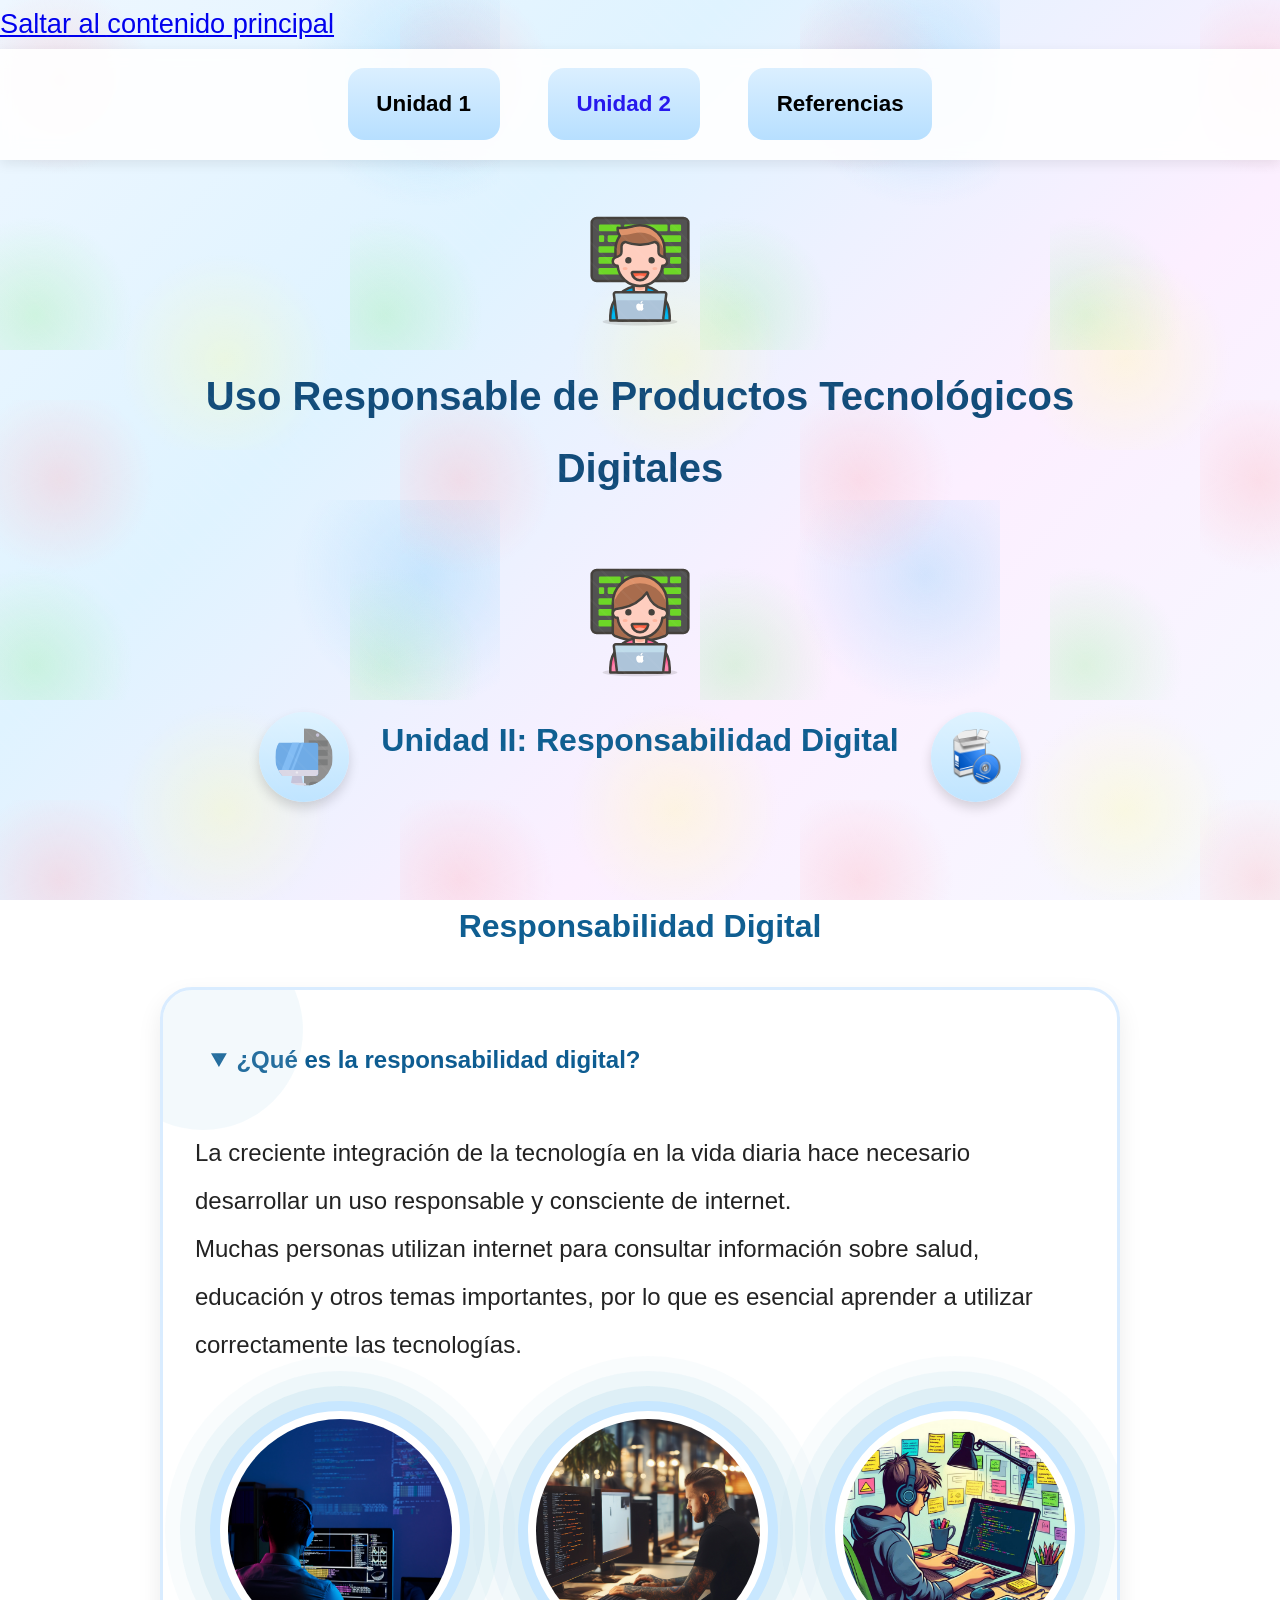
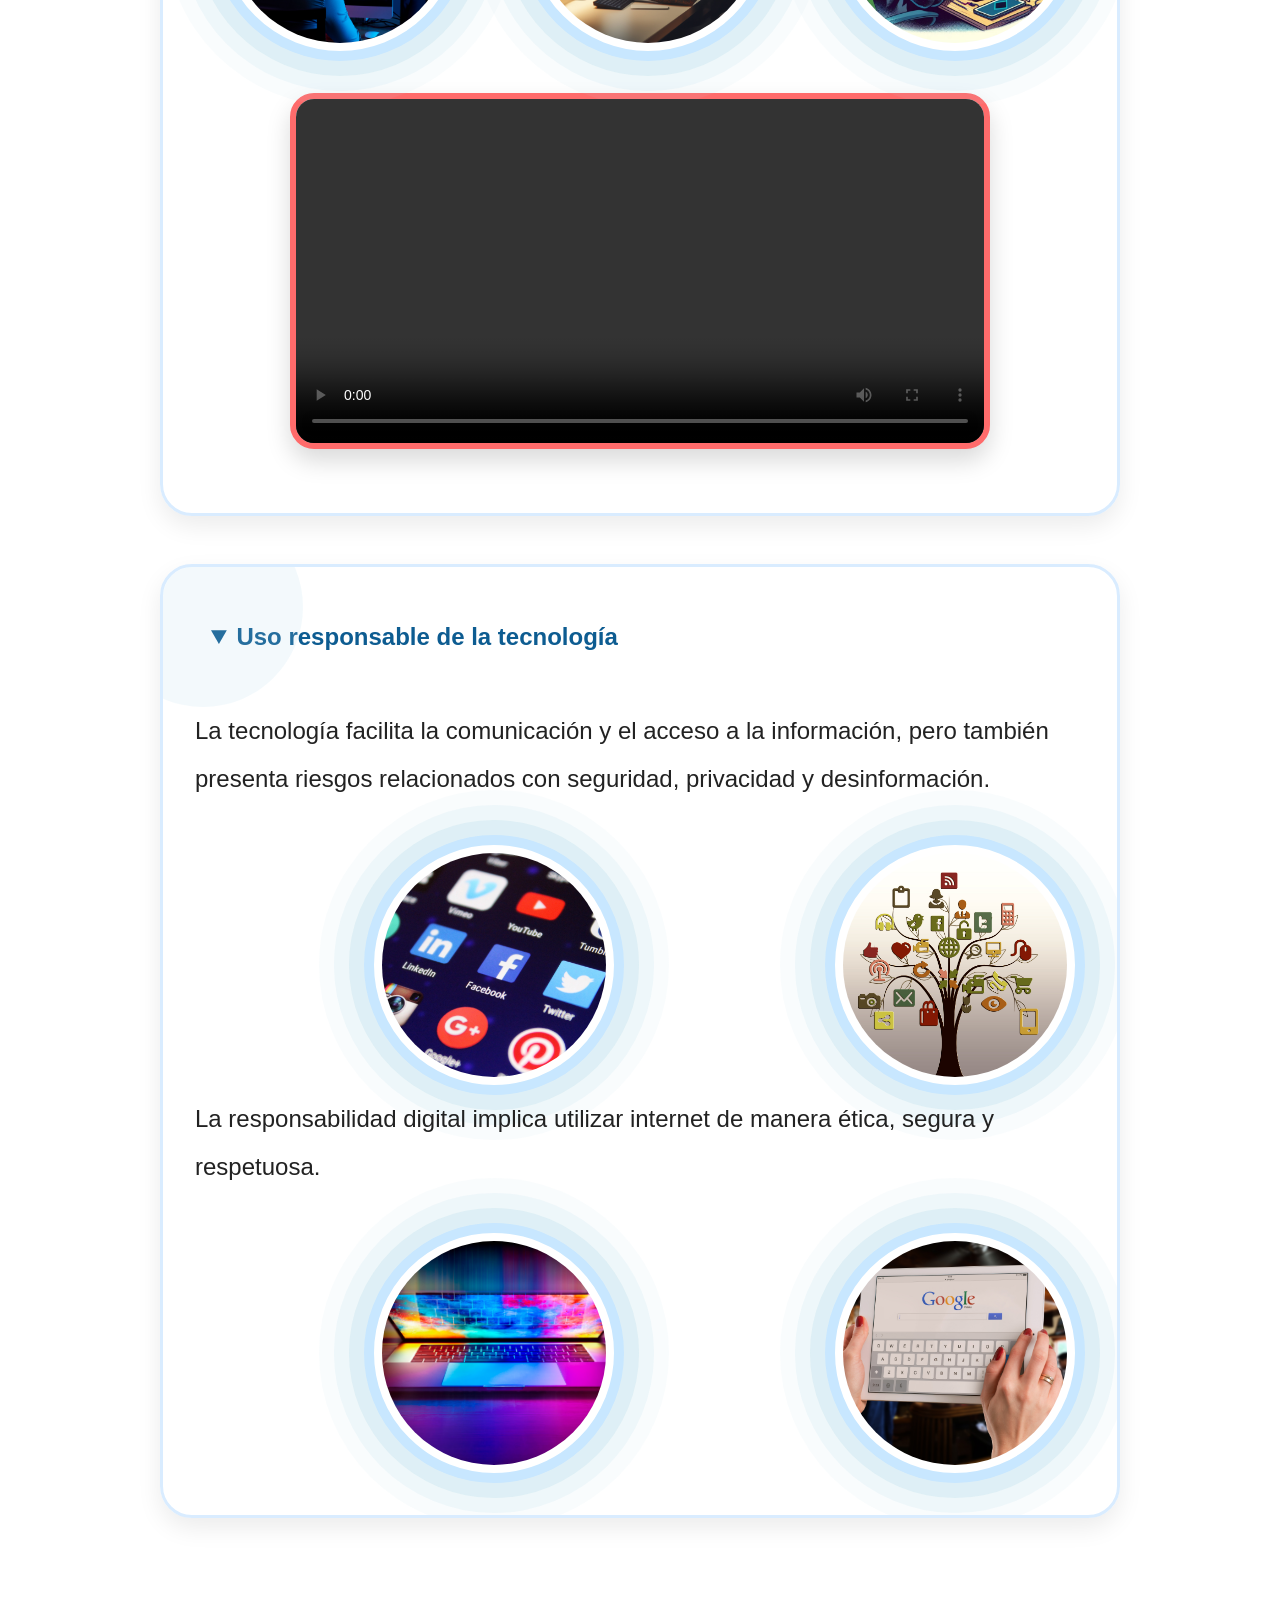
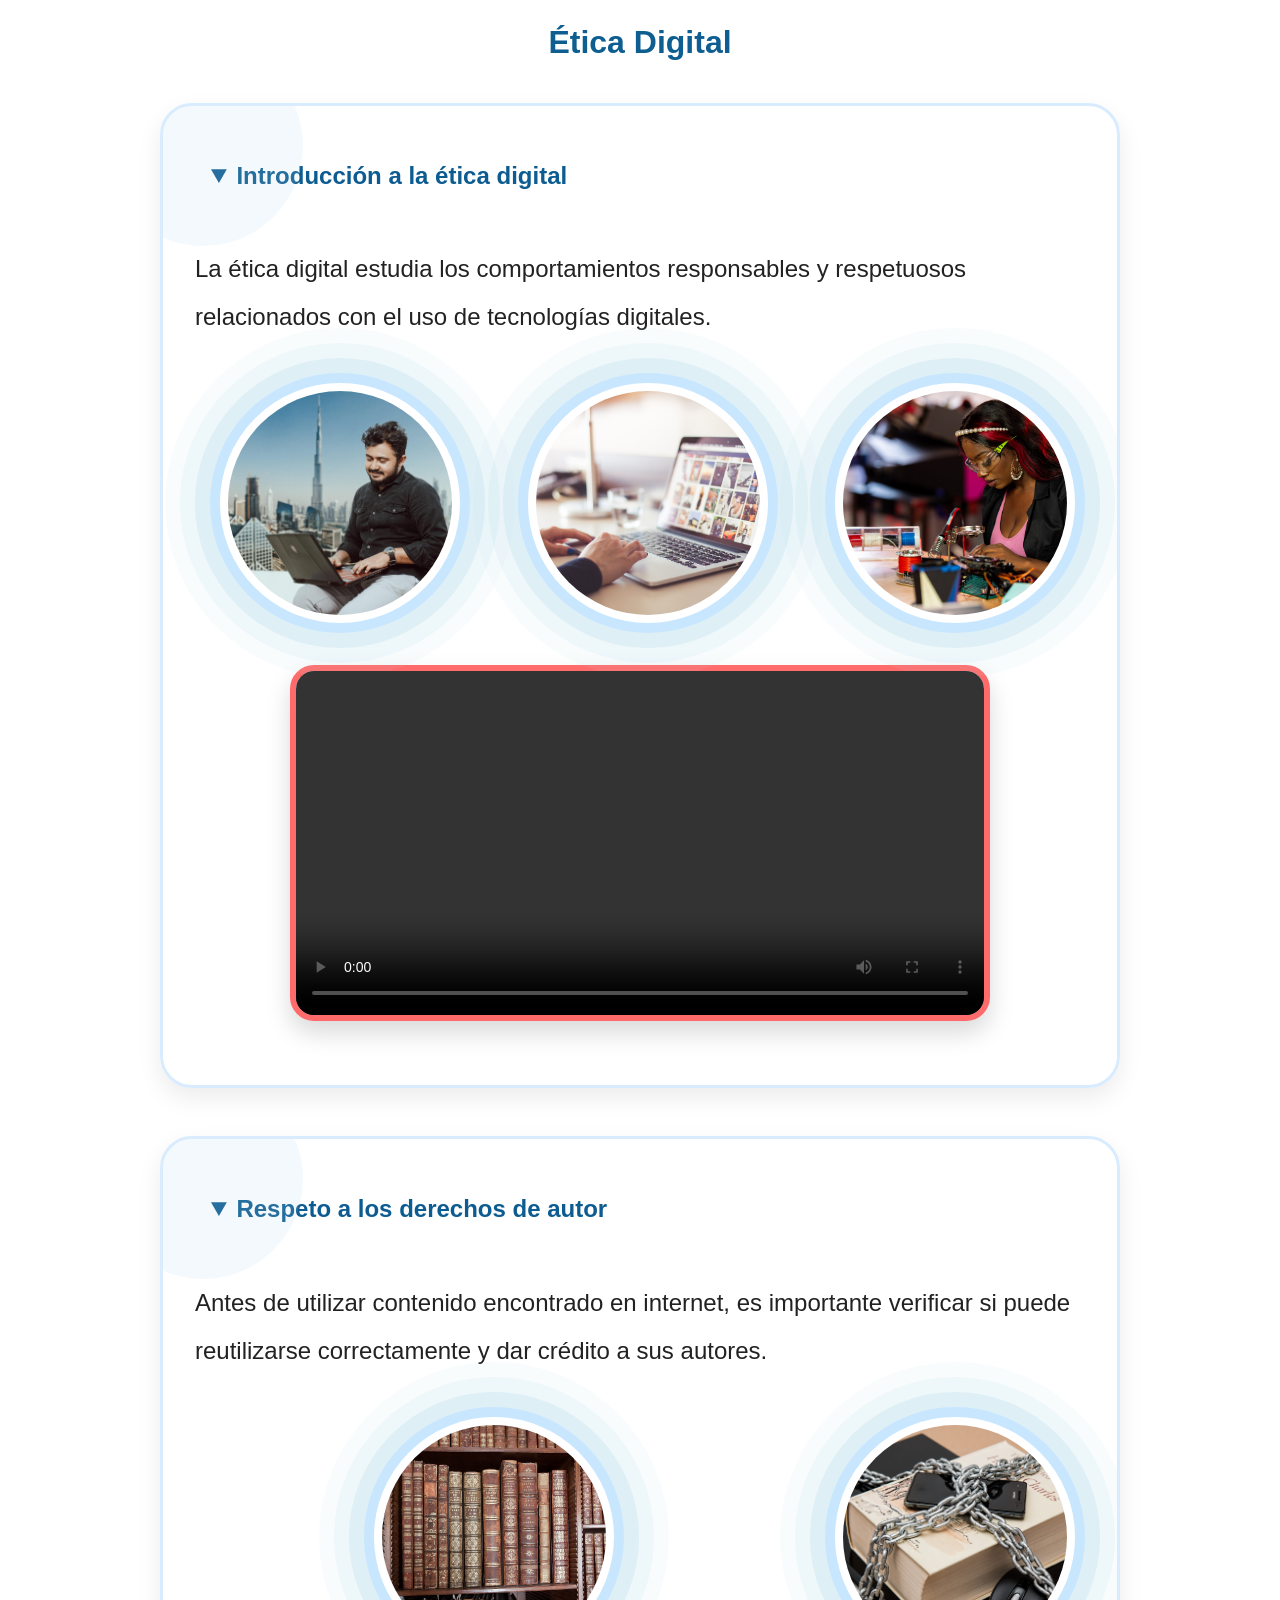
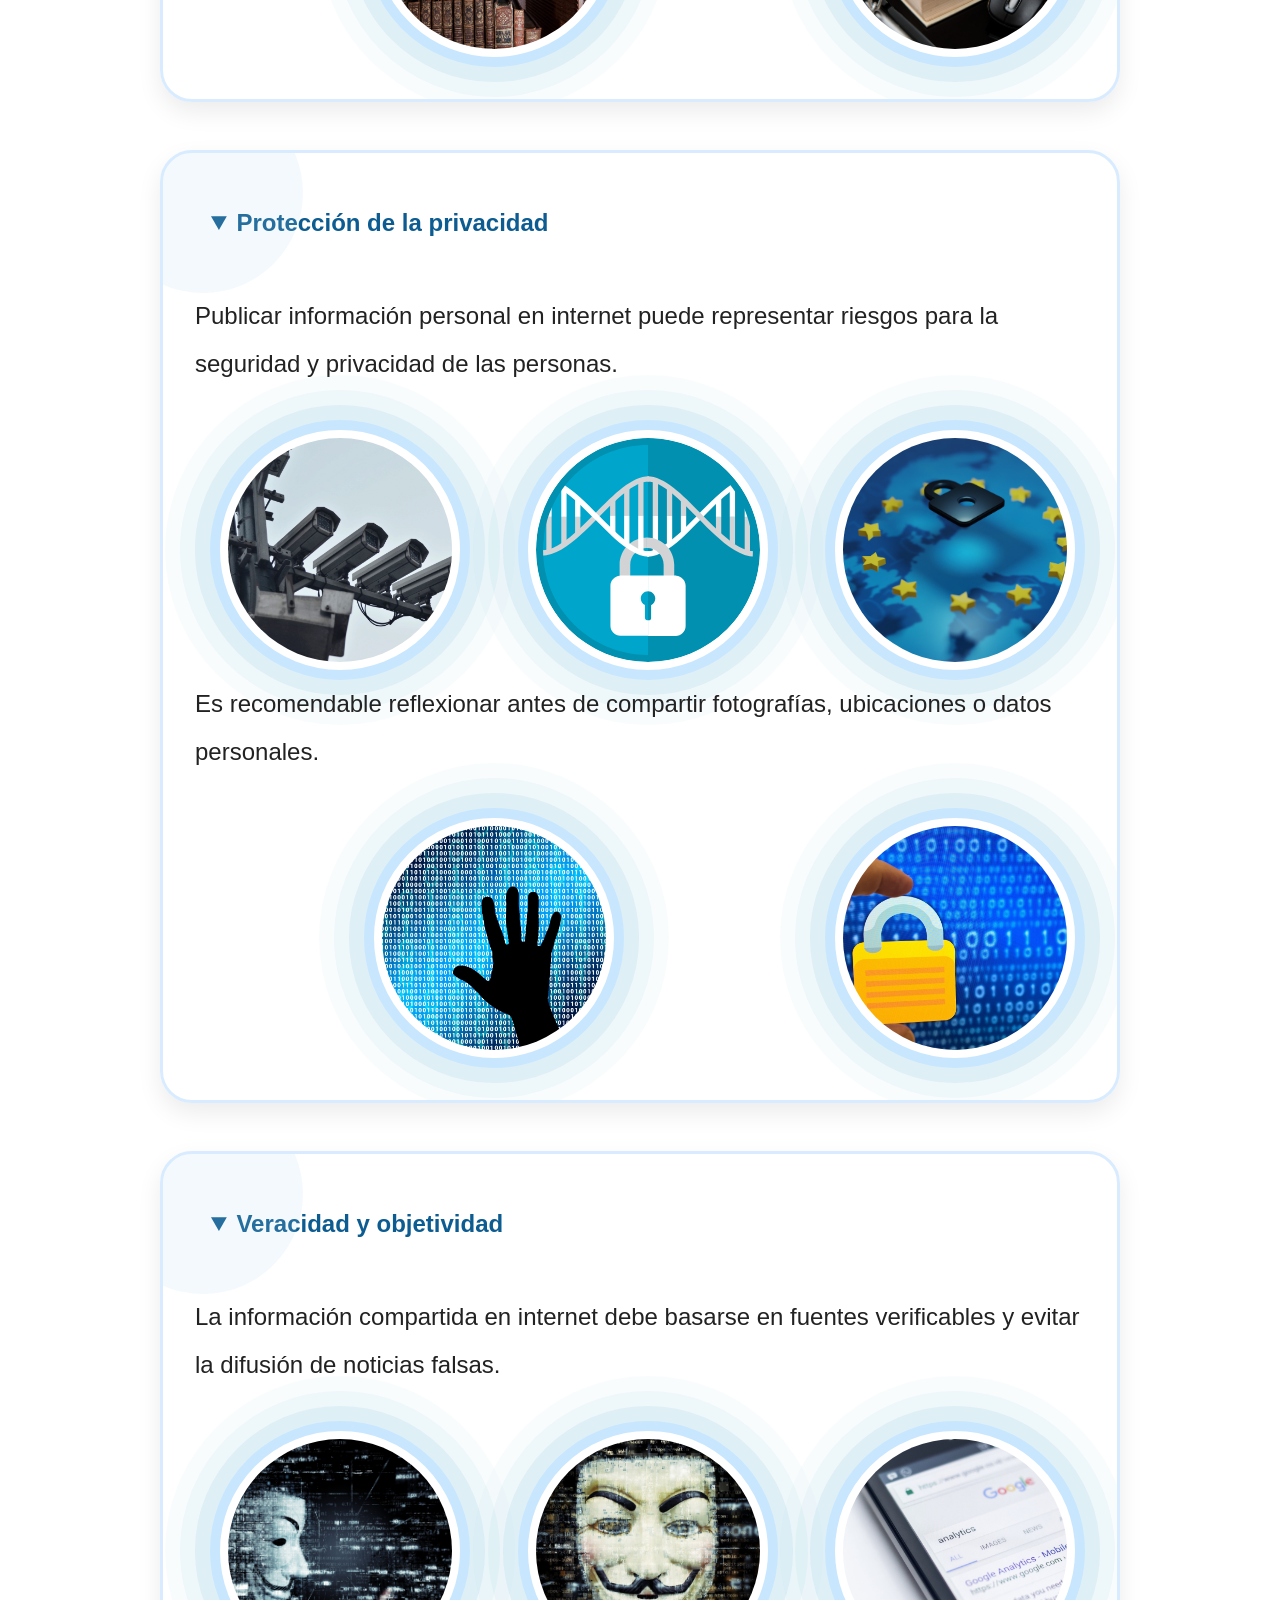
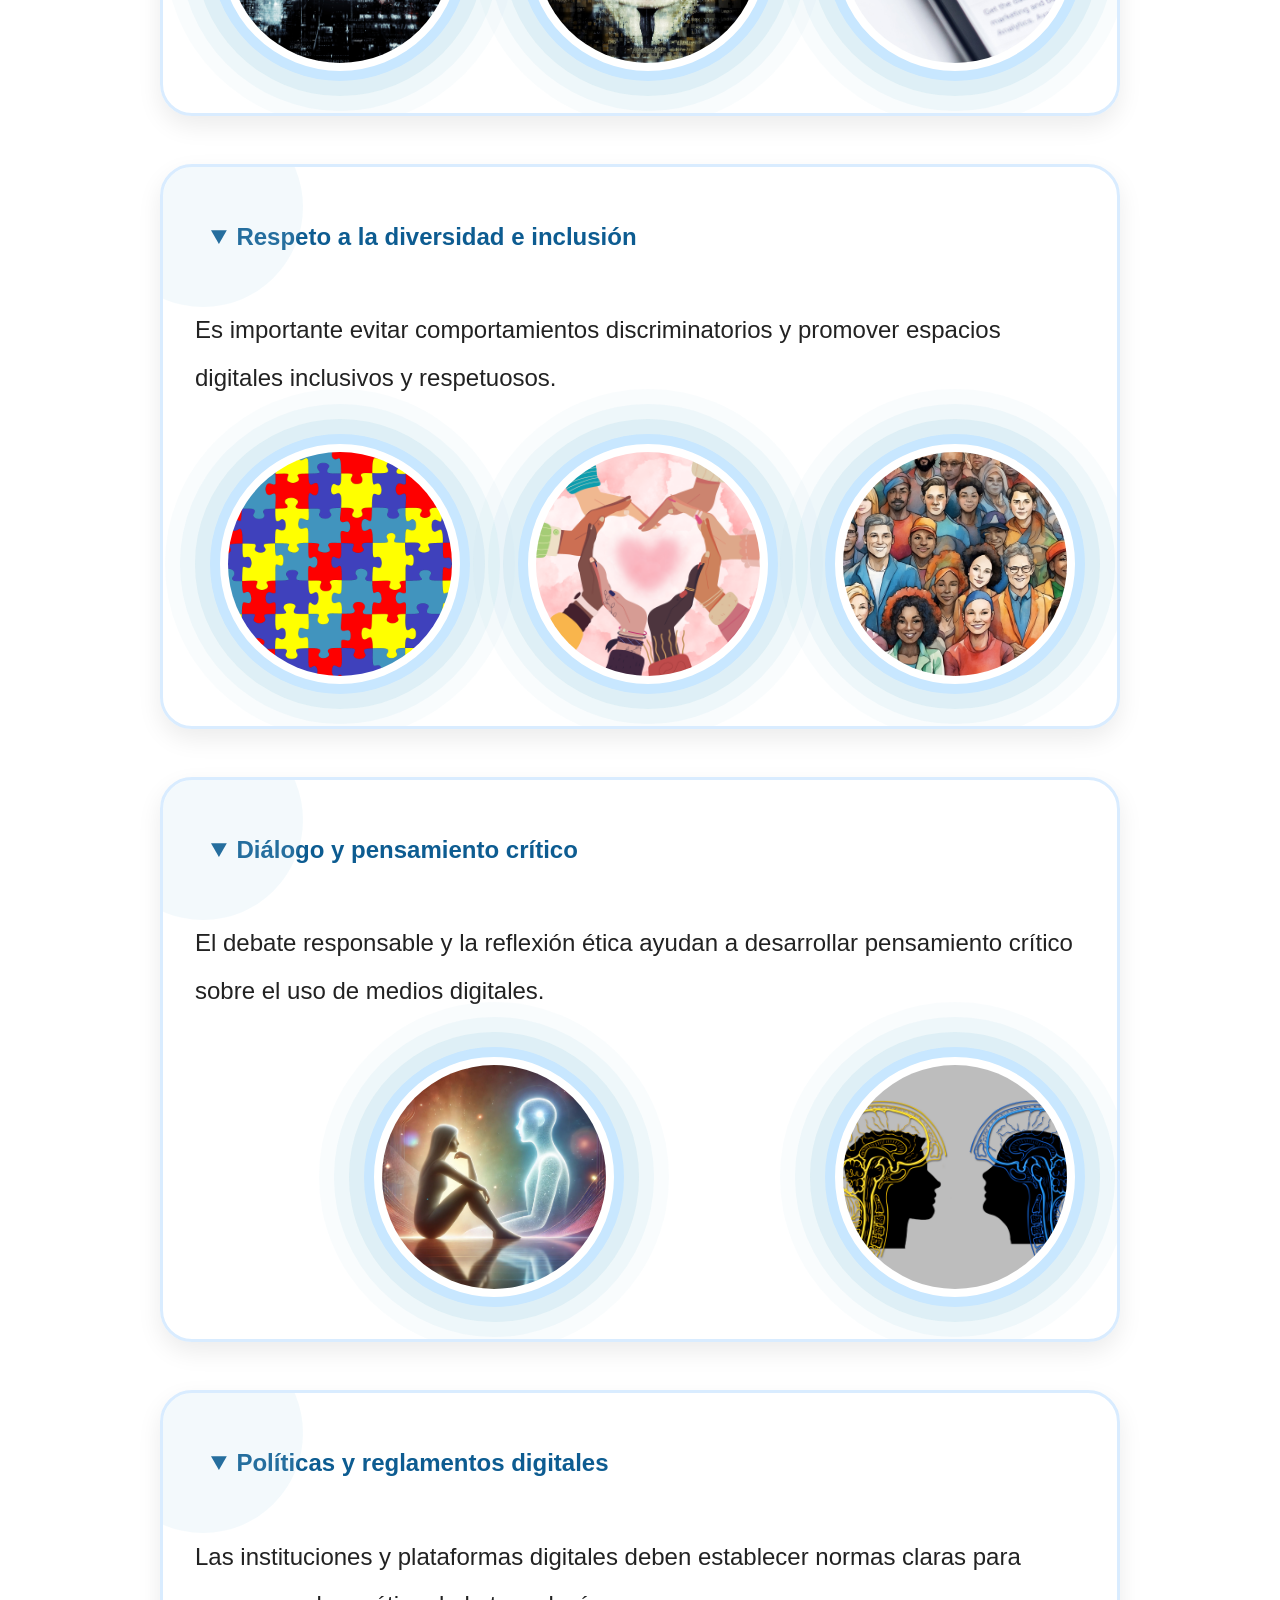
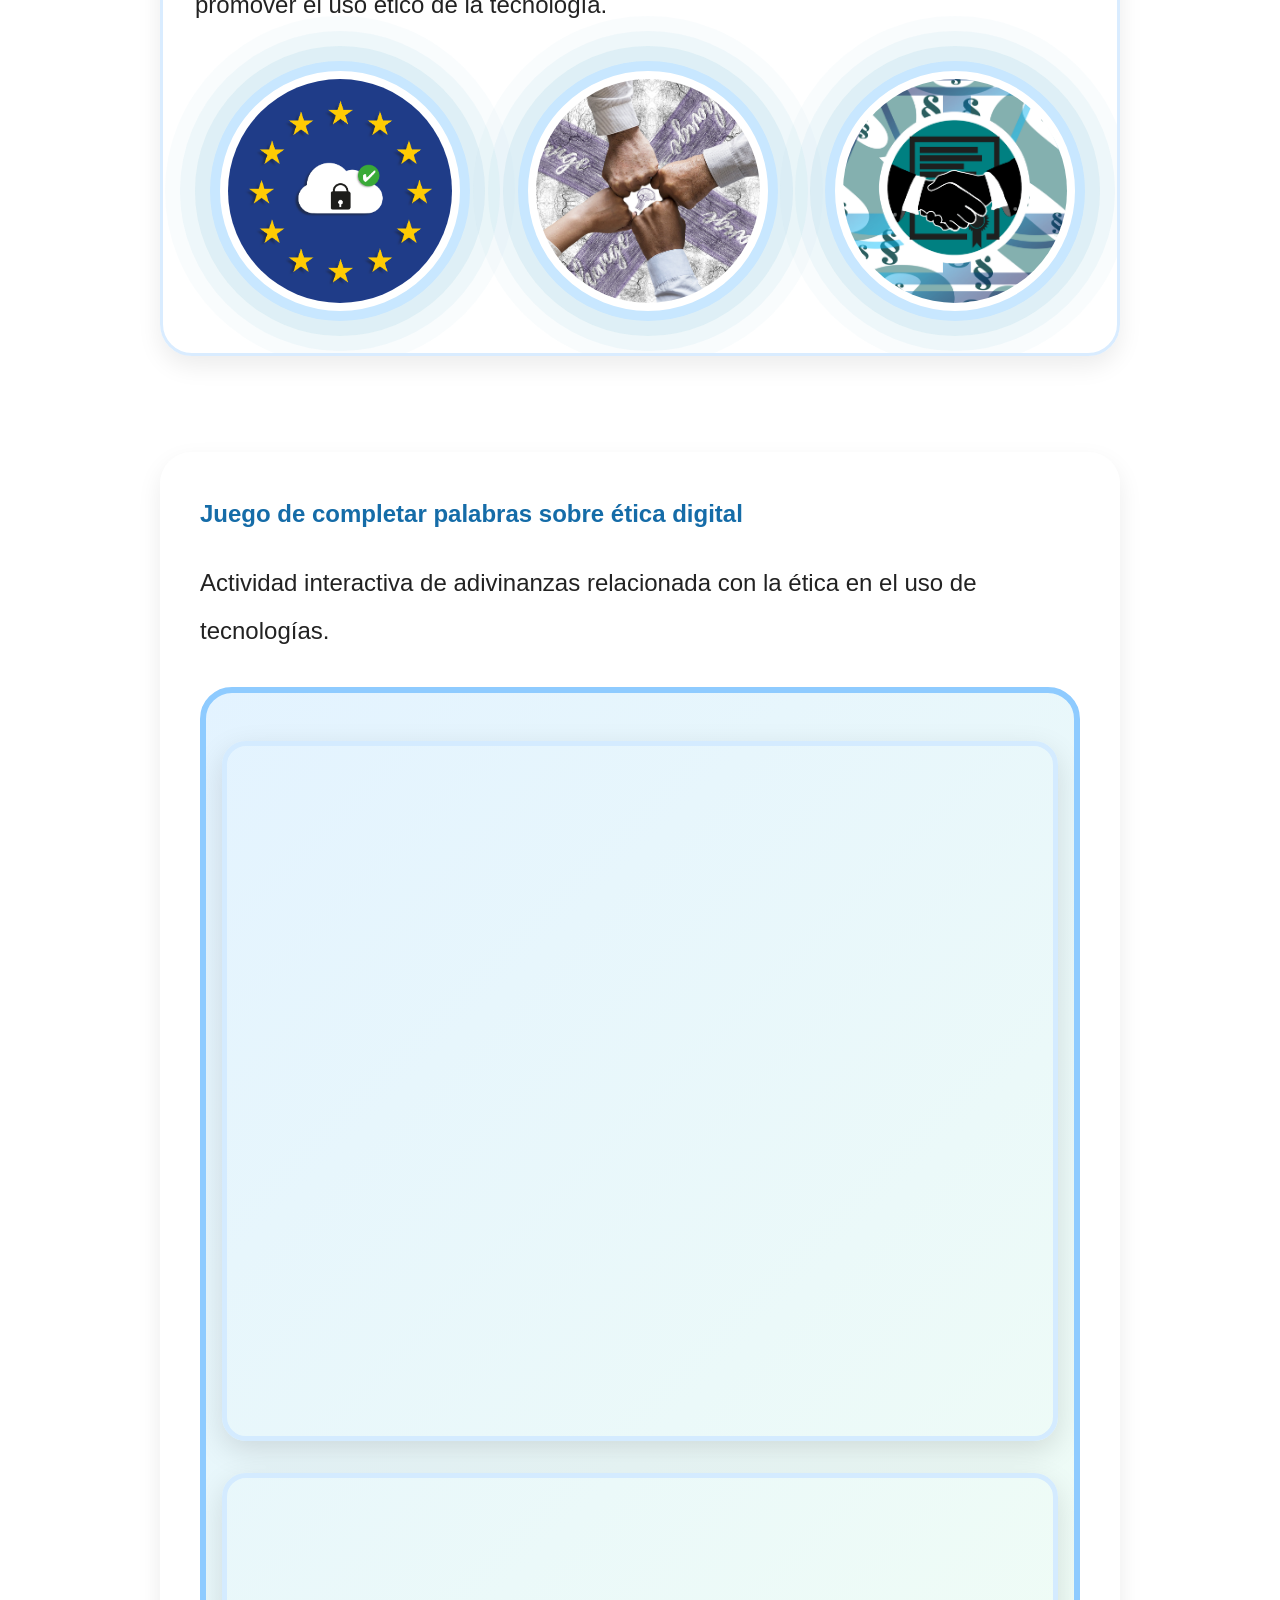
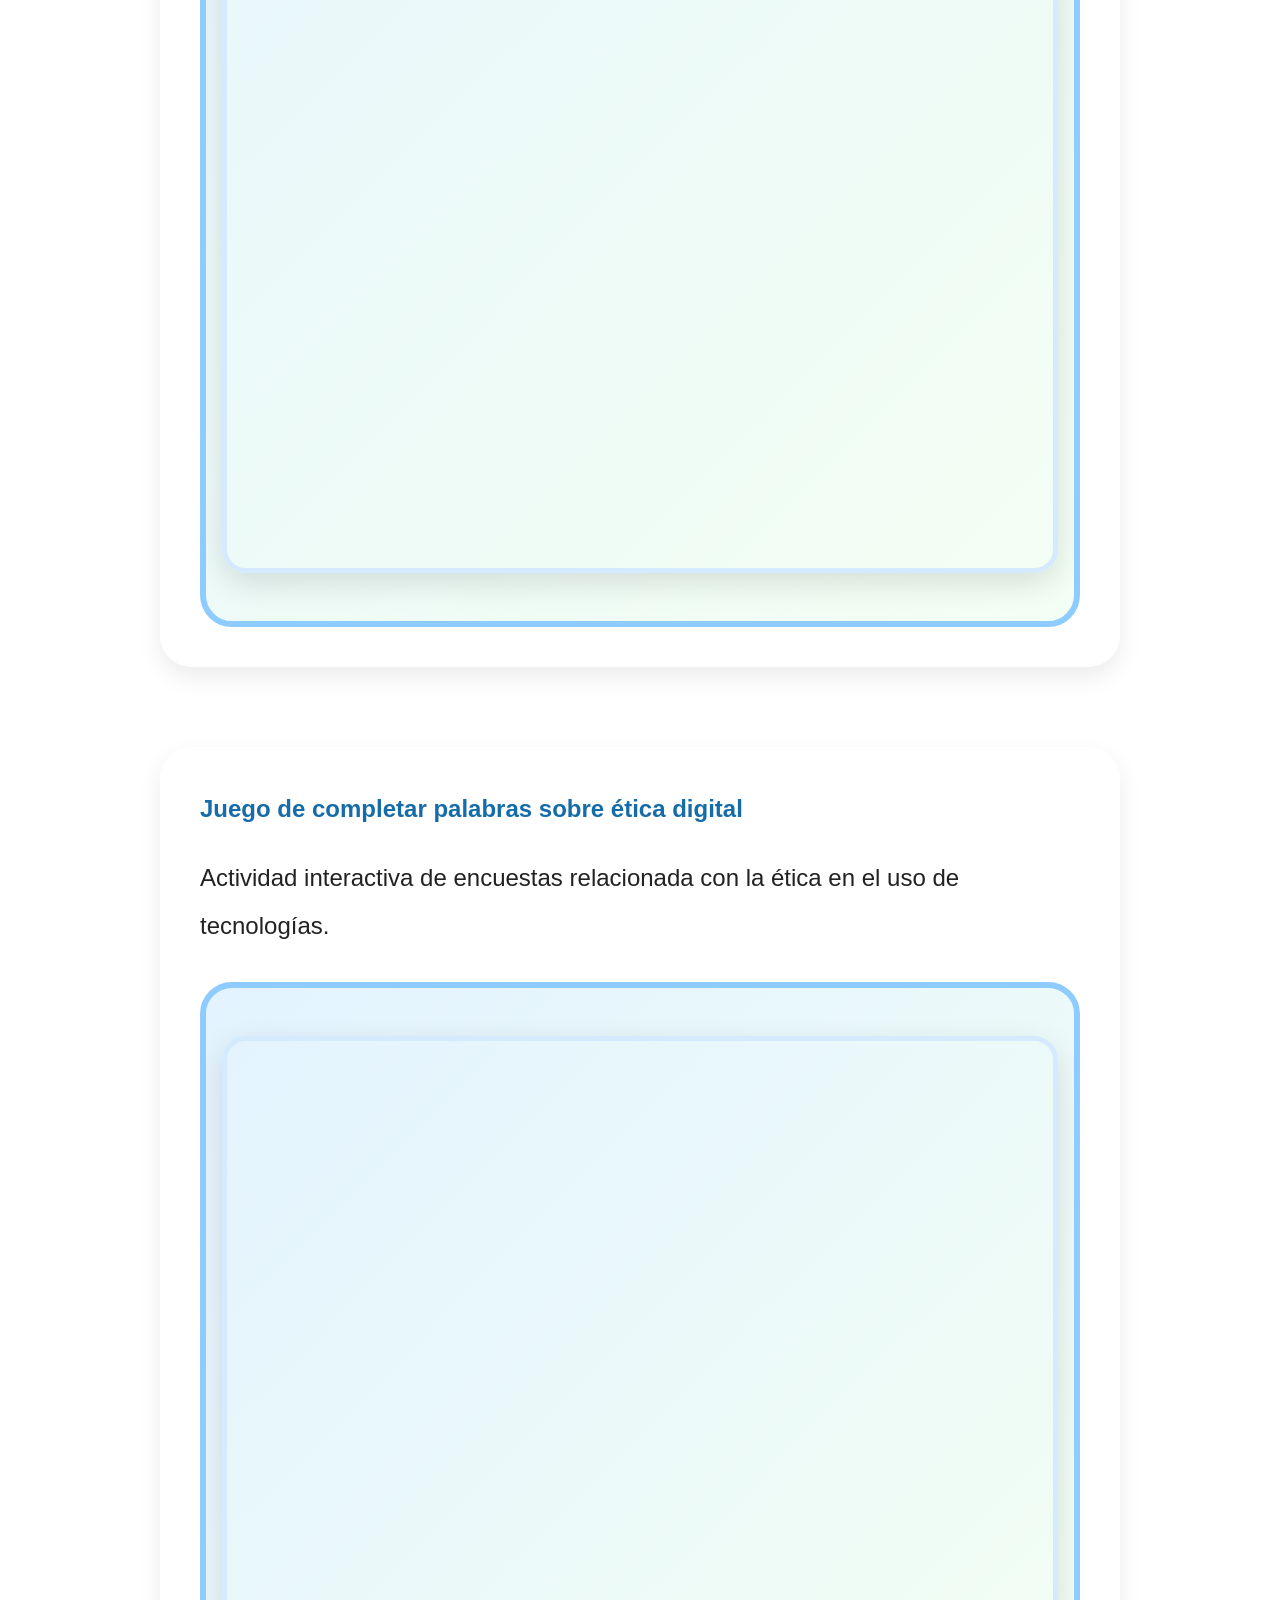
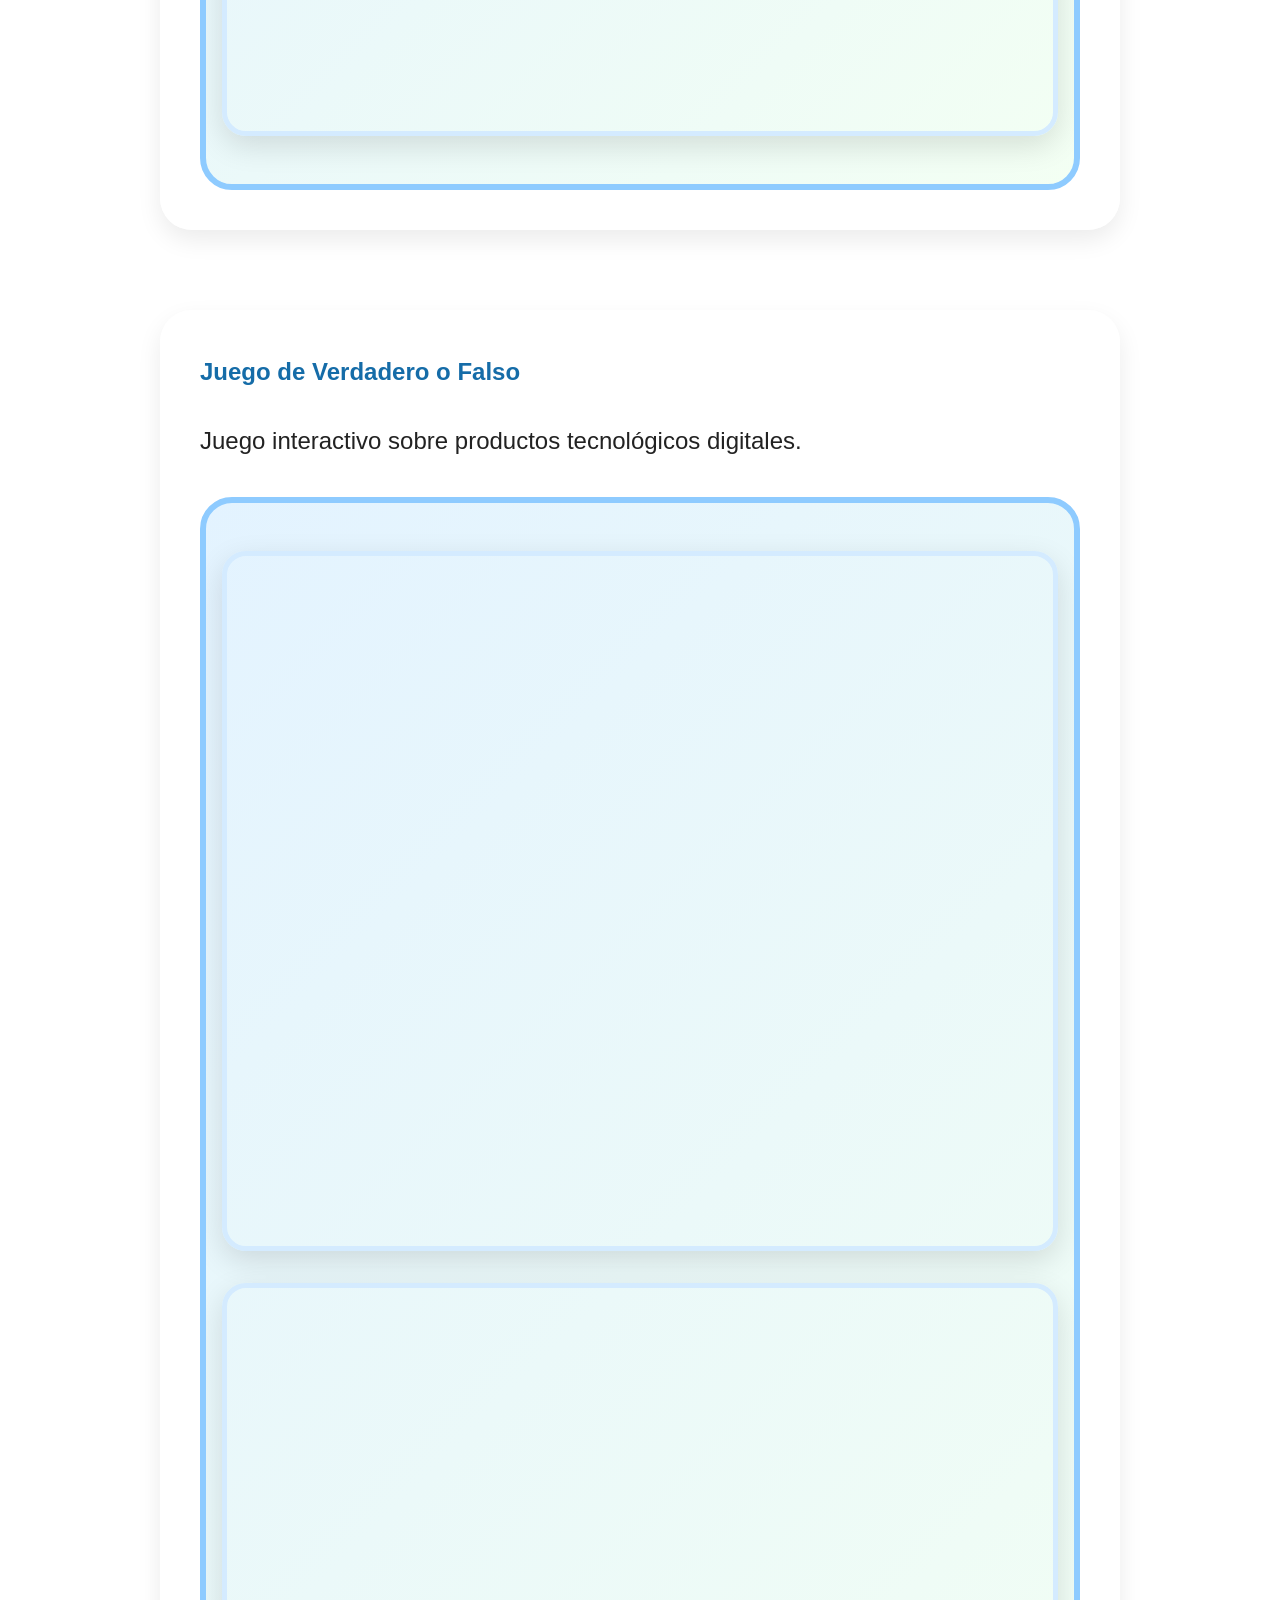
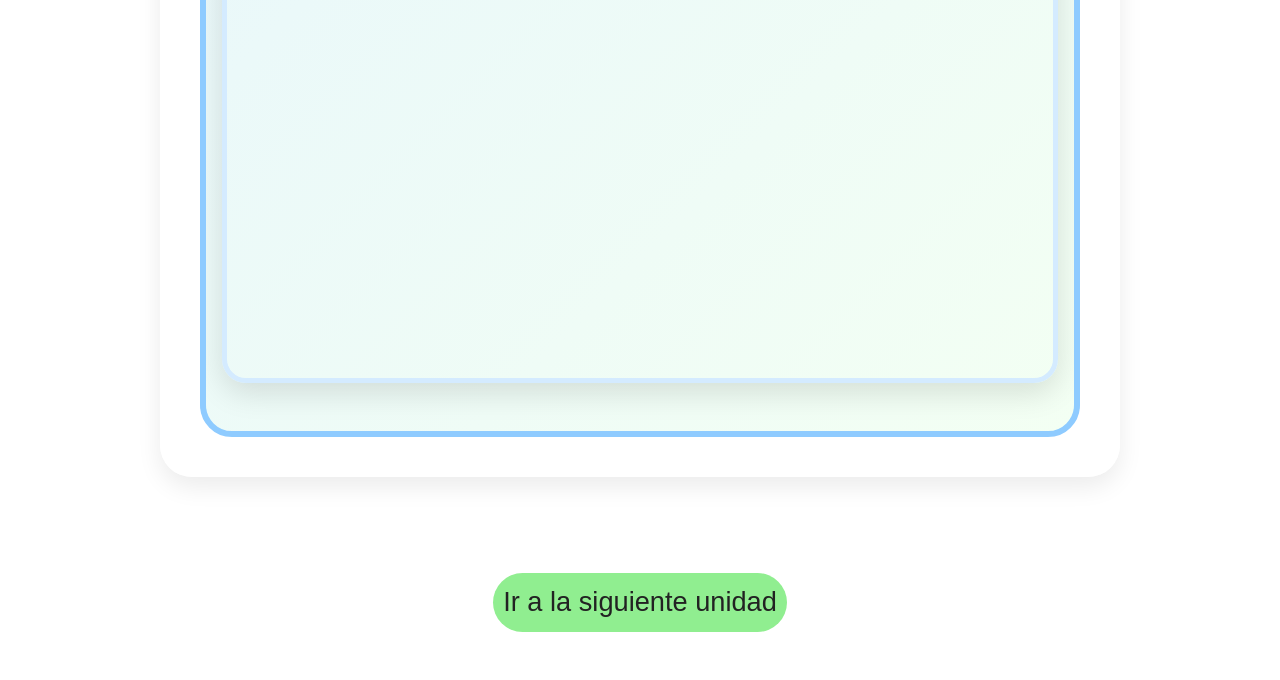
==== commit 26574671: "Add files via upload" ====
--- a/index2.html
+++ b/index2.html
@@ -1,568 +1,617 @@
-<!DOCTYPE html>
-<html lang="es">
-
-<head>
-
-    <meta charset="UTF-8">
-
-    <meta name="viewport" content="width=device-width, initial-scale=1.0">
-
-    <meta name="description" content="Unidad educativa accesible sobre responsabilidad digital y ética digital.">
-
-    <title>
-        Unidad 2 | Responsabilidad Digital
-    </title>
-
-    <link rel="stylesheet" href="./css/styles.css">
-    <script src="./js/app.js" defer></script>
-</head>
-
-<body>
-
-    <!-- ========================================= -->
-    <!-- ENLACE DE SALTO -->
-    <!-- WCAG: PERMITE OMITIR LA NAVEGACIÓN -->
-    <!-- ========================================= -->
-
-    <a href="#contenido-principal">
-        Saltar al contenido principal
-    </a>
-
-    <!-- ========================================= -->
-    <!-- HEADER -->
-    <!-- ========================================= -->
-
-    <header role="banner">
-
-        <!-- ========================================= -->
-        <!-- NAVEGACIÓN -->
-        <!-- ========================================= -->
-
-        <nav aria-label="Navegación principal">
-
-            <ul>
-
-                <li>
-                    <a href="./index.html">
-                        Unidad 1
-                    </a>
-                </li>
-
-                <li>
-                    <a href="./index2.html" aria-current="page">
-                        Unidad 2
-                    </a>
-                </li>
-
-                <li>
-                    <a href="./indexRef.html">
-                        Referencias
-                    </a>
-                </li>
-
-            </ul>
-
-        </nav>
-    </header>
-
-    <!-- ========================================= -->
-    <!-- MAIN -->
-    <!-- ========================================= -->
-
-    <main id="contenido-principal">
-        <!-- ========================================= -->
-        <!-- INTRODUCCIÓN -->
-        <!-- ========================================= -->
-
-        <section aria-labelledby="unidad-responsabilidad">
-            <article class="titulo-principal">
-                <img class="icono-titulo" src="./assets/icons/162mantechnologist2_100505.svg"
-                    alt="Imagen de un hombre con una computadora a su lado">
-                <h1>
-                    Uso Responsable de Productos Tecnológicos Digitales
-                </h1>
-                <img class="icono-titulo" src="./assets/icons/164womantechnologist2_100470.svg"
-                    alt="Imagen de una mujer con una computadora a su lado">
-            </article>
-            <article class="subtitulo-principal">
-                <img class="icono-circular" src="./assets/icons/computer_monitor_pc_hardware_screen_icon_142007.svg"
-                    alt="Imagen de una computadora de mesa">
-                <h2 id="unidad-responsabilidad">
-                    Unidad II: Responsabilidad Digital
-                </h2>
-                <img class="icono-circular" src="./assets/icons/installation_application_software_10810.png"
-                    alt="Imagen de una caja con un disco al lado">
-            </article>
-
-        </section>
-
-        <!-- ========================================= -->
-        <!-- RESPONSABILIDAD DIGITAL -->
-        <!-- ========================================= -->
-
-        <section aria-labelledby="responsabilidad-digital">
-
-            <h2 id="responsabilidad-digital">
-                Responsabilidad Digital
-            </h2>
-
-            <!-- ========================================= -->
-
-            <details open>
-
-                <summary>
-                    ¿Qué es la responsabilidad digital?
-                </summary>
-
-                <article>
-
-                    <p>
-                        La creciente integración de la
-                        tecnología en la vida diaria
-                        hace necesario desarrollar
-                        un uso responsable
-                        y consciente de internet.
-                    </p>
-
-                    <p>
-                        Muchas personas utilizan internet
-                        para consultar información
-                        sobre salud, educación
-                        y otros temas importantes,
-                        por lo que es esencial
-                        aprender a utilizar
-                        correctamente las tecnologías.
-                    </p>
-                    <figure>
-                        <img src="./assets/images/responsa1.jpg"
-                            alt="Una fotografía de un programador trabajando de noche en una habitación oscura. Se ve al hombre de espaldas, sentado frente a un escritorio de madera con múltiples pantallas, iluminado principalmente por el brillo azul y magenta de sus dispositivos y líneas de código proyectadas en la pared.">
-                        <img src="./assets/images/responsa2.jpg"
-                            alt="Una fotografía en plano medio de un desarrollador de software trabajando en una oficina compartida o espacio de coworking. El hombre está sentado de perfil, concentrado en sus pantallas dentro de un ambiente de oficina moderno y cálidamente iluminado, con un fondo suavemente desenfocado.">
-                        <img src="./assets/images/responsa3.jpg"
-                            alt="Una ilustración colorida en estilo cómic o novela gráfica que muestra a un joven estudiante o programador en su escritorio de estudio. El personaje se encuentra de perfil, rodeado por una gran cantidad de notas adhesivas e implementos de oficina, creando una atmósfera de alta concentración o preparación para un examen.">
-                    </figure>
-
-                </article>
-
-            </details>
-
-            <!-- ========================================= -->
-
-            <details open>
-
-                <summary>
-                    Uso responsable de la tecnología
-                </summary>
-
-                <article>
-
-                    <p>
-                        La tecnología facilita
-                        la comunicación y el acceso
-                        a la información,
-                        pero también presenta riesgos
-                        relacionados con seguridad,
-                        privacidad
-                        y desinformación.
-                    </p>
-                    <figure>
-                        <img src="./assets/images/responsa16.jpg"
-                            alt="La imagen muestra una pantalla de teléfono móvil con una cuadrícula de iconos de aplicaciones de redes sociales. Se pueden ver claramente los logotipos de Facebook, Twitter, LinkedIn, Instagram, YouTube, Google+, Tumblr, Vimeo, Vine y WhatsApp. La pantalla tiene un fondo azul oscuro y los iconos están dispuestos en filas y columnas. La imagen está tomada en un ángulo, lo que da una perspectiva de la pantalla del teléfono."
-                            class="imagen-traviesa">
-                        <img src="./assets/images/responsa17.jpg"
-                            alt="Este es un árbol estilizado con ramas que se extienden y están adornadas con varios iconos que representan diferentes aspectos de la tecnología y las redes sociales. En la parte superior, hay un icono de RSS, un portapapeles y una figura de persona. A lo largo de las ramas, se pueden ver iconos como auriculares, un pájaro, el logotipo de Facebook, un candado abierto, un icono de Twitter, una calculadora, un pulgar hacia arriba, un corazón, una cámara, un globo terráqueo, un icono de búsqueda, un ordenador, un ratón de ordenador, un icono de compartir, un sobre, un candado cerrado, una cámara de vídeo, un ojo, un teléfono y un carrito de compras. El árbol tiene un tronco oscuro y las ramas se curvan y entrelazan, creando una composición visualmente atractiva. El fondo es un degradado suave de color crema a gris, lo que hace que los iconos coloridos resalten. La imagen evoca la idea de la interconexión y la abundancia de información y servicios disponibles en el mundo digital."
-                            class="imagen-traviesa">
-                    </figure>
-
-                    <p>
-                        La responsabilidad digital
-                        implica utilizar internet
-                        de manera ética,
-                        segura
-                        y respetuosa.
-                    </p>
-                    <figure>
-                        <img class="imagen-traviesa" src="./assets/images/responsa4.jpg"
-                            alt="Una fotografía artística y conceptual en primer plano de una computadora portátil semiabierta que emite una explosión de luz multicolor. La composición destaca por sus contrastes lumínicos intensos y psicodélicos que bañan tanto el dispositivo como la superficie sobre la que se apoya, creando un ambiente tecnológico y creativo.">
-                        <img class="imagen-traviesa" src="./assets/images/responsa5.jpg"
-                            alt="Una fotografía en primer plano que muestra las manos de una mujer sosteniendo una tableta digital (iPad) blanca. En la pantalla del dispositivo está abierta la página de inicio del buscador de Google con el teclado virtual desplegado, todo situado sobre el fondo desenfocado de un establecimiento comercial o cafetería.">
-                    </figure>
-                </article>
-            </details>
-
-        </section>
-
-        <!-- ========================================= -->
-        <!-- ÉTICA DIGITAL -->
-        <!-- ========================================= -->
-
-        <section aria-labelledby="etica-digital">
-
-            <h2 id="etica-digital">
-                Ética Digital
-            </h2>
-
-            <!-- ========================================= -->
-
-            <details open>
-
-                <summary>
-                    Introducción a la ética digital
-                </summary>
-
-                <article>
-
-                    <p>
-                        La ética digital estudia
-                        los comportamientos responsables
-                        y respetuosos
-                        relacionados con el uso
-                        de tecnologías digitales.
-                    </p>
-                    <figure>
-                        <img class="imagen-traviesa" src="./assets/images/responsa6.jpg"
-                            alt="Una fotografía en plano medio de un hombre trabajando con su computadora portátil al aire libre en una azotea. El sujeto está sentado de frente, sonriendo levemente y concentrado en su pantalla, teniendo como telón de fondo el impresionante paisaje urbano de Dubái bajo un cielo azul despejado.">
-                        <img class="imagen-traviesa" src="./assets/images/responsa7.jpg"
-                            alt="Una fotografía en primer plano y con perspectiva en diagonal de las manos de una persona utilizando el panel táctil de una computadora portátil. La imagen tiene un enfoque selectivo muy marcado, centrando la nitidez en el dispositivo y las manos en primer plano, mientras que el resto de la oficina se difumina suavemente.">
-                        <img class="imagen-traviesa" src="./assets/images/responsa8.jpg"
-                            alt="Una fotografía de plano medio de una mujer ingeniera o técnica concentrada en soldar componentes electrónicos en un taller. La escena captura un momento de alta precisión y trabajo manual, iluminada por luces ambientales de estudio que añaden destellos rojizos en el entorno.">
-                    </figure>
-                </article>
-
-            </details>
-
-            <!-- ========================================= -->
-
-            <details open>
-
-                <summary>
-                    Respeto a los derechos de autor
-                </summary>
-
-                <article>
-
-                    <p>
-                        Antes de utilizar contenido
-                        encontrado en internet,
-                        es importante verificar
-                        si puede reutilizarse
-                        correctamente
-                        y dar crédito
-                        a sus autores.
-                    </p>
-                    <figure>
-                        <img class="imagen-traviesa" src="./assets/images/responsa9.jpg"
-                            alt="Una estantería llena de libros antiguos, muchos de ellos con lomos de cuero adornados con oro.">
-                        <img class="imagen-traviesa" src="./assets/images/responsa10.jpg"
-                            alt="Libro, celular y laptop encadenados.">
-                    </figure>
-                </article>
-
-            </details>
-
-            <!-- ========================================= -->
-
-            <details open>
-
-                <summary>
-                    Protección de la privacidad
-                </summary>
-
-                <article>
-
-                    <p>
-                        Publicar información personal
-                        en internet puede representar
-                        riesgos para la seguridad
-                        y privacidad de las personas.
-                    </p>
-                    <figure>
-                        <img class="imagen-traviesa" src="./assets/images/responsa11.jpg"
-                            alt="La imagen muestra un conjunto de cámaras de seguridad montadas en un poste. Las cámaras están dispuestas en fila, apuntando en diferentes direcciones, y están conectadas por cables. El cielo nublado y la iluminación tenue sugieren un ambiente sombrío o de vigilancia. La composición de la imagen, con las cámaras como elemento principal y el cielo como fondo, crea una sensación de omnipresencia y control.">
-                        <img src="./assets/images/responsa18.svg"
-                            alt="Este icono minimalista representa la seguridad y la protección de datos genéticos, con una cadena de ADN estilizada sobre un candado cerrado dentro de un círculo azul.
-
-La composición del icono es simétrica y centrada, con el candado ocupando la parte inferior y la estructura del ADN curvándose por encima, creando una sensación de equilibrio y unidad visual. El ADN y el candado interactúan visualmente, sugiriendo que el candado está protegiendo o asegurando la información genética representada por la doble hélice. Los elementos están claramente definidos, asegurando una fácil identificación de su significado simbólico. El círculo azul actúa como un contorno que contiene y unifica los elementos gráficos, dándole un aspecto de insignia o sello.
-
-El sujeto principal es un candado de estilo gráfico moderno, representado en blanco sólido con un ojo de cerradura distintivo en su centro, lo que indica que está cerrado y seguro. Por encima del candado, se encuentra una representación simplificada de una cadena de ADN. Esta hélice está dibujada con líneas blancas nítidas, mostrando la doble espiral característica con travesaños verticales que simulan las bases nitrogenadas. La representación del ADN es estilizada, enfocándose en su estructura reconocible más que en el detalle biológico.
-
-El medio artístico es una ilustración digital, probablemente creada con software de diseño vectorial, lo que garantiza líneas limpias y escalabilidad sin pérdida de calidad. El estilo es minimalista y moderno, utilizando formas geométricas simples y colores planos. La ejecución técnica se caracteriza por la claridad y la concisión, donde cada elemento está cuidadosamente diseñado para transmitir su significado de manera efectiva. La elección creativa de superponer el ADN sobre el candado es una metáfora visual directa que comunica la idea de seguridad genética. Los bordes son nítidos y los colores sólidos contribuyen a un aspecto limpio y profesional.
-
-El entorno del icono es abstracto, limitado a un círculo azul brillante que sirve de fondo. Este fondo azul intenso proporciona un contraste suficiente para que los elementos blancos del candado y el ADN destaquen claramente, mejorando la legibilidad y el impacto visual. Las condiciones de iluminación son uniformes, sin sombras ni gradientes, lo que refuerza el estilo plano y minimalista. El color azul puede evocar sensaciones de confianza, tecnología y profesionalismo, mientras que el blanco simboliza pureza y seguridad. En conjunto, estos elementos ambientales crean una atmósfera de fiabilidad y protección en el ámbito de la información genética."
-                            class="imagen-traviesa">
-                        <img src="./assets/images/responsa19.jpg"
-                            alt="Una imagen 3D conceptualiza la seguridad de datos dentro de Europa, con un candado negro flotando sobre un mapa estilizado de Europa rodeado por las estrellas de la bandera de la Unión Europea sobre un fondo de código binario.
-
-La composición de la imagen es centralizada, con el candado y las estrellas formando un círculo alrededor de este, que a su vez está posicionado sobre un mapa de Europa. Las estrellas están dispuestas de forma circular, simulando la bandera de la Unión Europea, y el candado se encuentra en el centro del círculo, sugiriendo control o protección. El mapa de Europa se muestra como una silueta azul oscura y sombreada, con una capa de código binario (0s y 1s) superpuesta, lo que añade una dimensión digital y tecnológica a la escena. El encuadre es un plano medio que permite apreciar los elementos principales y su relación espacial.
-
-El sujeto principal es un candado negro, representado en 3D, con un diseño estilizado y moderno. Tiene una forma cuadrada con un arco de cierre distintivo, y se presenta flotando en el aire, lo que le confiere una sensación de importancia y aislamiento. A su alrededor, se encuentran doce estrellas amarillas, también renderizadas en 3D, que evocan el símbolo de la Unión Europea. Estas estrellas parecen estar ligeramente elevadas del plano inferior y dispuestas en un patrón circular alrededor del candado.
-
-La imagen es una ilustración digital 3D, caracterizada por superficies lisas y un sombreado suave que resalta la tridimensionalidad de los objetos. El estilo es limpio y minimalista, enfocado en la transmisión de un concepto claro a través de símbolos visuales. La paleta de colores se limita principalmente a azules profundos, negro y amarillo vibrante, creando un contraste nítido y una estética tecnológica. La ejecución técnica es precisa, con un renderizado que permite ver el brillo y las sombras sutiles en las superficies del candado y las estrellas.
-
-El entorno es abstracto y simbólico. El fondo presenta un mapa de Europa en tonos azules oscuros, con una textura de código binario que evoca el mundo digital y la información. Las sombras proyectadas por el candado y las estrellas sobre el mapa de Europa añaden profundidad y realismo a la escena, a pesar de su naturaleza conceptual. La iluminación parece provenir de una fuente superior y lateral, creando un brillo suave en los bordes de los objetos y acentuando su forma. El ambiente general es serio, tecnológico y sugiere temas de seguridad, protección de datos y soberanía digital en el contexto de la Unión Europea."
-                            class="imagen-traviesa">
-                    </figure>
-
-                    <p>
-                        Es recomendable reflexionar
-                        antes de compartir fotografías,
-                        ubicaciones
-                        o datos personales.
-                    </p>
-                    <figure>
-                        <img class="imagen-traviesa" src="./assets/images/responsa20.jpg"
-                            alt="Una mano negra silueteada se cierne sobre un fondo abstracto de código binario digital azul y blanco, representando una barrera o entrada en el mundo digital.
-
-La composición de la imagen es minimalista y conceptual. Una mano humana, representada en silueta negra sólida, ocupa la parte central izquierda y la mitad inferior del encuadre. Sus dedos están extendidos, dando la impresión de que está a punto de tocar o de interactuar con el fondo. El fondo consiste en una densa y repetitiva matriz de números binarios (ceros y unos) dispuestos en líneas. Los números se presentan en un degradado de tonos azules y blancos, creando un efecto de profundidad y brillo que sugiere una pantalla o una corriente de datos. La mano actúa como un elemento discordante, un elemento físico que contrasta con la naturaleza digital y abstracta del fondo. El encuadre es cercano a la mano, lo que enfatiza su presencia y la hace parecer una barrera o una entrada en este universo binario. No hay otros elementos que distraigan, permitiendo que la interacción conceptual entre la mano y el código sea el foco principal.
-
-El sujeto clave es la silueta negra de una mano humana, con los cinco dedos extendidos. La ausencia de detalles internos hace que la mano sea un símbolo universal de intervención humana, control, o el acceso a un sistema. Su opacidad y color negro puro la distinguen claramente del fondo brillante y multicolor. La mano está posicionada de tal manera que parece flotar o interponerse en el flujo de información digital.
-
-El medio es digital, con un estilo gráfico que recuerda a las representaciones abstractas de tecnología e información. La ejecución técnica es limpia y directa, utilizando la silueta como una herramienta gráfica fuerte para transmitir un mensaje. El estilo es moderno y conceptual, enfocándose en la idea más que en el realismo. Las elecciones creativas giran en torno al contraste entre lo orgánico (la mano) y lo artificial (el código binario), y la implicación de la presencia humana dentro de los sistemas digitales.
-
-El escenario es abstracto, compuesto enteramente por código binario. Los números forman un patrón dinámico y brillante, con transiciones de color que van del azul profundo al blanco luminoso, sugiriendo iluminación desde atrás o un efecto de brillo intrínseco. Este fondo digital crea una atmósfera de misterio, complejidad y el vasto mundo de la información. Las condiciones de iluminación, aunque abstractas, crean un contraste dramático entre la oscuridad sólida de la mano y la luminosidad del código, generando una sensación de intriga y anticipación. El ambiente general es tecnológico, futurista y ligeramente enigmático, evocando la omnipresencia de los datos y la interacción humana con ellos.">
-                        <img class="imagen-traviesa" src="./assets/images/responsa12.jpg"
-                            alt="La imagen muestra una mano sosteniendo un candado amarillo y blanco frente a un fondo de código binario azul brillante. El código binario, compuesto por ceros y unos, representa la información digital. El candado es un símbolo universal de seguridad y protección. La combinación de estos elementos sugiere el concepto de seguridad de datos o ciberseguridad. La imagen evoca la idea de proteger información digital sensible en un mundo cada vez más interconectado.">
-                    </figure>
-
-                </article>
-
-            </details>
-
-            <!-- ========================================= -->
-
-            <details open>
-
-                <summary>
-                    Veracidad y objetividad
-                </summary>
-
-                <article>
-
-                    <p>
-                        La información compartida
-                        en internet debe basarse
-                        en fuentes verificables
-                        y evitar la difusión
-                        de noticias falsas.
-                    </p>
-                    <figure>
-                        <img class="imagen-traviesa" src="./assets/images/responsa13.jpg"
-                            alt="La imagen muestra una máscara blanca sobre un fondo oscuro lleno de líneas de código binario y texto digital, creando una atmósfera de misterio y ciberseguridad. La máscara, con sus ojos vacíos y expresión neutra, sugiere anonimato, mientras que el código que la rodea evoca el mundo de la informática y la piratería.">
-                        <img class="imagen-traviesa" src="./assets/images/responsa14.jpg"
-                            alt="Una máscara de Guy Fawkes digital, que representa la cultura hacker, se superpone a un fondo de código de computadora y texto abstracto. El efecto glitch en la máscara y el código evoca un sentido de anonimato y piratería">
-                        <img class="imagen-traviesa" src="./assets/images/responsa15.jpg" alt="Una imagen de primer plano de una pantalla de teléfono inteligente que muestra los resultados de búsqueda de Google para
-                            analíticas. El primer resultado es para Google Analytics - Mobile, Premium and , con un
-                            enlace seguido de la palabra analytics">
-                    </figure>
-
-                </article>
-
-            </details>
-
-            <!-- ========================================= -->
-
-            <details open>
-
-                <summary>
-                    Respeto a la diversidad e inclusión
-                </summary>
-
-                <article>
-
-                    <p>
-                        Es importante evitar
-                        comportamientos discriminatorios
-                        y promover espacios digitales
-                        inclusivos
-                        y respetuosos.
-                    </p>
-                    <figure>
-                        <img src="./assets/images/responsa21.png"
-                            alt="La imagen muestra un patrón abstracto compuesto por piezas de rompecabezas interconectadas. Las piezas son de cuatro colores: rojo, azul oscuro, azul claro y amarillo. Cada pieza tiene la forma clásica de un rompecabezas, con salientes y hendiduras que encajan entre sí. El patrón se repite de manera uniforme, creando una sensación de orden y complejidad. La disposición de los colores es aleatoria, lo que añade dinamismo a la composición."
-                            class="imagen-traviesa">
-                        <img src="./assets/images/responsa22.png"
-                            alt="Manos de diversas tonalidades de piel unen sus dedos para formar un corazón sobre un fondo rosa suave."
-                            class="imagen-traviesa">
-                        <img src="./assets/images/responsa23.jpg"
-                            alt="La imagen presenta una multitud diversa de personas, todas mirando hacia el espectador, con la mayoría de sus rostros claramente visibles. Las personas son de diversas etnias, edades y géneros, y muchas llevan sonrisas amables. Están agrupadas en primer plano y en planos intermedios, creando una sensación de comunidad y cercanía. La composición es densa, con un gran número de personas que llenan el encuadre, y no hay un fondo distintivo más allá de un degradado sutil de colores cálidos en la parte superior de la imagen.
-
-Los colores son vibrantes y cálidos, con predominancia de tonos naranjas, rosas, azules y verdes en la ropa de las personas, y tonos de piel variados. La técnica de pintura, que recuerda a la acuarela, da a la imagen una textura suave y un aspecto ligeramente difuminado, especialmente en los bordes y las transiciones de color. Las líneas son definidas pero suaves, dando a cada persona una identidad única dentro de la colectividad.
-
-Las expresiones faciales son positivas y acogedoras, transmitiendo un mensaje de unidad y diversidad. Los detalles, como las arrugas alrededor de los ojos de las personas mayores, el brillo en sus ojos y la forma en que la luz incide en sus rostros, añaden realismo y profundidad a las representaciones. Se observan diferentes tipos de peinados y coberturas para la cabeza, como turbantes, gorras y cabello suelto, lo que refuerza la diversidad.
-
-La perspectiva es frontal, colocando al espectador en el centro de la escena, como si fuera parte de la multitud o estuviera siendo saludado por ella. Las cabezas y torsos de las personas son lo que más se ve, y algunas personas están ligeramente superpuestas, creando profundidad. A pesar de la gran cantidad de individuos, no hay una figura central dominante, sino un sentido de igual participación en el grupo. En resumen, la imagen celebra la diversidad humana a través de un retrato grupal optimista y colorido"
-                            class="imagen-traviesa">
-                    </figure>
-
-                </article>
-
-            </details>
-
-            <!-- ========================================= -->
-
-            <details open>
-
-                <summary>
-                    Diálogo y pensamiento crítico
-                </summary>
-
-                <article>
-
-                    <p>
-                        El debate responsable
-                        y la reflexión ética
-                        ayudan a desarrollar
-                        pensamiento crítico
-                        sobre el uso de medios digitales.
-                    </p>
-                    <figure>
-                        <img src="./assets/images/responsa24.jpg"
-                            alt="La imagen representa dos figuras humanoides en un espacio etéreo y abstracto. En el lado izquierdo, una figura femenina, translúcida y de color claro, está sentada con las piernas cruzadas y una mano apoyada en la barbilla, en una pose pensativa. Su cuerpo es suave y orgánico, con contornos difusos.
-
-En el lado derecho, una figura humanoide masculina, también translúcida pero con un brillo azulado y una textura de puntos o partículas luminosas, está sentada en una pose similar, mirando hacia la figura femenina. Se observa un punto de luz brillante en la cabeza de esta figura masculina, similar a una bombilla o un halo de energía.
-
-El fondo es una mezcla de colores cálidos y fríos, con tonos anaranjados, dorados y azules que se funden suavemente, evocando una atmósfera cósmica o espiritual. Hay pequeñas luces dispersas que simulan estrellas o partículas de energía.
-
-En los extremos de la imagen, tanto a la izquierda como a la derecha, se observan estructuras abstractas que parecen líneas curvas y entrelazadas, de color rojizo a la izquierda y azulado a la derecha, que enmarcan la escena y sugieren algún tipo de conexión o patrón energético.
-
-La composición es simétrica en cuanto a la disposición de las figuras, pero asimétrica en cuanto a sus características y coloración, creando un contraste visual interesante. El suelo sobre el que se sientan las figuras es reflectante, creando un reflejo vívido de ambas figuras y del entorno, lo que duplica la sensación de espacio y profundidad. Los reflejos son de colores cálidos y fríos, mezclándose en la superficie pulida. La iluminación general es suave y difusa, con puntos de luz más intensos emanando de las figuras y del fondo. La imagen transmite una sensación de conexión, meditación, trascendencia o comunicación interdimensional."
-                            class="imagen-traviesa">
-                        <img src="./assets/images/responsa25.jpg"
-                            alt="La imagen presenta un diseño simétrico y conceptual sobre un fondo gris claro uniforme. Muestra dos perfiles humanos de cabeza y cuello, uno a la izquierda y otro a la derecha, mirando uno hacia el otro. Las siluetas de los rostros y cuellos son negras sólidas, lo que resalta los detalles neuronales y cerebrales que se representan en el exterior de estas siluetas.
-
-La silueta de la izquierda está delineada por un contorno brillante y translúcido de color amarillo dorado. Este contorno sigue la forma de la cabeza, cerebro y cuello, mostrando una intrincada red de líneas que representan nervios y vasos sanguíneos. Dentro de la cabeza negra, se pueden apreciar las distintas partes del cerebro, como la corteza, el cerebelo y el tronco encefálico, también delineadas con el mismo color amarillo. El cuello muestra una representación esquemática de las vértebras cervicales, también en amarillo.
-
-La silueta de la derecha está delineada de manera similar, pero con un contorno de color azul eléctrico. Este contorno también detalla la estructura craneal, el cerebro y el cuello. El cerebro dentro de la silueta negra está representado con las mismas estructuras anatómicas que en el lado izquierdo, pero delineadas en azul. El cuello con las vértebras cervicales también está representado en azul.
-
-La composición es equilibrada, con ambas figuras ocupando aproximadamente la mitad izquierda y derecha de la imagen, respectivamente. El espacio vacío entre las dos cabezas crea una sensación de diálogo o conexión visual entre las dos representaciones. El estilo es limpio y moderno, con un ligero sombreado en los contornos que les da un aspecto tridimensional y brillante. La imagen parece simbolizar la comunicación, la cognición, la dualidad del pensamiento o incluso las diferencias y similitudes en los sistemas nerviosos o procesos mentales."
-                            class="imagen-traviesa">
-                    </figure>
-
-                </article>
-
-            </details>
-
-            <!-- ========================================= -->
-
-            <details open>
-
-                <summary>
-                    Políticas y reglamentos digitales
-                </summary>
-
-                <article>
-
-                    <p>
-                        Las instituciones
-                        y plataformas digitales
-                        deben establecer normas claras
-                        para promover
-                        el uso ético
-                        de la tecnología.
-                    </p>
-                    <figure>
-                        <img src="./assets/images/responsa26.png"
-                            alt="La imagen muestra un diseño estilizado que evoca la bandera de la Unión Europea y un icono relacionado con la seguridad en la nube. El fondo es de un azul oscuro, vibrante, similar al de la bandera europea. Dispuestas en un círculo alrededor del centro de la imagen, hay doce estrellas amarillas, también representando la bandera de la UE. Estas estrellas tienen un ligero sombreado que les da una apariencia tridimensional, como si estuvieran ligeramente elevadas sobre el fondo azul.
-
-En el centro de la composición, se encuentra una nube blanca, también con un sutil sombreado para darle volumen. Dentro de la nube, hay un icono de un candado cerrado de color negro, que simboliza la seguridad y la protección. A la derecha del candado, dentro de la misma nube, hay un círculo verde con una marca de verificación blanca en su interior, lo que sugiere aprobación, conformidad o que la seguridad está garantizada.
-
-La composición es simétrica y se centra en el elemento central de la nube con los iconos. Los colores son primarios y contrastantes: el azul oscuro del fondo, el amarillo brillante de las estrellas y el blanco y negro del icono principal, con el toque verde de la marca de verificación. La iluminación parece ser uniforme, con sombras suaves que realzan la tridimensionalidad de los elementos. La imagen transmite un mensaje de seguridad, protección de datos y posible cumplimiento de normativas dentro del contexto de la Unión Europea, dado el uso de sus símbolos. El estilo es limpio y moderno, típico de un diseño gráfico conceptual."
-                            class="imagen-traviesa">
-                        <img src="./assets/images/responsa27.jpg" alt="Cuatro puños cerrados se sitúan en el centro de la imagen, formando un círculo compacto y unificado. Cada puño pertenece a una persona diferente, como indican los distintos tonos de piel y las mangas de sus camisas. El puño superior izquierdo pertenece a una persona que lleva una camisa blanca con finas rayas verticales. El puño superior derecho pertenece a alguien con una camisa blanca con un sutil estampado de lunares. El puño inferior izquierdo es de una persona con una camisa blanca lisa, mientras que el puño inferior derecho pertenece a alguien que lleva una camisa azul claro. Las manos están firmemente entrelazadas, lo que sugiere fuerza, colaboración y determinación.
-
-Rodeando el grupo central de puños hay cuatro estandartes morados diagonales que se cruzan entre sí, formando una X. Cada estandarte lleva la palabra «cambio» escrita en una fluida letra cursiva blanca. Los estandartes morados tienen un aspecto texturizado y cepillado, lo que les da un aire dinámico y algo artístico.
-
-El fondo es predominantemente blanco, pero está superpuesto por intrincadas líneas negras que se asemejan a vías neuronales o a una red en forma de telaraña. Estas líneas son más densas alrededor de los bordes de la imagen y parecen irradiar hacia afuera desde el centro, creando una sensación de complejidad y conectividad. En el centro mismo, donde se unen los puños, hay una pequeña ilustración blanca de un cerebro humano, representada en un estilo sencillo, similar a un boceto. 
-
-Traducción realizada con la versión gratuita del traductor DeepL.com" class="imagen-traviesa">
-                        <img src="./assets/images/responsa28.jpg"
-                            alt="La imagen es una representación gráfica abstracta con temática legal. En el centro, un círculo de color verde azulado oscuro contiene un apretón de manos entre dos personas vestidas con trajes negros y camisas blancas. Detrás del apretón de manos, se visualiza un documento con líneas horizontales negras que simulan texto, y un sello o certificado de color azul oscuro con una cinta roja.
-
-El fondo está compuesto por un patrón repetitivo de símbolos de párrafo (§) en varios tonos de verde azulado y azul claro. Estos símbolos están esparcidos de forma irregular, algunos son más grandes y opacos, mientras que otros son más pequeños y translúcidos, creando una sensación de profundidad y movimiento. También hay formas geométricas abstractas y bandas de color azul y verde azulado translúcido que se superponen, algunas de ellas con un contorno azul marino que sugiere la forma estilizada de una balanza de la justicia.
-
-La paleta de colores predominante es una gama de verdes azulados, azules y blanco, con toques de negro y rojo. La composición es simétrica en torno al círculo central, pero el patrón de fondo introduce una sensación de dinamismo y dispersión. La iluminación es uniforme y digital, sin sombras pronunciadas, lo que refuerza la naturaleza gráfica e ilustrativa de la imagen. La imagen parece destinada a representar conceptos como acuerdos legales, contratos, justicia o derecho."
-                            class="imagen-traviesa">
-                    </figure>
-
-                </article>
-
-            </details>
-
-        </section>
-
-        <!-- ========================================= -->
-        <!-- ACTIVIDADES -->
-        <!-- ========================================= -->
-
-        <section aria-labelledby="actividades-aprendizaje">
-
-            <article class="actividad-interactiva" aria-labelledby="actividad-1">
-
-                <h3 id="actividad-1">
-                    Juego de completar palabras sobre ética digital
-                </h3>
-
-                <p id="descripcion-juego-1">
-                    Actividad interactiva de adivinanzas
-                    relacionada con la ética en el uso de tecnologías.
-                </p>
-
-                <div class="contenedor-actividad">
-                    <iframe title="Juego de Completar palabras 1"
-                        src="https://app.lumi.education/api/v1/run/3vrzsm/embed" allowfullscreen
-                        aria-describedby="descripcion-juego-1"
-                        allow="geolocation *; microphone *; camera *; midi *; encrypted-media *"></iframe>
-                    <iframe title="Juego de Completar palabras 2"
-                        src="https://app.lumi.education/api/v1/run/h11hON/embed" allowfullscreen
-                        aria-describedby="descripcion-juego-1"
-                        allow="geolocation *; microphone *; camera *; midi *; encrypted-media *"></iframe>
-                </div>
-
-            </article>
-            <article class="actividad-interactiva" aria-labelledby="actividad-2">
-
-                <h3 id="actividad-2">
-                    Juego de completar palabras sobre ética digital
-                </h3>
-
-                <p id="descripcion-juego-2">
-                    Actividad interactiva de encuestas
-                    relacionada con la ética en el uso de tecnologías.
-                </p>
-
-                <div class="contenedor-actividad">
-                    <iframe title="Juego de Completar palabras 1"
-                        src="https://app.lumi.education/api/v1/run/B9-Fdr/embed" allowfullscreen
-                        aria-describedby="descripcion-juego-2"
-                        allow="geolocation *; microphone *; camera *; midi *; encrypted-media *"></iframe>
-                </div>
-
-            </article>
-            <article class="actividad-interactiva" aria-labelledby="actividad-3">
-                <h3 id="actividad-3">
-                    Juego de Verdadero o Falso
-                </h3>
-
-                <p id="descripcion-juego-1">
-                    Juego interactivo sobre productos tecnológicos
-                    digitales.
-                </p>
-                <div class="contenedor-actividad"><iframe class="actividad-verdadero"
-                        title="Juego de Verdadero o Falso sobre ética digital 1"
-                        src="https://app.lumi.education/api/v1/run/OGzZ6H/embed" allowfullscreen
-                        aria-describedby="descripcion-juego-1"
-                        allow="geolocation *; microphone *; camera *; midi *; encrypted-media *"></iframe>
-                    <iframe class="actividad-verdadero" title="Juego de Verdadero o Falso sobre ética digital 2"
-                        src="https://app.lumi.education/api/v1/run/5QXtDN/embed" allowfullscreen
-                        aria-describedby="descripcion-juego-1"
-                        allow="geolocation *; microphone *; camera *; midi *; encrypted-media *">
-                </div>
-            </article>
-
-        </section>
-
-    </main>
-
-</body>
-
+<!DOCTYPE html>
+<html lang="es">
+
+    <head>
+
+        <meta charset="UTF-8">
+
+        <meta name="viewport" content="width=device-width, initial-scale=1.0">
+
+        <meta name="description"
+            content="Unidad educativa accesible sobre responsabilidad digital y ética digital.">
+
+        <title>
+            Unidad 2 | Responsabilidad Digital
+        </title>
+
+        <link rel="stylesheet" href="./css/styles.css">
+        <script src="./js/app.js" defer></script>
+    </head>
+
+    <body>
+
+        <!-- ========================================= -->
+        <!-- ENLACE DE SALTO -->
+        <!-- WCAG: PERMITE OMITIR LA NAVEGACIÓN -->
+        <!-- ========================================= -->
+
+        <a href="#contenido-principal">
+            Saltar al contenido principal
+        </a>
+
+        <!-- ========================================= -->
+        <!-- HEADER -->
+        <!-- ========================================= -->
+
+        <header role="banner">
+
+            <!-- ========================================= -->
+            <!-- NAVEGACIÓN -->
+            <!-- ========================================= -->
+
+            <nav aria-label="Navegación principal">
+
+                <ul>
+
+                    <li>
+                        <a href="./index.html">
+                            Unidad 1
+                        </a>
+                    </li>
+
+                    <li>
+                        <a href="./index2.html" aria-current="page">
+                            Unidad 2
+                        </a>
+                    </li>
+
+                    <li>
+                        <a href="./indexRef.html">
+                            Referencias
+                        </a>
+                    </li>
+
+                </ul>
+
+            </nav>
+        </header>
+
+        <!-- ========================================= -->
+        <!-- MAIN -->
+        <!-- ========================================= -->
+
+        <main id="contenido-principal">
+            <!-- ========================================= -->
+            <!-- INTRODUCCIÓN -->
+            <!-- ========================================= -->
+
+            <section aria-labelledby="unidad-responsabilidad">
+                <article class="titulo-principal">
+                    <img class="icono-titulo"
+                        src="./assets/icons/162mantechnologist2_100505.svg"
+                        alt="Imagen de un hombre con una computadora a su lado">
+                    <h1>
+                        Uso Responsable de Productos Tecnológicos Digitales
+                    </h1>
+                    <img class="icono-titulo"
+                        src="./assets/icons/164womantechnologist2_100470.svg"
+                        alt="Imagen de una mujer con una computadora a su lado">
+                </article>
+                <article class="subtitulo-principal">
+                    <img class="icono-circular"
+                        src="./assets/icons/computer_monitor_pc_hardware_screen_icon_142007.svg"
+                        alt="Imagen de una computadora de mesa">
+                    <h2 id="unidad-responsabilidad">
+                        Unidad II: Responsabilidad Digital
+                    </h2>
+                    <img class="icono-circular"
+                        src="./assets/icons/installation_application_software_10810.png"
+                        alt="Imagen de una caja con un disco al lado">
+                </article>
+
+            </section>
+
+            <!-- ========================================= -->
+            <!-- RESPONSABILIDAD DIGITAL -->
+            <!-- ========================================= -->
+
+            <section aria-labelledby="responsabilidad-digital">
+
+                <h2 id="responsabilidad-digital">
+                    Responsabilidad Digital
+                </h2>
+
+                <!-- ========================================= -->
+
+                <details open>
+
+                    <summary>
+                        ¿Qué es la responsabilidad digital?
+                    </summary>
+
+                    <article>
+
+                        <p>
+                            La creciente integración de la
+                            tecnología en la vida diaria
+                            hace necesario desarrollar
+                            un uso responsable
+                            y consciente de internet.
+                        </p>
+
+                        <p>
+                            Muchas personas utilizan internet
+                            para consultar información
+                            sobre salud, educación
+                            y otros temas importantes,
+                            por lo que es esencial
+                            aprender a utilizar
+                            correctamente las tecnologías.
+                        </p>
+                        <figure>
+                            <img class="imagen-traviesa"
+                                src="./assets/images/responsa1.jpg"
+                                alt="Una fotografía de un programador trabajando de noche en una habitación oscura. Se ve al hombre de espaldas, sentado frente a un escritorio de madera con múltiples pantallas, iluminado principalmente por el brillo azul y magenta de sus dispositivos y líneas de código proyectadas en la pared.">
+                            <img class="imagen-traviesa"
+                                src="./assets/images/responsa2.jpg"
+                                alt="Una fotografía en plano medio de un desarrollador de software trabajando en una oficina compartida o espacio de coworking. El hombre está sentado de perfil, concentrado en sus pantallas dentro de un ambiente de oficina moderno y cálidamente iluminado, con un fondo suavemente desenfocado.">
+                            <img class="imagen-traviesa"
+                                src="./assets/images/responsa3.jpg"
+                                alt="Una ilustración colorida en estilo cómic o novela gráfica que muestra a un joven estudiante o programador en su escritorio de estudio. El personaje se encuentra de perfil, rodeado por una gran cantidad de notas adhesivas e implementos de oficina, creando una atmósfera de alta concentración o preparación para un examen.">
+                        </figure>
+                        <video controls>
+                            <source src="./assets/video/Unidad 2 Tema 1.mp4">
+                        </video>
+                    </article>
+
+                </details>
+
+                <!-- ========================================= -->
+
+                <details open>
+
+                    <summary>
+                        Uso responsable de la tecnología
+                    </summary>
+
+                    <article>
+
+                        <p>
+                            La tecnología facilita
+                            la comunicación y el acceso
+                            a la información,
+                            pero también presenta riesgos
+                            relacionados con seguridad,
+                            privacidad
+                            y desinformación.
+                        </p>
+                        <figure>
+                            <img src="./assets/images/responsa16.jpg"
+                                alt="La imagen muestra una pantalla de teléfono móvil con una cuadrícula de iconos de aplicaciones de redes sociales. Se pueden ver claramente los logotipos de Facebook, Twitter, LinkedIn, Instagram, YouTube, Google+, Tumblr, Vimeo, Vine y WhatsApp. La pantalla tiene un fondo azul oscuro y los iconos están dispuestos en filas y columnas. La imagen está tomada en un ángulo, lo que da una perspectiva de la pantalla del teléfono."
+                                class="imagen-traviesa">
+                            <img src="./assets/images/responsa17.jpg"
+                                alt="Este es un árbol estilizado con ramas que se extienden y están adornadas con varios iconos que representan diferentes aspectos de la tecnología y las redes sociales. En la parte superior, hay un icono de RSS, un portapapeles y una figura de persona. A lo largo de las ramas, se pueden ver iconos como auriculares, un pájaro, el logotipo de Facebook, un candado abierto, un icono de Twitter, una calculadora, un pulgar hacia arriba, un corazón, una cámara, un globo terráqueo, un icono de búsqueda, un ordenador, un ratón de ordenador, un icono de compartir, un sobre, un candado cerrado, una cámara de vídeo, un ojo, un teléfono y un carrito de compras. El árbol tiene un tronco oscuro y las ramas se curvan y entrelazan, creando una composición visualmente atractiva. El fondo es un degradado suave de color crema a gris, lo que hace que los iconos coloridos resalten. La imagen evoca la idea de la interconexión y la abundancia de información y servicios disponibles en el mundo digital."
+                                class="imagen-traviesa">
+                        </figure>
+
+                        <p>
+                            La responsabilidad digital
+                            implica utilizar internet
+                            de manera ética,
+                            segura
+                            y respetuosa.
+                        </p>
+                        <figure>
+                            <img class="imagen-traviesa"
+                                src="./assets/images/responsa4.jpg"
+                                alt="Una fotografía artística y conceptual en primer plano de una computadora portátil semiabierta que emite una explosión de luz multicolor. La composición destaca por sus contrastes lumínicos intensos y psicodélicos que bañan tanto el dispositivo como la superficie sobre la que se apoya, creando un ambiente tecnológico y creativo.">
+                            <img class="imagen-traviesa"
+                                src="./assets/images/responsa5.jpg"
+                                alt="Una fotografía en primer plano que muestra las manos de una mujer sosteniendo una tableta digital (iPad) blanca. En la pantalla del dispositivo está abierta la página de inicio del buscador de Google con el teclado virtual desplegado, todo situado sobre el fondo desenfocado de un establecimiento comercial o cafetería.">
+                        </figure>
+                    </article>
+                </details>
+
+            </section>
+
+            <!-- ========================================= -->
+            <!-- ÉTICA DIGITAL -->
+            <!-- ========================================= -->
+
+            <section aria-labelledby="etica-digital">
+
+                <h2 id="etica-digital">
+                    Ética Digital
+                </h2>
+
+                <!-- ========================================= -->
+
+                <details open>
+
+                    <summary>
+                        Introducción a la ética digital
+                    </summary>
+
+                    <article>
+
+                        <p>
+                            La ética digital estudia
+                            los comportamientos responsables
+                            y respetuosos
+                            relacionados con el uso
+                            de tecnologías digitales.
+                        </p>
+                        <figure>
+                            <img class="imagen-traviesa"
+                                src="./assets/images/responsa6.jpg"
+                                alt="Una fotografía en plano medio de un hombre trabajando con su computadora portátil al aire libre en una azotea. El sujeto está sentado de frente, sonriendo levemente y concentrado en su pantalla, teniendo como telón de fondo el impresionante paisaje urbano de Dubái bajo un cielo azul despejado.">
+                            <img class="imagen-traviesa"
+                                src="./assets/images/responsa7.jpg"
+                                alt="Una fotografía en primer plano y con perspectiva en diagonal de las manos de una persona utilizando el panel táctil de una computadora portátil. La imagen tiene un enfoque selectivo muy marcado, centrando la nitidez en el dispositivo y las manos en primer plano, mientras que el resto de la oficina se difumina suavemente.">
+                            <img class="imagen-traviesa"
+                                src="./assets/images/responsa8.jpg"
+                                alt="Una fotografía de plano medio de una mujer ingeniera o técnica concentrada en soldar componentes electrónicos en un taller. La escena captura un momento de alta precisión y trabajo manual, iluminada por luces ambientales de estudio que añaden destellos rojizos en el entorno.">
+                        </figure>
+                        <video controls>
+                            <source src="https://drive.google.com/file/d/1Qzjk11U-RvqF5yXi7CzP6kJGVMqrBez4/view?usp=sharing">
+                        </video>
+                    </article>
+
+                </details>
+
+                <!-- ========================================= -->
+
+                <details open>
+
+                    <summary>
+                        Respeto a los derechos de autor
+                    </summary>
+
+                    <article>
+
+                        <p>
+                            Antes de utilizar contenido
+                            encontrado en internet,
+                            es importante verificar
+                            si puede reutilizarse
+                            correctamente
+                            y dar crédito
+                            a sus autores.
+                        </p>
+                        <figure>
+                            <img class="imagen-traviesa"
+                                src="./assets/images/responsa9.jpg"
+                                alt="Una estantería llena de libros antiguos, muchos de ellos con lomos de cuero adornados con oro.">
+                            <img class="imagen-traviesa"
+                                src="./assets/images/responsa10.jpg"
+                                alt="Libro, celular y laptop encadenados.">
+                        </figure>
+                    </article>
+
+                </details>
+
+                <!-- ========================================= -->
+
+                <details open>
+
+                    <summary>
+                        Protección de la privacidad
+                    </summary>
+
+                    <article>
+
+                        <p>
+                            Publicar información personal
+                            en internet puede representar
+                            riesgos para la seguridad
+                            y privacidad de las personas.
+                        </p>
+                        <figure>
+                            <img class="imagen-traviesa"
+                                src="./assets/images/responsa11.jpg"
+                                alt="La imagen muestra un conjunto de cámaras de seguridad montadas en un poste. Las cámaras están dispuestas en fila, apuntando en diferentes direcciones, y están conectadas por cables. El cielo nublado y la iluminación tenue sugieren un ambiente sombrío o de vigilancia. La composición de la imagen, con las cámaras como elemento principal y el cielo como fondo, crea una sensación de omnipresencia y control.">
+                            <img src="./assets/images/responsa18.svg"
+                                alt="Este icono minimalista representa la seguridad y la protección de datos genéticos, con una cadena de ADN estilizada sobre un candado cerrado dentro de un círculo azul.
+
+La composición del icono es simétrica y centrada, con el candado ocupando la parte inferior y la estructura del ADN curvándose por encima, creando una sensación de equilibrio y unidad visual. El ADN y el candado interactúan visualmente, sugiriendo que el candado está protegiendo o asegurando la información genética representada por la doble hélice. Los elementos están claramente definidos, asegurando una fácil identificación de su significado simbólico. El círculo azul actúa como un contorno que contiene y unifica los elementos gráficos, dándole un aspecto de insignia o sello.
+
+El sujeto principal es un candado de estilo gráfico moderno, representado en blanco sólido con un ojo de cerradura distintivo en su centro, lo que indica que está cerrado y seguro. Por encima del candado, se encuentra una representación simplificada de una cadena de ADN. Esta hélice está dibujada con líneas blancas nítidas, mostrando la doble espiral característica con travesaños verticales que simulan las bases nitrogenadas. La representación del ADN es estilizada, enfocándose en su estructura reconocible más que en el detalle biológico.
+
+El medio artístico es una ilustración digital, probablemente creada con software de diseño vectorial, lo que garantiza líneas limpias y escalabilidad sin pérdida de calidad. El estilo es minimalista y moderno, utilizando formas geométricas simples y colores planos. La ejecución técnica se caracteriza por la claridad y la concisión, donde cada elemento está cuidadosamente diseñado para transmitir su significado de manera efectiva. La elección creativa de superponer el ADN sobre el candado es una metáfora visual directa que comunica la idea de seguridad genética. Los bordes son nítidos y los colores sólidos contribuyen a un aspecto limpio y profesional.
+
+El entorno del icono es abstracto, limitado a un círculo azul brillante que sirve de fondo. Este fondo azul intenso proporciona un contraste suficiente para que los elementos blancos del candado y el ADN destaquen claramente, mejorando la legibilidad y el impacto visual. Las condiciones de iluminación son uniformes, sin sombras ni gradientes, lo que refuerza el estilo plano y minimalista. El color azul puede evocar sensaciones de confianza, tecnología y profesionalismo, mientras que el blanco simboliza pureza y seguridad. En conjunto, estos elementos ambientales crean una atmósfera de fiabilidad y protección en el ámbito de la información genética."
+                                class="imagen-traviesa">
+                            <img src="./assets/images/responsa19.jpg"
+                                alt="Una imagen 3D conceptualiza la seguridad de datos dentro de Europa, con un candado negro flotando sobre un mapa estilizado de Europa rodeado por las estrellas de la bandera de la Unión Europea sobre un fondo de código binario.
+
+La composición de la imagen es centralizada, con el candado y las estrellas formando un círculo alrededor de este, que a su vez está posicionado sobre un mapa de Europa. Las estrellas están dispuestas de forma circular, simulando la bandera de la Unión Europea, y el candado se encuentra en el centro del círculo, sugiriendo control o protección. El mapa de Europa se muestra como una silueta azul oscura y sombreada, con una capa de código binario (0s y 1s) superpuesta, lo que añade una dimensión digital y tecnológica a la escena. El encuadre es un plano medio que permite apreciar los elementos principales y su relación espacial.
+
+El sujeto principal es un candado negro, representado en 3D, con un diseño estilizado y moderno. Tiene una forma cuadrada con un arco de cierre distintivo, y se presenta flotando en el aire, lo que le confiere una sensación de importancia y aislamiento. A su alrededor, se encuentran doce estrellas amarillas, también renderizadas en 3D, que evocan el símbolo de la Unión Europea. Estas estrellas parecen estar ligeramente elevadas del plano inferior y dispuestas en un patrón circular alrededor del candado.
+
+La imagen es una ilustración digital 3D, caracterizada por superficies lisas y un sombreado suave que resalta la tridimensionalidad de los objetos. El estilo es limpio y minimalista, enfocado en la transmisión de un concepto claro a través de símbolos visuales. La paleta de colores se limita principalmente a azules profundos, negro y amarillo vibrante, creando un contraste nítido y una estética tecnológica. La ejecución técnica es precisa, con un renderizado que permite ver el brillo y las sombras sutiles en las superficies del candado y las estrellas.
+
+El entorno es abstracto y simbólico. El fondo presenta un mapa de Europa en tonos azules oscuros, con una textura de código binario que evoca el mundo digital y la información. Las sombras proyectadas por el candado y las estrellas sobre el mapa de Europa añaden profundidad y realismo a la escena, a pesar de su naturaleza conceptual. La iluminación parece provenir de una fuente superior y lateral, creando un brillo suave en los bordes de los objetos y acentuando su forma. El ambiente general es serio, tecnológico y sugiere temas de seguridad, protección de datos y soberanía digital en el contexto de la Unión Europea."
+                                class="imagen-traviesa">
+                        </figure>
+
+                        <p>
+                            Es recomendable reflexionar
+                            antes de compartir fotografías,
+                            ubicaciones
+                            o datos personales.
+                        </p>
+                        <figure>
+                            <img class="imagen-traviesa"
+                                src="./assets/images/responsa20.jpg"
+                                alt="Una mano negra silueteada se cierne sobre un fondo abstracto de código binario digital azul y blanco, representando una barrera o entrada en el mundo digital.
+
+La composición de la imagen es minimalista y conceptual. Una mano humana, representada en silueta negra sólida, ocupa la parte central izquierda y la mitad inferior del encuadre. Sus dedos están extendidos, dando la impresión de que está a punto de tocar o de interactuar con el fondo. El fondo consiste en una densa y repetitiva matriz de números binarios (ceros y unos) dispuestos en líneas. Los números se presentan en un degradado de tonos azules y blancos, creando un efecto de profundidad y brillo que sugiere una pantalla o una corriente de datos. La mano actúa como un elemento discordante, un elemento físico que contrasta con la naturaleza digital y abstracta del fondo. El encuadre es cercano a la mano, lo que enfatiza su presencia y la hace parecer una barrera o una entrada en este universo binario. No hay otros elementos que distraigan, permitiendo que la interacción conceptual entre la mano y el código sea el foco principal.
+
+El sujeto clave es la silueta negra de una mano humana, con los cinco dedos extendidos. La ausencia de detalles internos hace que la mano sea un símbolo universal de intervención humana, control, o el acceso a un sistema. Su opacidad y color negro puro la distinguen claramente del fondo brillante y multicolor. La mano está posicionada de tal manera que parece flotar o interponerse en el flujo de información digital.
+
+El medio es digital, con un estilo gráfico que recuerda a las representaciones abstractas de tecnología e información. La ejecución técnica es limpia y directa, utilizando la silueta como una herramienta gráfica fuerte para transmitir un mensaje. El estilo es moderno y conceptual, enfocándose en la idea más que en el realismo. Las elecciones creativas giran en torno al contraste entre lo orgánico (la mano) y lo artificial (el código binario), y la implicación de la presencia humana dentro de los sistemas digitales.
+
+El escenario es abstracto, compuesto enteramente por código binario. Los números forman un patrón dinámico y brillante, con transiciones de color que van del azul profundo al blanco luminoso, sugiriendo iluminación desde atrás o un efecto de brillo intrínseco. Este fondo digital crea una atmósfera de misterio, complejidad y el vasto mundo de la información. Las condiciones de iluminación, aunque abstractas, crean un contraste dramático entre la oscuridad sólida de la mano y la luminosidad del código, generando una sensación de intriga y anticipación. El ambiente general es tecnológico, futurista y ligeramente enigmático, evocando la omnipresencia de los datos y la interacción humana con ellos.">
+                            <img class="imagen-traviesa"
+                                src="./assets/images/responsa12.jpg"
+                                alt="La imagen muestra una mano sosteniendo un candado amarillo y blanco frente a un fondo de código binario azul brillante. El código binario, compuesto por ceros y unos, representa la información digital. El candado es un símbolo universal de seguridad y protección. La combinación de estos elementos sugiere el concepto de seguridad de datos o ciberseguridad. La imagen evoca la idea de proteger información digital sensible en un mundo cada vez más interconectado.">
+                        </figure>
+
+                    </article>
+
+                </details>
+
+                <!-- ========================================= -->
+
+                <details open>
+
+                    <summary>
+                        Veracidad y objetividad
+                    </summary>
+
+                    <article>
+
+                        <p>
+                            La información compartida
+                            en internet debe basarse
+                            en fuentes verificables
+                            y evitar la difusión
+                            de noticias falsas.
+                        </p>
+                        <figure>
+                            <img class="imagen-traviesa"
+                                src="./assets/images/responsa13.jpg"
+                                alt="La imagen muestra una máscara blanca sobre un fondo oscuro lleno de líneas de código binario y texto digital, creando una atmósfera de misterio y ciberseguridad. La máscara, con sus ojos vacíos y expresión neutra, sugiere anonimato, mientras que el código que la rodea evoca el mundo de la informática y la piratería.">
+                            <img class="imagen-traviesa"
+                                src="./assets/images/responsa14.jpg"
+                                alt="Una máscara de Guy Fawkes digital, que representa la cultura hacker, se superpone a un fondo de código de computadora y texto abstracto. El efecto glitch en la máscara y el código evoca un sentido de anonimato y piratería">
+                            <img class="imagen-traviesa"
+                                src="./assets/images/responsa15.jpg"
+                                alt="Una imagen de primer plano de una pantalla de teléfono inteligente que muestra los resultados de búsqueda de Google para
+                            analíticas. El primer resultado es para Google Analytics - Mobile, Premium and , con un
+                            enlace seguido de la palabra analytics">
+                        </figure>
+
+                    </article>
+
+                </details>
+
+                <!-- ========================================= -->
+
+                <details open>
+
+                    <summary>
+                        Respeto a la diversidad e inclusión
+                    </summary>
+
+                    <article>
+
+                        <p>
+                            Es importante evitar
+                            comportamientos discriminatorios
+                            y promover espacios digitales
+                            inclusivos
+                            y respetuosos.
+                        </p>
+                        <figure>
+                            <img src="./assets/images/responsa21.png"
+                                alt="La imagen muestra un patrón abstracto compuesto por piezas de rompecabezas interconectadas. Las piezas son de cuatro colores: rojo, azul oscuro, azul claro y amarillo. Cada pieza tiene la forma clásica de un rompecabezas, con salientes y hendiduras que encajan entre sí. El patrón se repite de manera uniforme, creando una sensación de orden y complejidad. La disposición de los colores es aleatoria, lo que añade dinamismo a la composición."
+                                class="imagen-traviesa">
+                            <img src="./assets/images/responsa22.png"
+                                alt="Manos de diversas tonalidades de piel unen sus dedos para formar un corazón sobre un fondo rosa suave."
+                                class="imagen-traviesa">
+                            <img src="./assets/images/responsa23.jpg"
+                                alt="La imagen presenta una multitud diversa de personas, todas mirando hacia el espectador, con la mayoría de sus rostros claramente visibles. Las personas son de diversas etnias, edades y géneros, y muchas llevan sonrisas amables. Están agrupadas en primer plano y en planos intermedios, creando una sensación de comunidad y cercanía. La composición es densa, con un gran número de personas que llenan el encuadre, y no hay un fondo distintivo más allá de un degradado sutil de colores cálidos en la parte superior de la imagen.
+
+Los colores son vibrantes y cálidos, con predominancia de tonos naranjas, rosas, azules y verdes en la ropa de las personas, y tonos de piel variados. La técnica de pintura, que recuerda a la acuarela, da a la imagen una textura suave y un aspecto ligeramente difuminado, especialmente en los bordes y las transiciones de color. Las líneas son definidas pero suaves, dando a cada persona una identidad única dentro de la colectividad.
+
+Las expresiones faciales son positivas y acogedoras, transmitiendo un mensaje de unidad y diversidad. Los detalles, como las arrugas alrededor de los ojos de las personas mayores, el brillo en sus ojos y la forma en que la luz incide en sus rostros, añaden realismo y profundidad a las representaciones. Se observan diferentes tipos de peinados y coberturas para la cabeza, como turbantes, gorras y cabello suelto, lo que refuerza la diversidad.
+
+La perspectiva es frontal, colocando al espectador en el centro de la escena, como si fuera parte de la multitud o estuviera siendo saludado por ella. Las cabezas y torsos de las personas son lo que más se ve, y algunas personas están ligeramente superpuestas, creando profundidad. A pesar de la gran cantidad de individuos, no hay una figura central dominante, sino un sentido de igual participación en el grupo. En resumen, la imagen celebra la diversidad humana a través de un retrato grupal optimista y colorido"
+                                class="imagen-traviesa">
+                        </figure>
+
+                    </article>
+
+                </details>
+
+                <!-- ========================================= -->
+
+                <details open>
+
+                    <summary>
+                        Diálogo y pensamiento crítico
+                    </summary>
+
+                    <article>
+
+                        <p>
+                            El debate responsable
+                            y la reflexión ética
+                            ayudan a desarrollar
+                            pensamiento crítico
+                            sobre el uso de medios digitales.
+                        </p>
+                        <figure>
+                            <img src="./assets/images/responsa24.jpg"
+                                alt="La imagen representa dos figuras humanoides en un espacio etéreo y abstracto. En el lado izquierdo, una figura femenina, translúcida y de color claro, está sentada con las piernas cruzadas y una mano apoyada en la barbilla, en una pose pensativa. Su cuerpo es suave y orgánico, con contornos difusos.
+
+En el lado derecho, una figura humanoide masculina, también translúcida pero con un brillo azulado y una textura de puntos o partículas luminosas, está sentada en una pose similar, mirando hacia la figura femenina. Se observa un punto de luz brillante en la cabeza de esta figura masculina, similar a una bombilla o un halo de energía.
+
+El fondo es una mezcla de colores cálidos y fríos, con tonos anaranjados, dorados y azules que se funden suavemente, evocando una atmósfera cósmica o espiritual. Hay pequeñas luces dispersas que simulan estrellas o partículas de energía.
+
+En los extremos de la imagen, tanto a la izquierda como a la derecha, se observan estructuras abstractas que parecen líneas curvas y entrelazadas, de color rojizo a la izquierda y azulado a la derecha, que enmarcan la escena y sugieren algún tipo de conexión o patrón energético.
+
+La composición es simétrica en cuanto a la disposición de las figuras, pero asimétrica en cuanto a sus características y coloración, creando un contraste visual interesante. El suelo sobre el que se sientan las figuras es reflectante, creando un reflejo vívido de ambas figuras y del entorno, lo que duplica la sensación de espacio y profundidad. Los reflejos son de colores cálidos y fríos, mezclándose en la superficie pulida. La iluminación general es suave y difusa, con puntos de luz más intensos emanando de las figuras y del fondo. La imagen transmite una sensación de conexión, meditación, trascendencia o comunicación interdimensional."
+                                class="imagen-traviesa">
+                            <img src="./assets/images/responsa25.jpg"
+                                alt="La imagen presenta un diseño simétrico y conceptual sobre un fondo gris claro uniforme. Muestra dos perfiles humanos de cabeza y cuello, uno a la izquierda y otro a la derecha, mirando uno hacia el otro. Las siluetas de los rostros y cuellos son negras sólidas, lo que resalta los detalles neuronales y cerebrales que se representan en el exterior de estas siluetas.
+
+La silueta de la izquierda está delineada por un contorno brillante y translúcido de color amarillo dorado. Este contorno sigue la forma de la cabeza, cerebro y cuello, mostrando una intrincada red de líneas que representan nervios y vasos sanguíneos. Dentro de la cabeza negra, se pueden apreciar las distintas partes del cerebro, como la corteza, el cerebelo y el tronco encefálico, también delineadas con el mismo color amarillo. El cuello muestra una representación esquemática de las vértebras cervicales, también en amarillo.
+
+La silueta de la derecha está delineada de manera similar, pero con un contorno de color azul eléctrico. Este contorno también detalla la estructura craneal, el cerebro y el cuello. El cerebro dentro de la silueta negra está representado con las mismas estructuras anatómicas que en el lado izquierdo, pero delineadas en azul. El cuello con las vértebras cervicales también está representado en azul.
+
+La composición es equilibrada, con ambas figuras ocupando aproximadamente la mitad izquierda y derecha de la imagen, respectivamente. El espacio vacío entre las dos cabezas crea una sensación de diálogo o conexión visual entre las dos representaciones. El estilo es limpio y moderno, con un ligero sombreado en los contornos que les da un aspecto tridimensional y brillante. La imagen parece simbolizar la comunicación, la cognición, la dualidad del pensamiento o incluso las diferencias y similitudes en los sistemas nerviosos o procesos mentales."
+                                class="imagen-traviesa">
+                        </figure>
+
+                    </article>
+
+                </details>
+
+                <!-- ========================================= -->
+
+                <details open>
+
+                    <summary>
+                        Políticas y reglamentos digitales
+                    </summary>
+
+                    <article>
+
+                        <p>
+                            Las instituciones
+                            y plataformas digitales
+                            deben establecer normas claras
+                            para promover
+                            el uso ético
+                            de la tecnología.
+                        </p>
+                        <figure>
+                            <img src="./assets/images/responsa26.png"
+                                alt="La imagen muestra un diseño estilizado que evoca la bandera de la Unión Europea y un icono relacionado con la seguridad en la nube. El fondo es de un azul oscuro, vibrante, similar al de la bandera europea. Dispuestas en un círculo alrededor del centro de la imagen, hay doce estrellas amarillas, también representando la bandera de la UE. Estas estrellas tienen un ligero sombreado que les da una apariencia tridimensional, como si estuvieran ligeramente elevadas sobre el fondo azul.
+
+En el centro de la composición, se encuentra una nube blanca, también con un sutil sombreado para darle volumen. Dentro de la nube, hay un icono de un candado cerrado de color negro, que simboliza la seguridad y la protección. A la derecha del candado, dentro de la misma nube, hay un círculo verde con una marca de verificación blanca en su interior, lo que sugiere aprobación, conformidad o que la seguridad está garantizada.
+
+La composición es simétrica y se centra en el elemento central de la nube con los iconos. Los colores son primarios y contrastantes: el azul oscuro del fondo, el amarillo brillante de las estrellas y el blanco y negro del icono principal, con el toque verde de la marca de verificación. La iluminación parece ser uniforme, con sombras suaves que realzan la tridimensionalidad de los elementos. La imagen transmite un mensaje de seguridad, protección de datos y posible cumplimiento de normativas dentro del contexto de la Unión Europea, dado el uso de sus símbolos. El estilo es limpio y moderno, típico de un diseño gráfico conceptual."
+                                class="imagen-traviesa">
+                            <img src="./assets/images/responsa27.jpg"
+                                alt="Cuatro puños cerrados se sitúan en el centro de la imagen, formando un círculo compacto y unificado. Cada puño pertenece a una persona diferente, como indican los distintos tonos de piel y las mangas de sus camisas. El puño superior izquierdo pertenece a una persona que lleva una camisa blanca con finas rayas verticales. El puño superior derecho pertenece a alguien con una camisa blanca con un sutil estampado de lunares. El puño inferior izquierdo es de una persona con una camisa blanca lisa, mientras que el puño inferior derecho pertenece a alguien que lleva una camisa azul claro. Las manos están firmemente entrelazadas, lo que sugiere fuerza, colaboración y determinación.
+
+Rodeando el grupo central de puños hay cuatro estandartes morados diagonales que se cruzan entre sí, formando una X. Cada estandarte lleva la palabra «cambio» escrita en una fluida letra cursiva blanca. Los estandartes morados tienen un aspecto texturizado y cepillado, lo que les da un aire dinámico y algo artístico.
+
+El fondo es predominantemente blanco, pero está superpuesto por intrincadas líneas negras que se asemejan a vías neuronales o a una red en forma de telaraña. Estas líneas son más densas alrededor de los bordes de la imagen y parecen irradiar hacia afuera desde el centro, creando una sensación de complejidad y conectividad. En el centro mismo, donde se unen los puños, hay una pequeña ilustración blanca de un cerebro humano, representada en un estilo sencillo, similar a un boceto. 
+
+Traducción realizada con la versión gratuita del traductor DeepL.com"
+                                class="imagen-traviesa">
+                            <img src="./assets/images/responsa28.jpg"
+                                alt="La imagen es una representación gráfica abstracta con temática legal. En el centro, un círculo de color verde azulado oscuro contiene un apretón de manos entre dos personas vestidas con trajes negros y camisas blancas. Detrás del apretón de manos, se visualiza un documento con líneas horizontales negras que simulan texto, y un sello o certificado de color azul oscuro con una cinta roja.
+
+El fondo está compuesto por un patrón repetitivo de símbolos de párrafo (§) en varios tonos de verde azulado y azul claro. Estos símbolos están esparcidos de forma irregular, algunos son más grandes y opacos, mientras que otros son más pequeños y translúcidos, creando una sensación de profundidad y movimiento. También hay formas geométricas abstractas y bandas de color azul y verde azulado translúcido que se superponen, algunas de ellas con un contorno azul marino que sugiere la forma estilizada de una balanza de la justicia.
+
+La paleta de colores predominante es una gama de verdes azulados, azules y blanco, con toques de negro y rojo. La composición es simétrica en torno al círculo central, pero el patrón de fondo introduce una sensación de dinamismo y dispersión. La iluminación es uniforme y digital, sin sombras pronunciadas, lo que refuerza la naturaleza gráfica e ilustrativa de la imagen. La imagen parece destinada a representar conceptos como acuerdos legales, contratos, justicia o derecho."
+                                class="imagen-traviesa">
+                        </figure>
+
+                    </article>
+
+                </details>
+
+            </section>
+
+            <!-- ========================================= -->
+            <!-- ACTIVIDADES -->
+            <!-- ========================================= -->
+
+            <section aria-labelledby="actividades-aprendizaje">
+
+                <article class="actividad-interactiva"
+                    aria-labelledby="actividad-1">
+
+                    <h3 id="actividad-1">
+                        Juego de completar palabras sobre ética digital
+                    </h3>
+
+                    <p id="descripcion-juego-1">
+                        Actividad interactiva de adivinanzas
+                        relacionada con la ética en el uso de tecnologías.
+                    </p>
+
+                    <div class="contenedor-actividad">
+                        <iframe title="Juego de Completar palabras 1"
+                            src="https://app.lumi.education/api/v1/run/3vrzsm/embed"
+                            allowfullscreen
+                            aria-describedby="descripcion-juego-1"
+                            allow="geolocation *; microphone *; camera *; midi *; encrypted-media *"></iframe>
+                        <iframe title="Juego de Completar palabras 2"
+                            src="https://app.lumi.education/api/v1/run/h11hON/embed"
+                            allowfullscreen
+                            aria-describedby="descripcion-juego-1"
+                            allow="geolocation *; microphone *; camera *; midi *; encrypted-media *"></iframe>
+                    </div>
+
+                </article>
+                <article class="actividad-interactiva"
+                    aria-labelledby="actividad-2">
+
+                    <h3 id="actividad-2">
+                        Juego de completar palabras sobre ética digital
+                    </h3>
+
+                    <p id="descripcion-juego-2">
+                        Actividad interactiva de encuestas
+                        relacionada con la ética en el uso de tecnologías.
+                    </p>
+
+                    <div class="contenedor-actividad">
+                        <iframe title="Juego de Completar palabras 1"
+                            src="https://app.lumi.education/api/v1/run/B9-Fdr/embed"
+                            allowfullscreen
+                            aria-describedby="descripcion-juego-2"
+                            allow="geolocation *; microphone *; camera *; midi *; encrypted-media *"></iframe>
+                    </div>
+
+                </article>
+                <article class="actividad-interactiva"
+                    aria-labelledby="actividad-3">
+                    <h3 id="actividad-3">
+                        Juego de Verdadero o Falso
+                    </h3>
+
+                    <p id="descripcion-juego-1">
+                        Juego interactivo sobre productos tecnológicos
+                        digitales.
+                    </p>
+                    <div class="contenedor-actividad"><iframe
+                            class="actividad-verdadero"
+                            title="Juego de Verdadero o Falso sobre ética digital 1"
+                            src="https://app.lumi.education/api/v1/run/OGzZ6H/embed"
+                            allowfullscreen
+                            aria-describedby="descripcion-juego-1"
+                            allow="geolocation *; microphone *; camera *; midi *; encrypted-media *"></iframe>
+                        <iframe class="actividad-verdadero"
+                            title="Juego de Verdadero o Falso sobre ética digital 2"
+                            src="https://app.lumi.education/api/v1/run/5QXtDN/embed"
+                            allowfullscreen
+                            aria-describedby="descripcion-juego-1"
+                            allow="geolocation *; microphone *; camera *; midi *; encrypted-media *"></iframe>
+                    </div>
+                </article>
+
+            </section>
+            <div class="contenedor-boton">
+
+                <a class="boton-unidad" href="./indexRef.html">
+
+                    Ir a la siguiente unidad
+
+                </a>
+
+            </div>
+        </main>
+        <script
+            src="https://app.Lumi.education/api/v1/h5p/core/js/h5p-resizer.js"
+            charset="UTF-8"></script>
+    </body>
+
 </html>
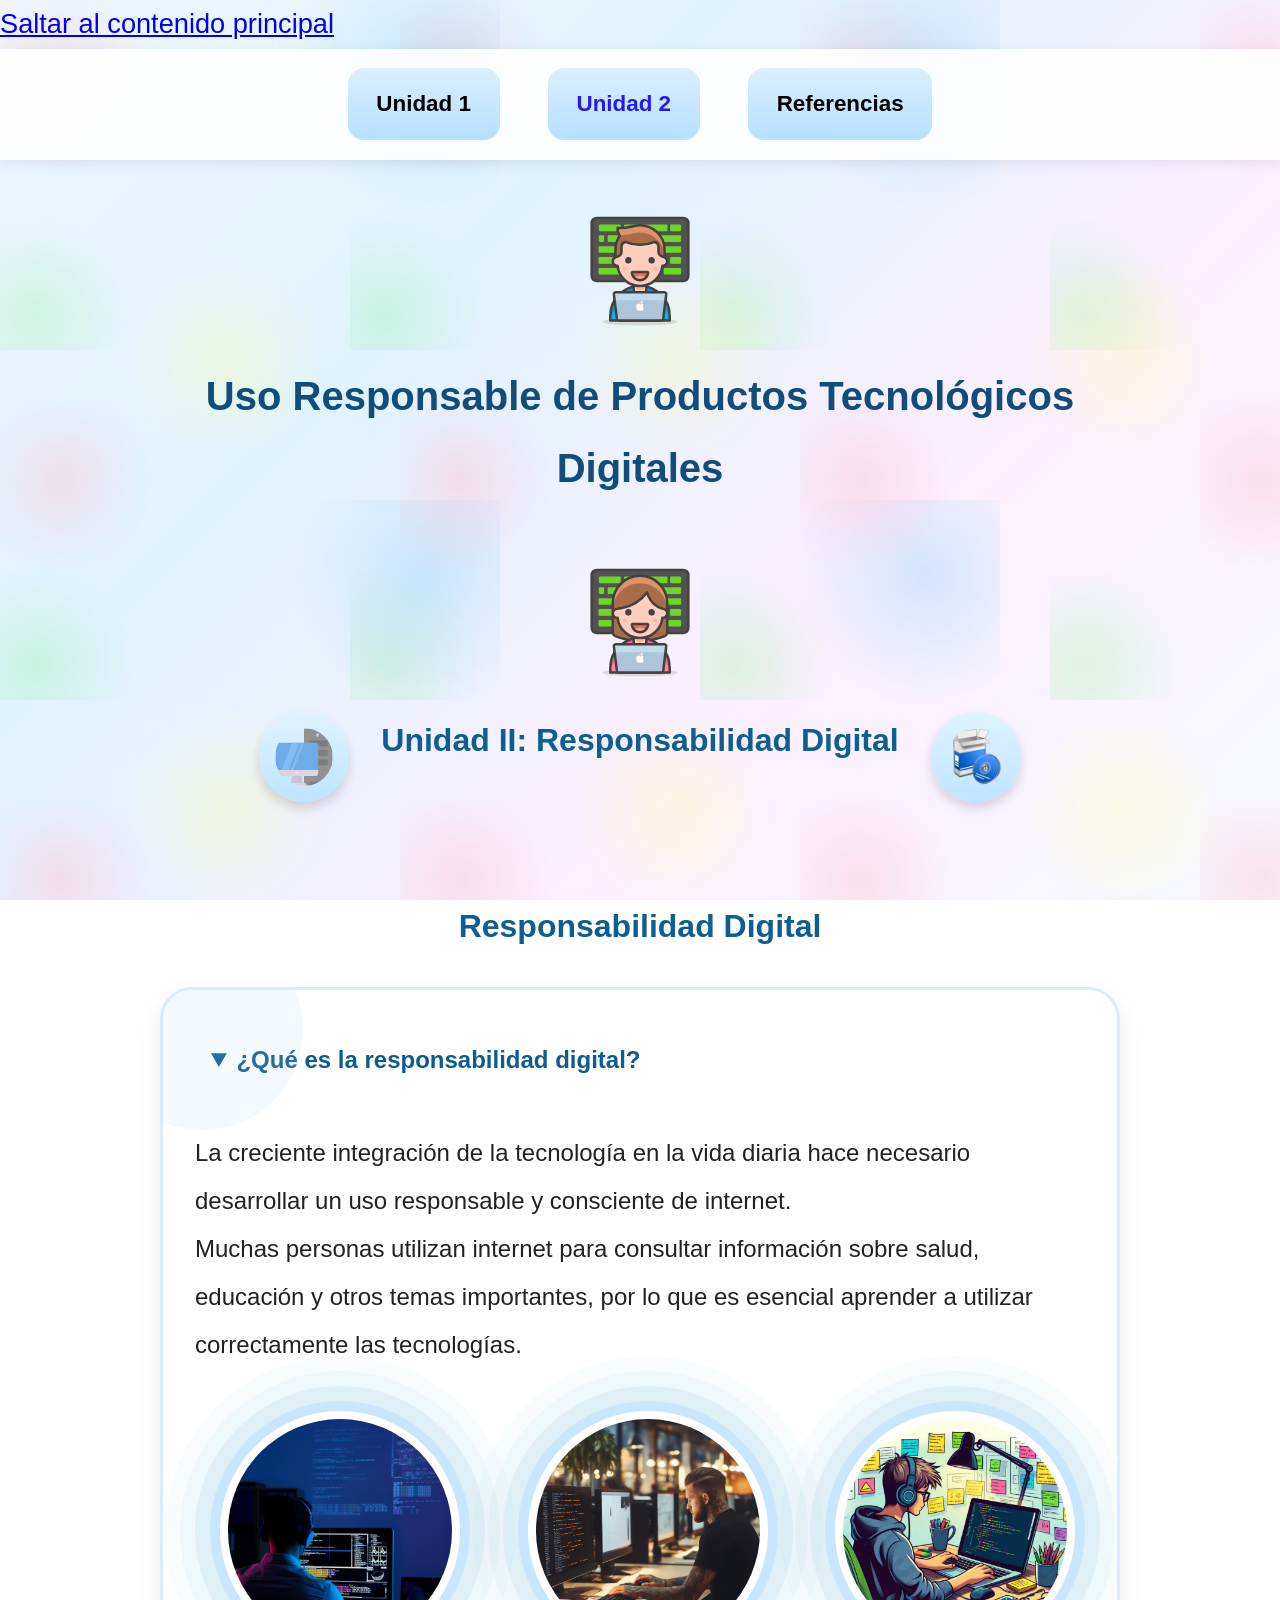
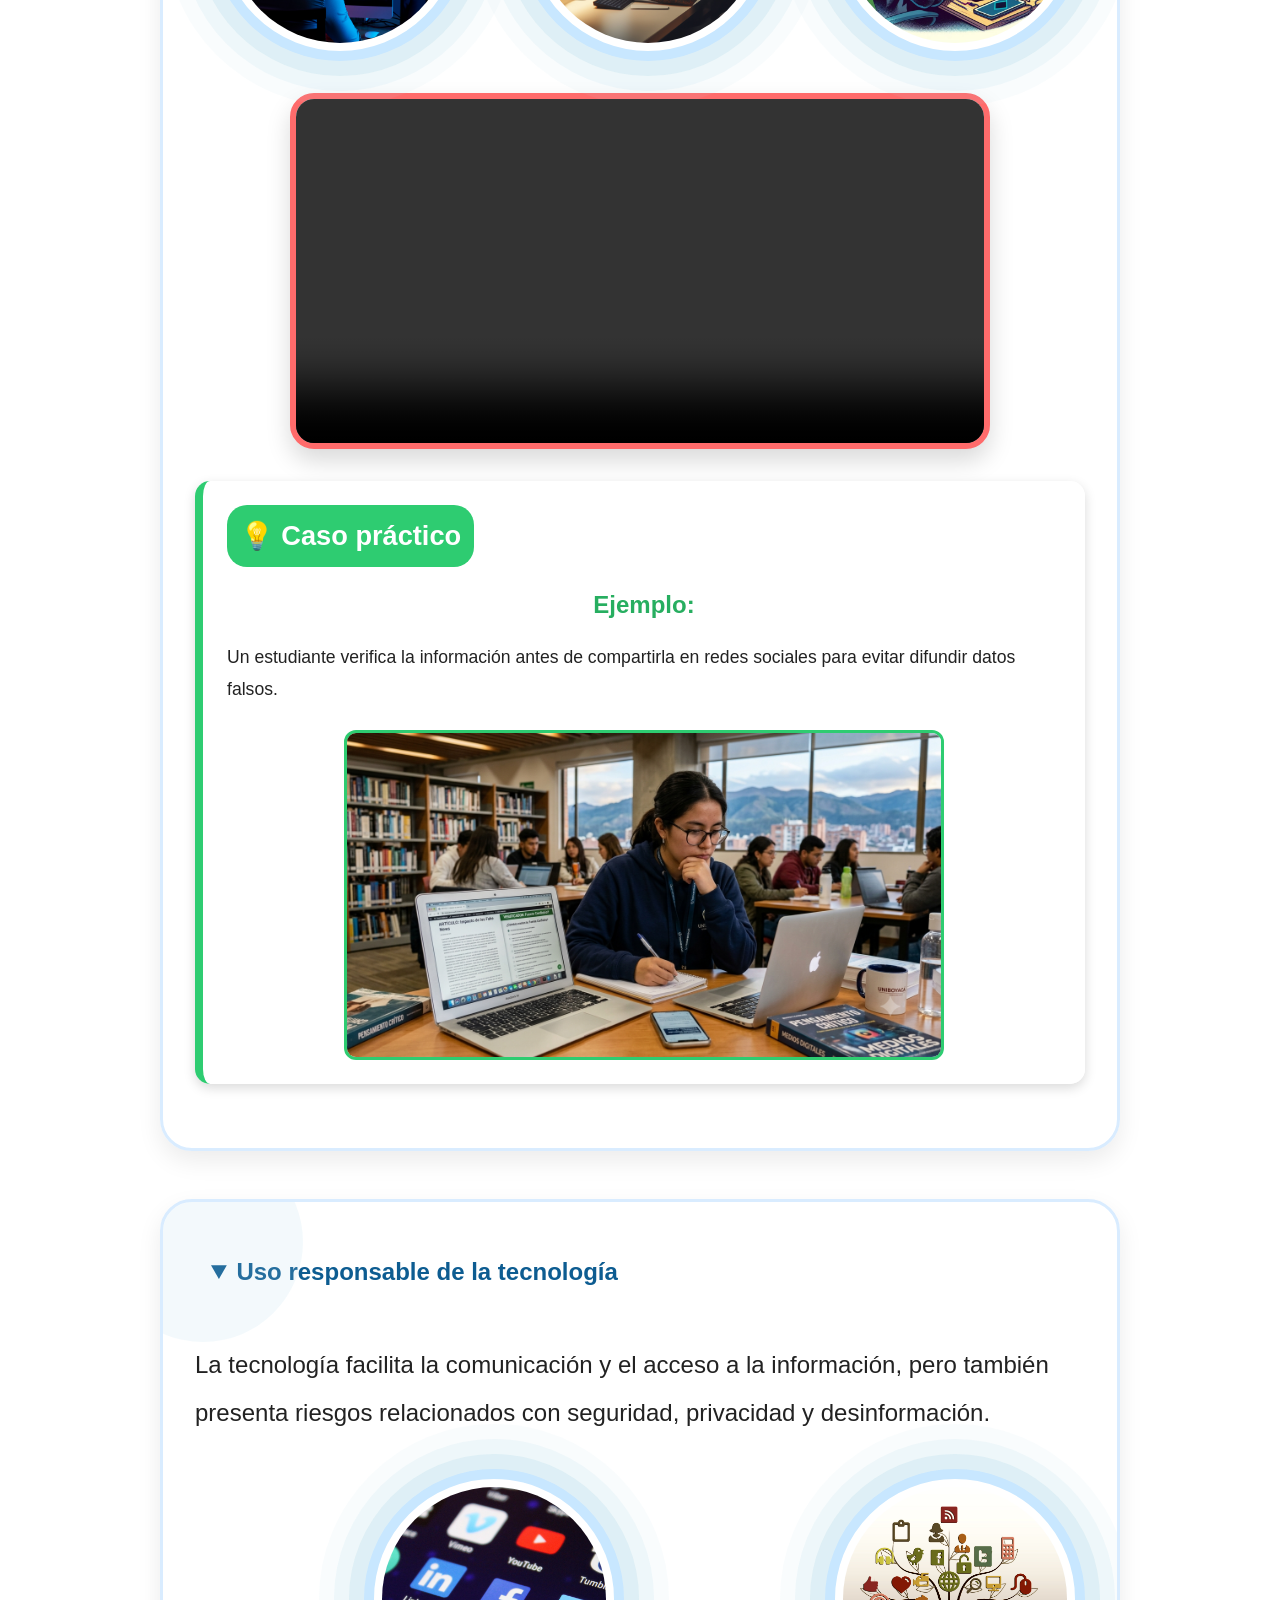
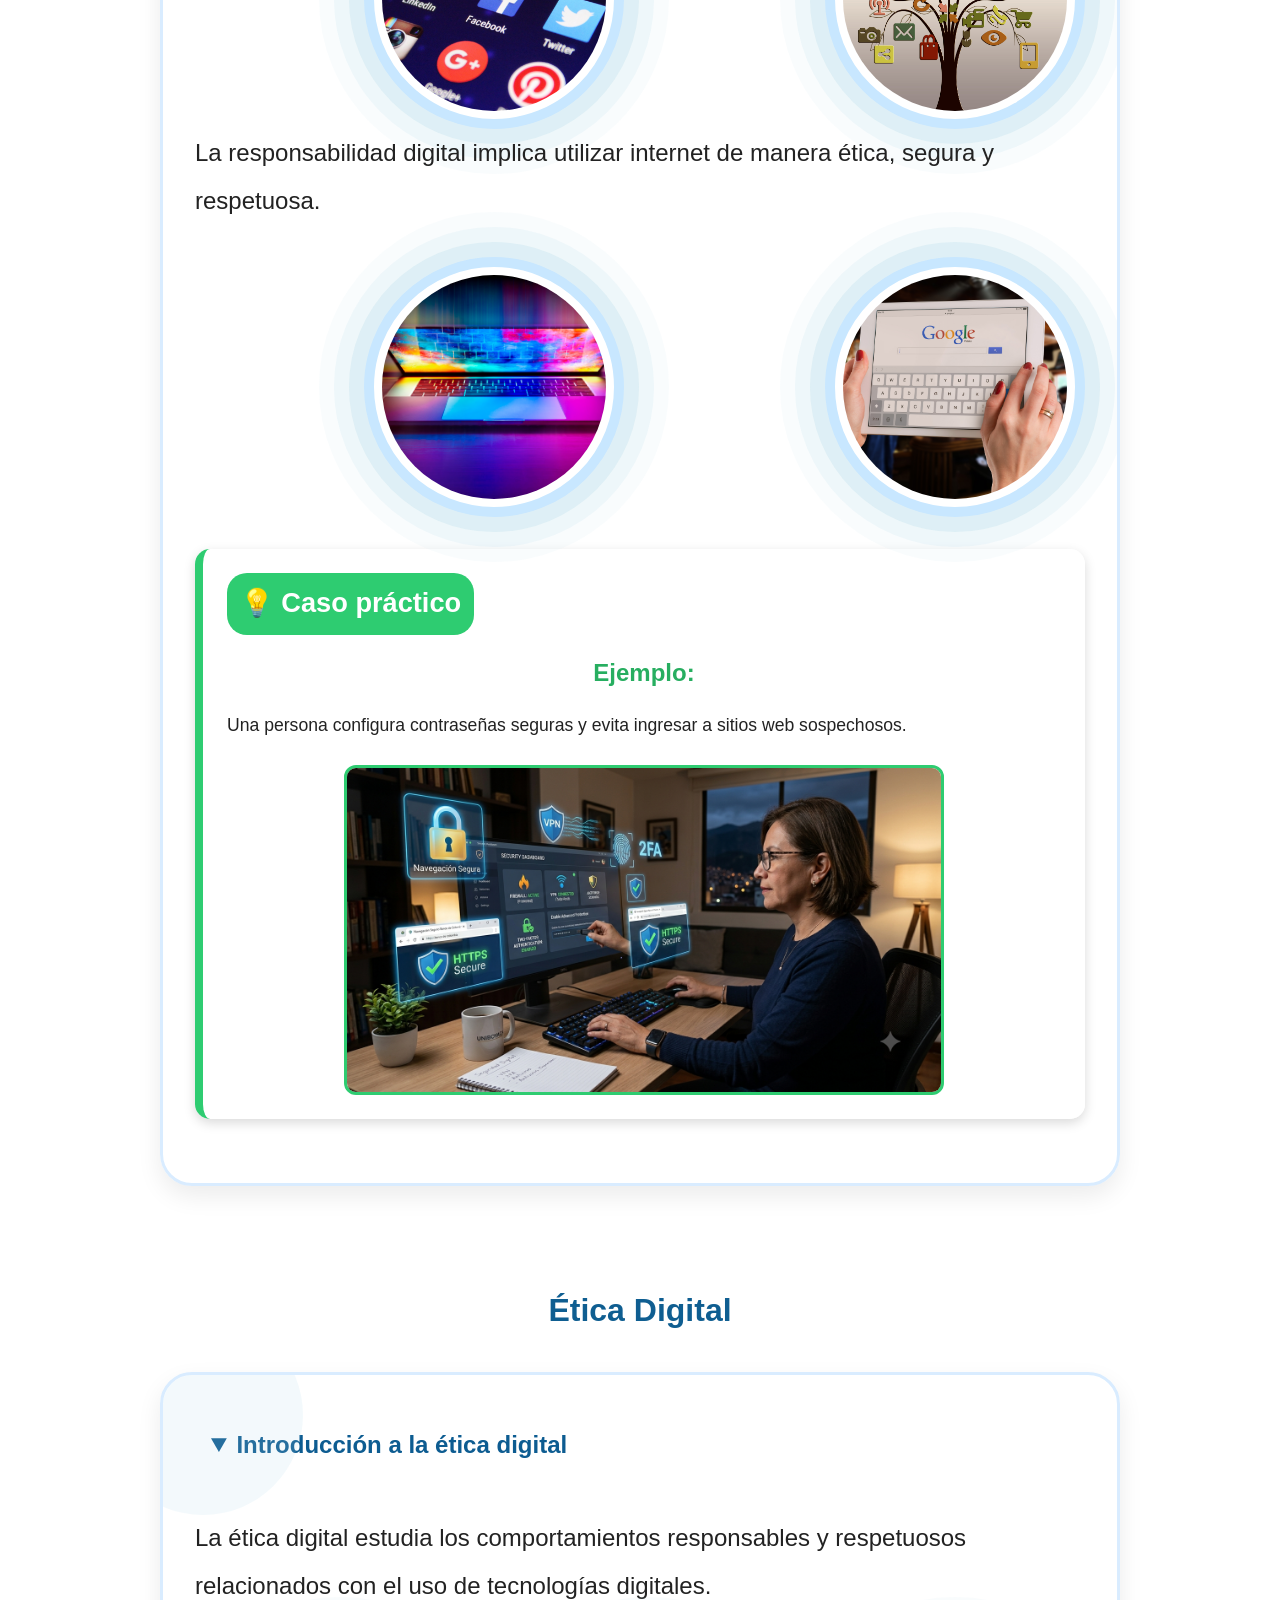
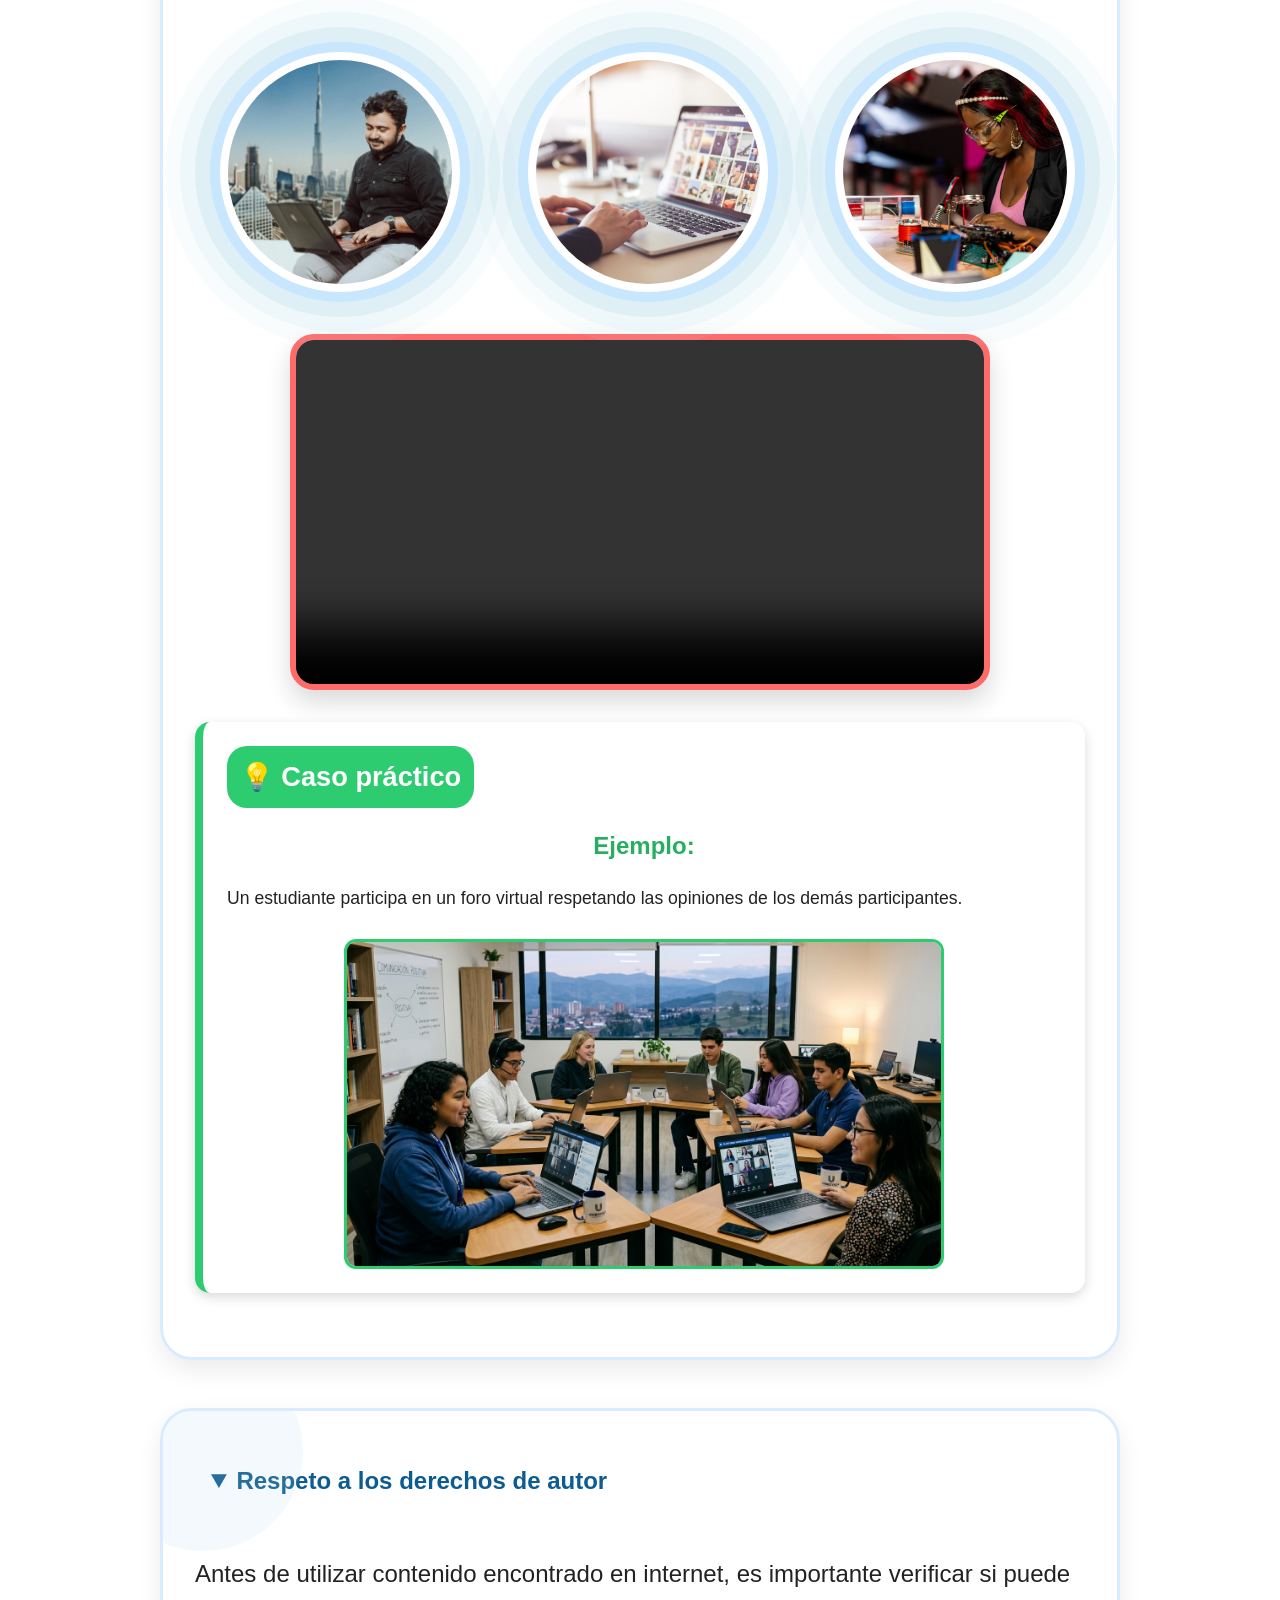
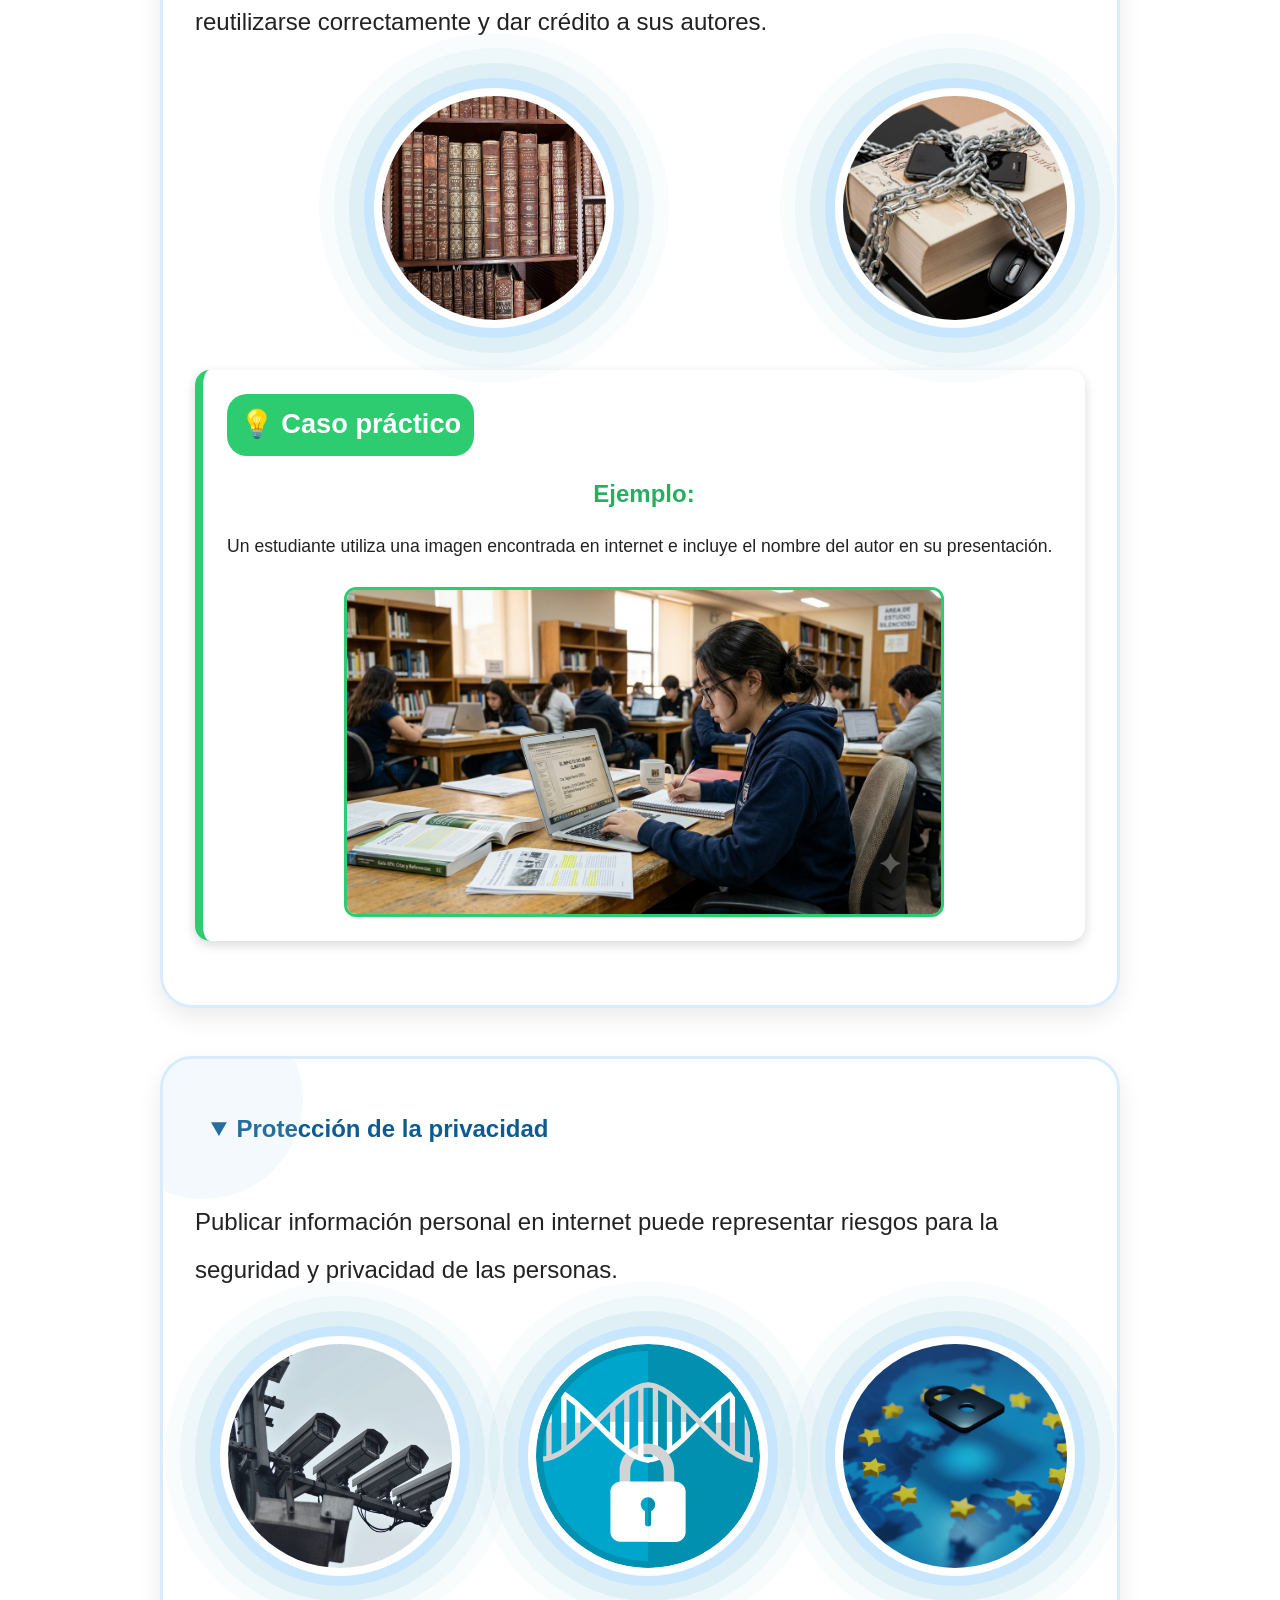
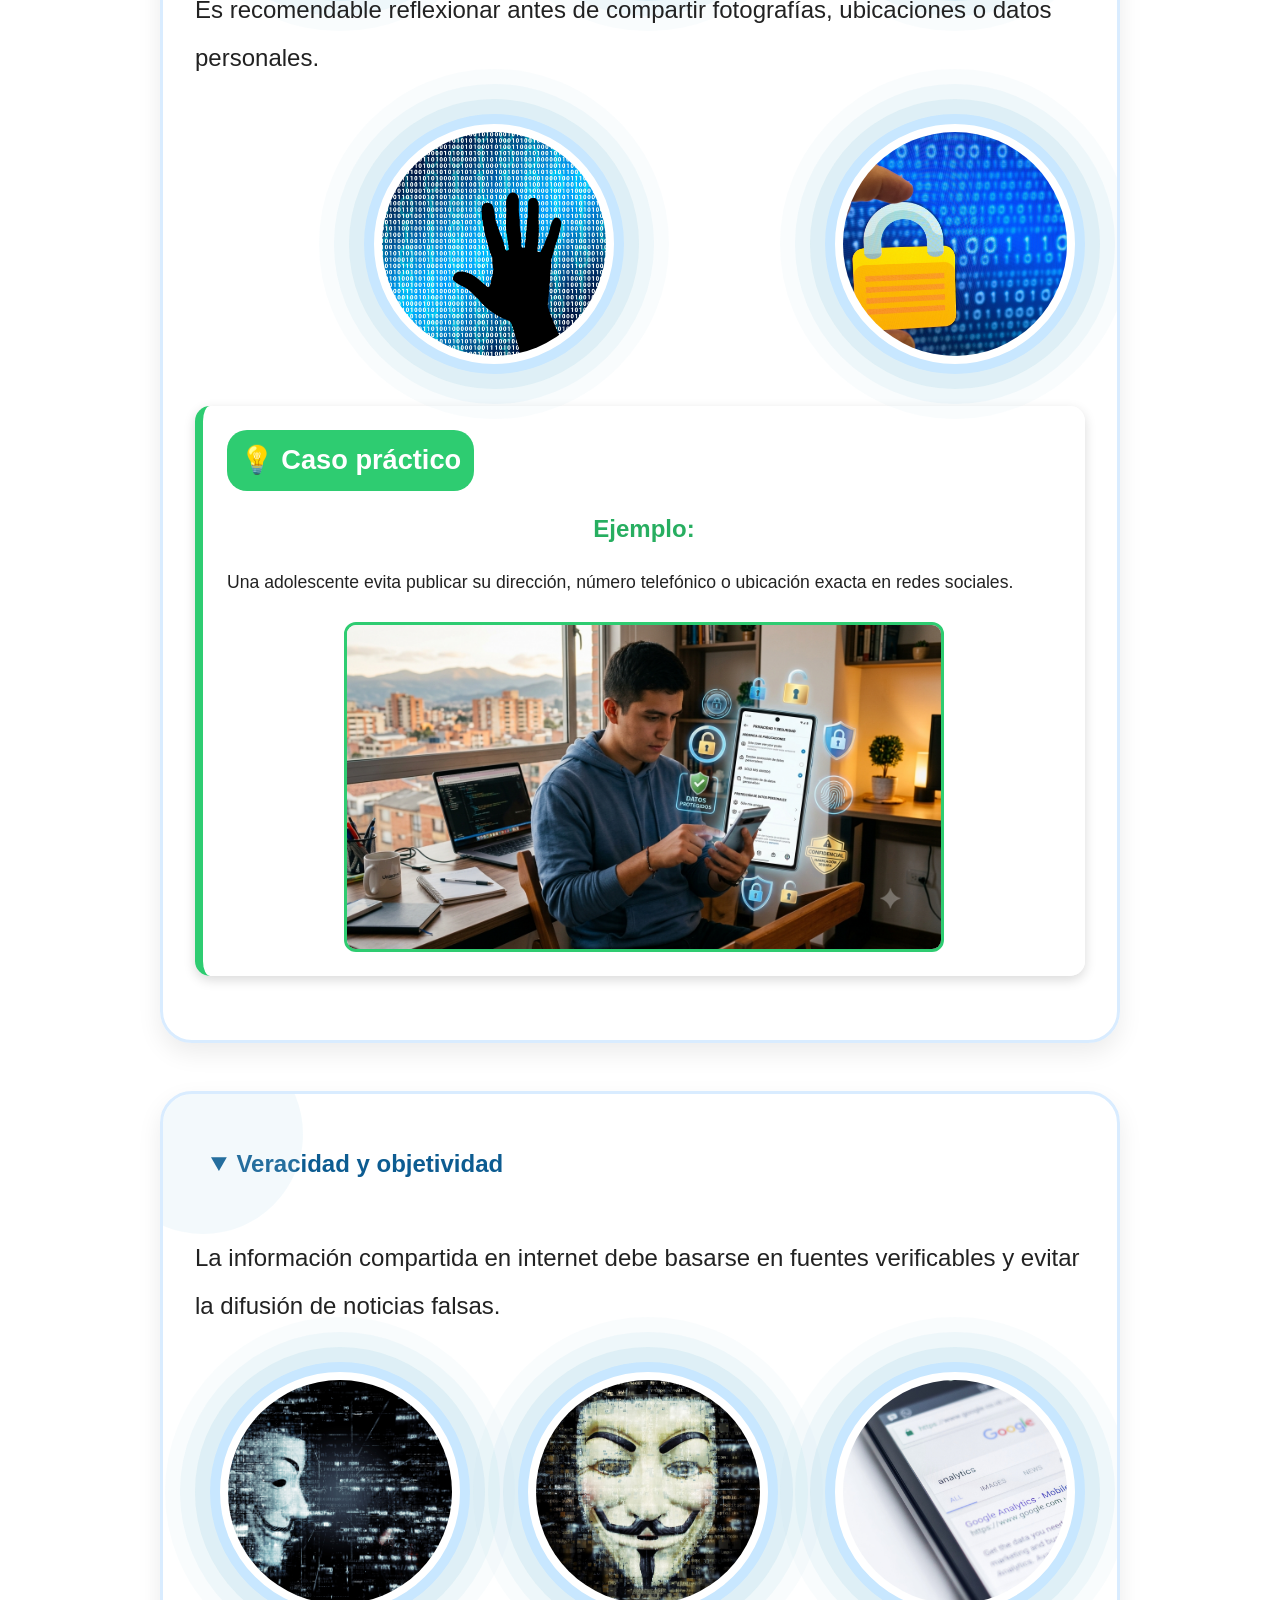
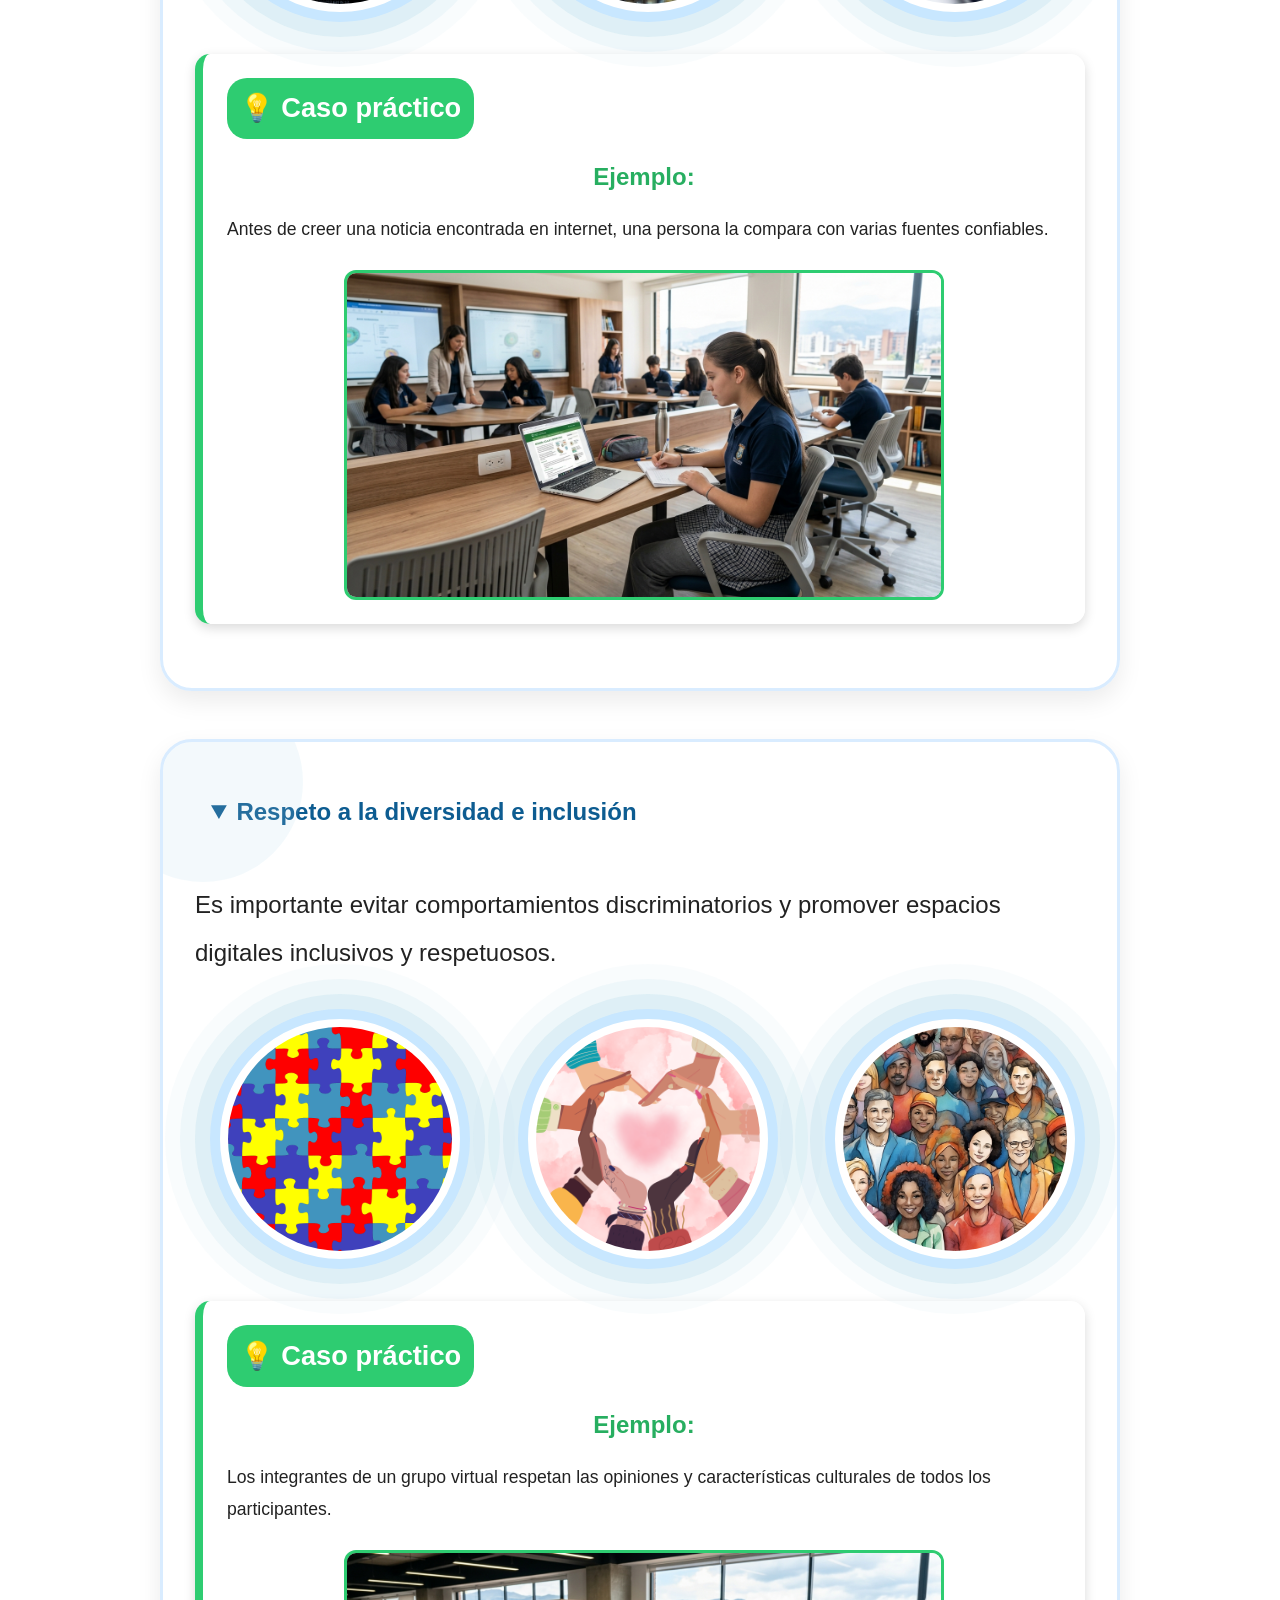
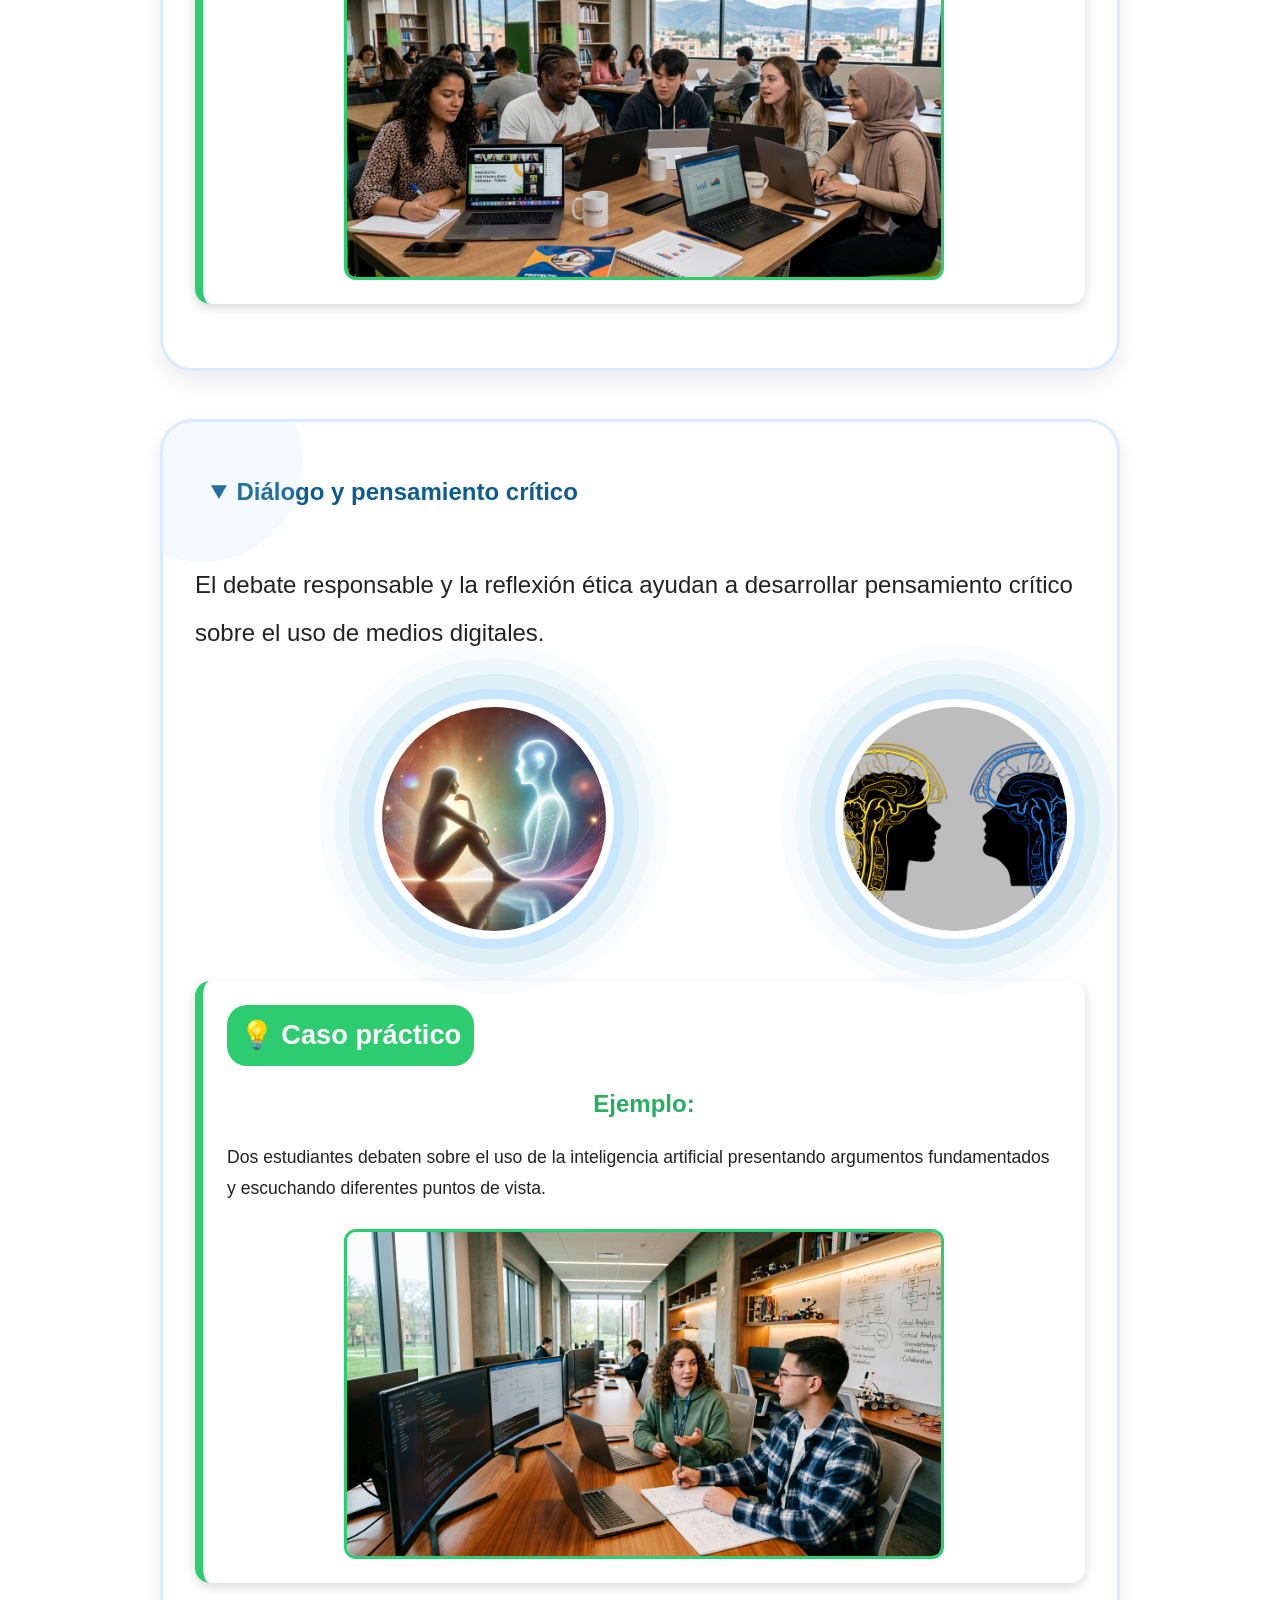
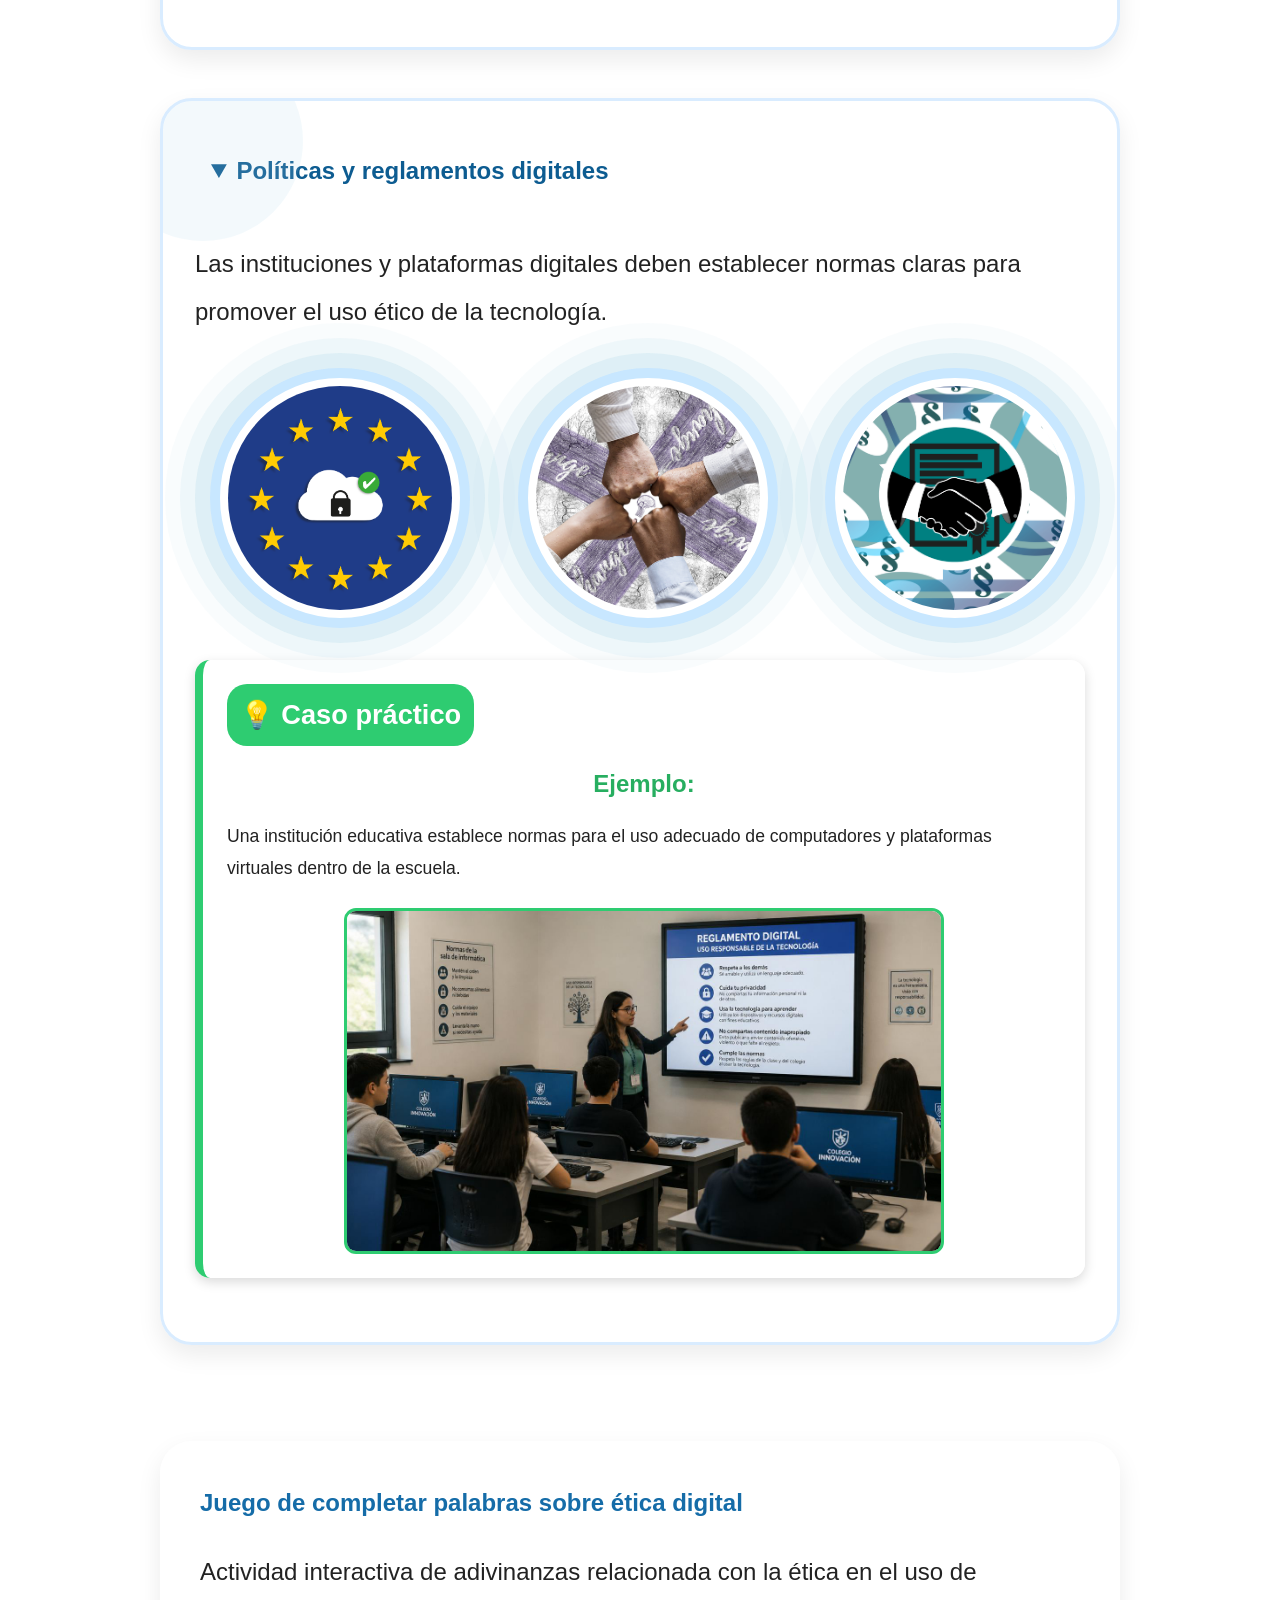
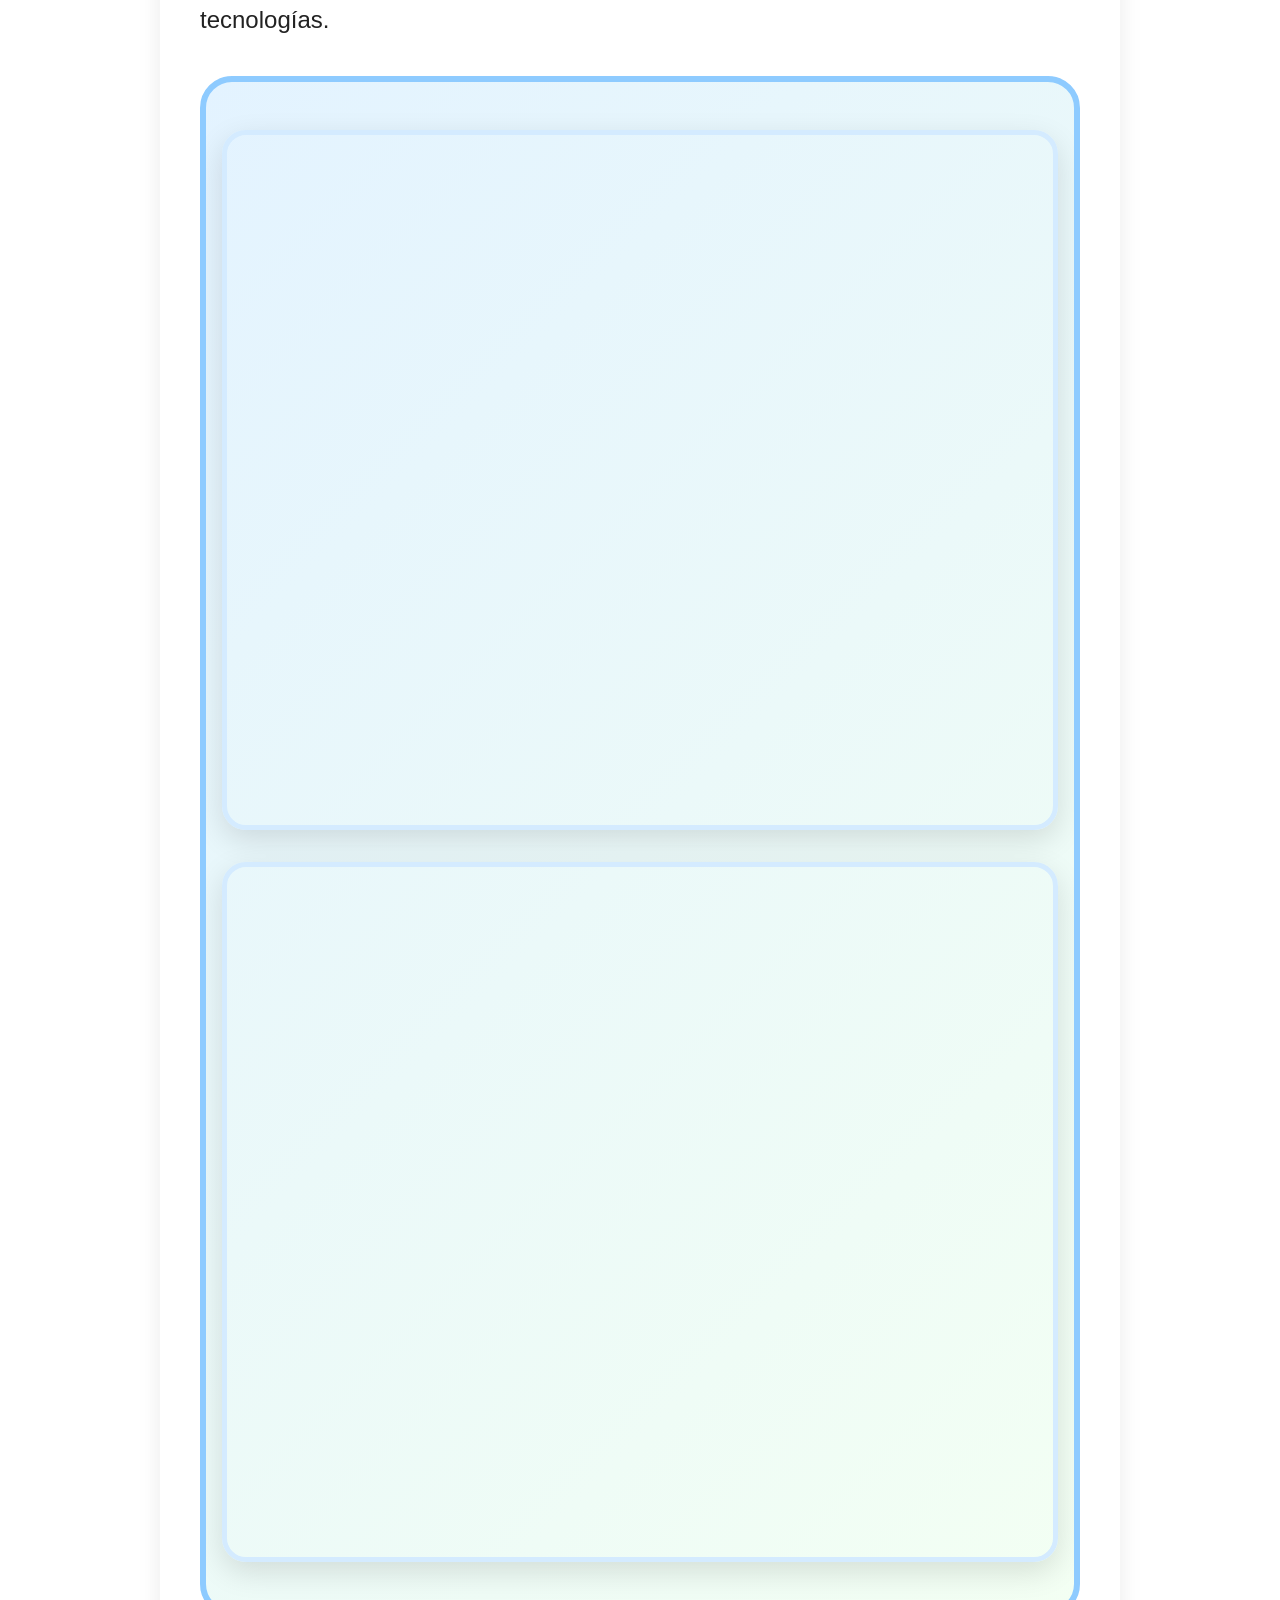
==== commit cb7c7f2b: "Se finaliza el proceso de construcción ahora falta despliegue" ====
--- a/index2.html
+++ b/index2.html
@@ -153,7 +153,11 @@
                             <source src="./assets/video/Unidad 2 Tema 1.mp4">
                         </video>
                     </article>
-
+<div class="ejemplo">
+    <h2>Ejemplo:</h2>
+    <p>Un estudiante verifica la información antes de compartirla en redes sociales para evitar difundir datos falsos.</p>
+    <img src="./assets/images/ejemplo13.png" alt="Estudiante revisando información en una computadora antes de compartirla en redes sociales, pensamiento crítico, ambiente educativo, estilo realista.">
+</div>
                 </details>
 
                 <!-- ========================================= -->
@@ -199,7 +203,11 @@
                                 src="./assets/images/responsa5.jpg"
                                 alt="Una fotografía en primer plano que muestra las manos de una mujer sosteniendo una tableta digital (iPad) blanca. En la pantalla del dispositivo está abierta la página de inicio del buscador de Google con el teclado virtual desplegado, todo situado sobre el fondo desenfocado de un establecimiento comercial o cafetería.">
                         </figure>
-                    </article>
+                    </article><div class="ejemplo">
+                        <h2>Ejemplo:</h2>
+                        <p>Una persona configura contraseñas seguras y evita ingresar a sitios web sospechosos.</p>
+                        <img src="./assets/images/ejemplo14.png" alt="Usuario configurando seguridad digital en una computadora, iconos de protección, candados digitales y navegación segura, estilo realista.">
+                    </div>
                 </details>
 
             </section>
@@ -246,7 +254,11 @@
                             <source src="https://drive.google.com/file/d/1Qzjk11U-RvqF5yXi7CzP6kJGVMqrBez4/view?usp=sharing">
                         </video>
                     </article>
-
+<div class="ejemplo">
+    <h2>Ejemplo:</h2>
+    <p>Un estudiante participa en un foro virtual respetando las opiniones de los demás participantes.</p>
+    <img src="./assets/images/ejemplo15.png" alt="Grupo de estudiantes participando respetuosamente en una plataforma virtual de discusión, comunicación digital positiva, estilo realista">
+</div>
                 </details>
 
                 <!-- ========================================= -->
@@ -277,7 +289,11 @@
                                 alt="Libro, celular y laptop encadenados.">
                         </figure>
                     </article>
-
+<div class="ejemplo">
+    <h2>Ejemplo:</h2>
+    <p>Un estudiante utiliza una imagen encontrada en internet e incluye el nombre del autor en su presentación.</p>
+    <img src="./assets/images/ejemplo16.png" alt="Estudiante elaborando una presentación escolar citando correctamente las fuentes y autores, computadora portátil, ambiente académico, estilo realista.">
+</div>
                 </details>
 
                 <!-- ========================================= -->
@@ -348,7 +364,11 @@
                         </figure>
 
                     </article>
-
+<div class="ejemplo">
+    <h2>Ejemplo:</h2>
+    <p>Una adolescente evita publicar su dirección, número telefónico o ubicación exacta en redes sociales.</p>
+    <img src="./assets/images/ejemplo17.png" alt="Joven configurando opciones de privacidad en redes sociales, iconos de seguridad y protección de datos personales, estilo realista.">
+</div>
                 </details>
 
                 <!-- ========================================= -->
@@ -383,7 +403,11 @@
                         </figure>
 
                     </article>
-
+<div class="ejemplo">
+    <h2>Ejemplo:</h2>
+    <p>Antes de creer una noticia encontrada en internet, una persona la compara con varias fuentes confiables.</p>
+    <img src="./assets/images/ejemplo18.png" alt="Persona verificando información en múltiples sitios web confiables, análisis crítico de noticias, entorno digital moderno, estilo realista.">
+</div>
                 </details>
 
                 <!-- ========================================= -->
@@ -422,7 +446,11 @@
                         </figure>
 
                     </article>
-
+<div class="ejemplo">
+    <h2>Ejemplo:</h2>
+    <p>Los integrantes de un grupo virtual respetan las opiniones y características culturales de todos los participantes.</p>
+    <img src="./assets/images/ejemplo19.png" alt="Grupo diverso de estudiantes colaborando en línea, inclusión, respeto, multiculturalidad, tecnología educativa, estilo realista.">
+</div>
                 </details>
 
                 <!-- ========================================= -->
@@ -466,7 +494,11 @@
                         </figure>
 
                     </article>
-
+<div class="ejemplo">
+    <h2>Ejemplo:</h2>
+    <p>Dos estudiantes debaten sobre el uso de la inteligencia artificial presentando argumentos fundamentados y escuchando diferentes puntos de vista.</p>
+    <img src="./assets/images/ejemplo20.png" alt="Dos estudiantes dialogando sobre tecnología frente a computadoras, intercambio respetuoso de ideas, pensamiento crítico, ambiente educativo moderno.">
+</div>
                 </details>
 
                 <!-- ========================================= -->
@@ -514,7 +546,11 @@
                         </figure>
 
                     </article>
-
+<div class="ejemplo">
+    <h2>Ejemplo:</h2>
+    <p>Una institución educativa establece normas para el uso adecuado de computadores y plataformas virtuales dentro de la escuela.</p>
+    <img src="./assets/images/ejemplo21.png" alt="Aula informática con estudiantes siguiendo normas de uso responsable de la tecnología, reglamento digital visible en una pantalla, estilo realista.">
+</div>
                 </details>
 
             </section>
--- a/css/styles.css
+++ b/css/styles.css
@@ -37,9 +37,6 @@
     350px 350px,
     100% 100%;
 
-    animation:
-    fondoAnimado 18s ease infinite;
-
     background-attachment: fixed;
 
     font-family: Arial, Helvetica, sans-serif;
@@ -455,88 +452,6 @@
 
     main h2{
         font-size: 1.6rem;
-    }
-
-}
-/* ========================================= */
-/* ANIMACIÓN DE FONDO */
-/* ========================================= */
-
-@keyframes fondoAnimado{
-
-    0%{
-        background-position:
-        0% 0%,
-        100% 0%,
-        50% 100%,
-        0% 100%,
-        0% 0%;
-    }
-
-    50%{
-        background-position:
-        10% 5%,
-        90% 10%,
-        55% 90%,
-        5% 85%,
-        0% 0%;
-    }
-
-    100%{
-        background-position:
-        0% 0%,
-        100% 0%,
-        50% 100%,
-        0% 100%,
-        0% 0%;
-    }
-
-}
-/* ========================================= */
-/* BRILLOS TECNOLÓGICOS */
-/* ========================================= */
-
-body::after{
-
-    content: "";
-
-    position: fixed;
-
-    width: 200%;
-
-    height: 200%;
-
-    top: -50%;
-
-    left: -50%;
-
-    background:
-    repeating-linear-gradient(
-        45deg,
-        rgba(255,255,255,0.03) 0px,
-        rgba(255,255,255,0.03) 2px,
-        transparent 2px,
-        transparent 14px
-    );
-
-    animation:
-    lineas 30s linear infinite;
-
-    pointer-events: none;
-}
-
-/* ========================================= */
-/* ANIMACIÓN LÍNEAS */
-/* ========================================= */
-
-@keyframes lineas{
-
-    from{
-        transform: rotate(0deg);
-    }
-
-    to{
-        transform: rotate(360deg);
     }
 
 }
@@ -616,4 +531,53 @@
     border-color 0.4s ease,
     transform 0.3s ease,
     box-shadow 0.4s ease;
+}
+.ejemplo {
+    background: rgba(255, 255, 255, 0.9);
+    border-left: 8px solid #2ecc71;
+    border-radius: 15px;
+    padding: 1.5rem;
+    margin: 2rem auto;
+    max-width: 1000px;
+
+    box-shadow:
+        0 4px 12px rgba(0, 0, 0, 0.15);
+
+    overflow: hidden;
+}
+
+.ejemplo h2 {
+    color: #27ae60;
+    margin-bottom: 1rem;
+    font-size: 1.5rem;
+}
+
+.ejemplo p {
+    line-height: 1.8;
+    font-size: 1.1rem;
+    margin-bottom: 1.5rem;
+}
+
+.ejemplo img {
+    display: block;
+    width: 100%;
+    max-width: 600px;
+    margin: auto;
+
+    border-radius: 12px;
+
+    border: 3px solid #2ecc71;
+}
+.ejemplo::before {
+    content: "💡 Caso práctico";
+    display: inline-block;
+
+    background: #2ecc71;
+    color: white;
+
+    padding: .4rem .8rem;
+    border-radius: 20px;
+
+    margin-bottom: 1rem;
+    font-weight: bold;
 }
